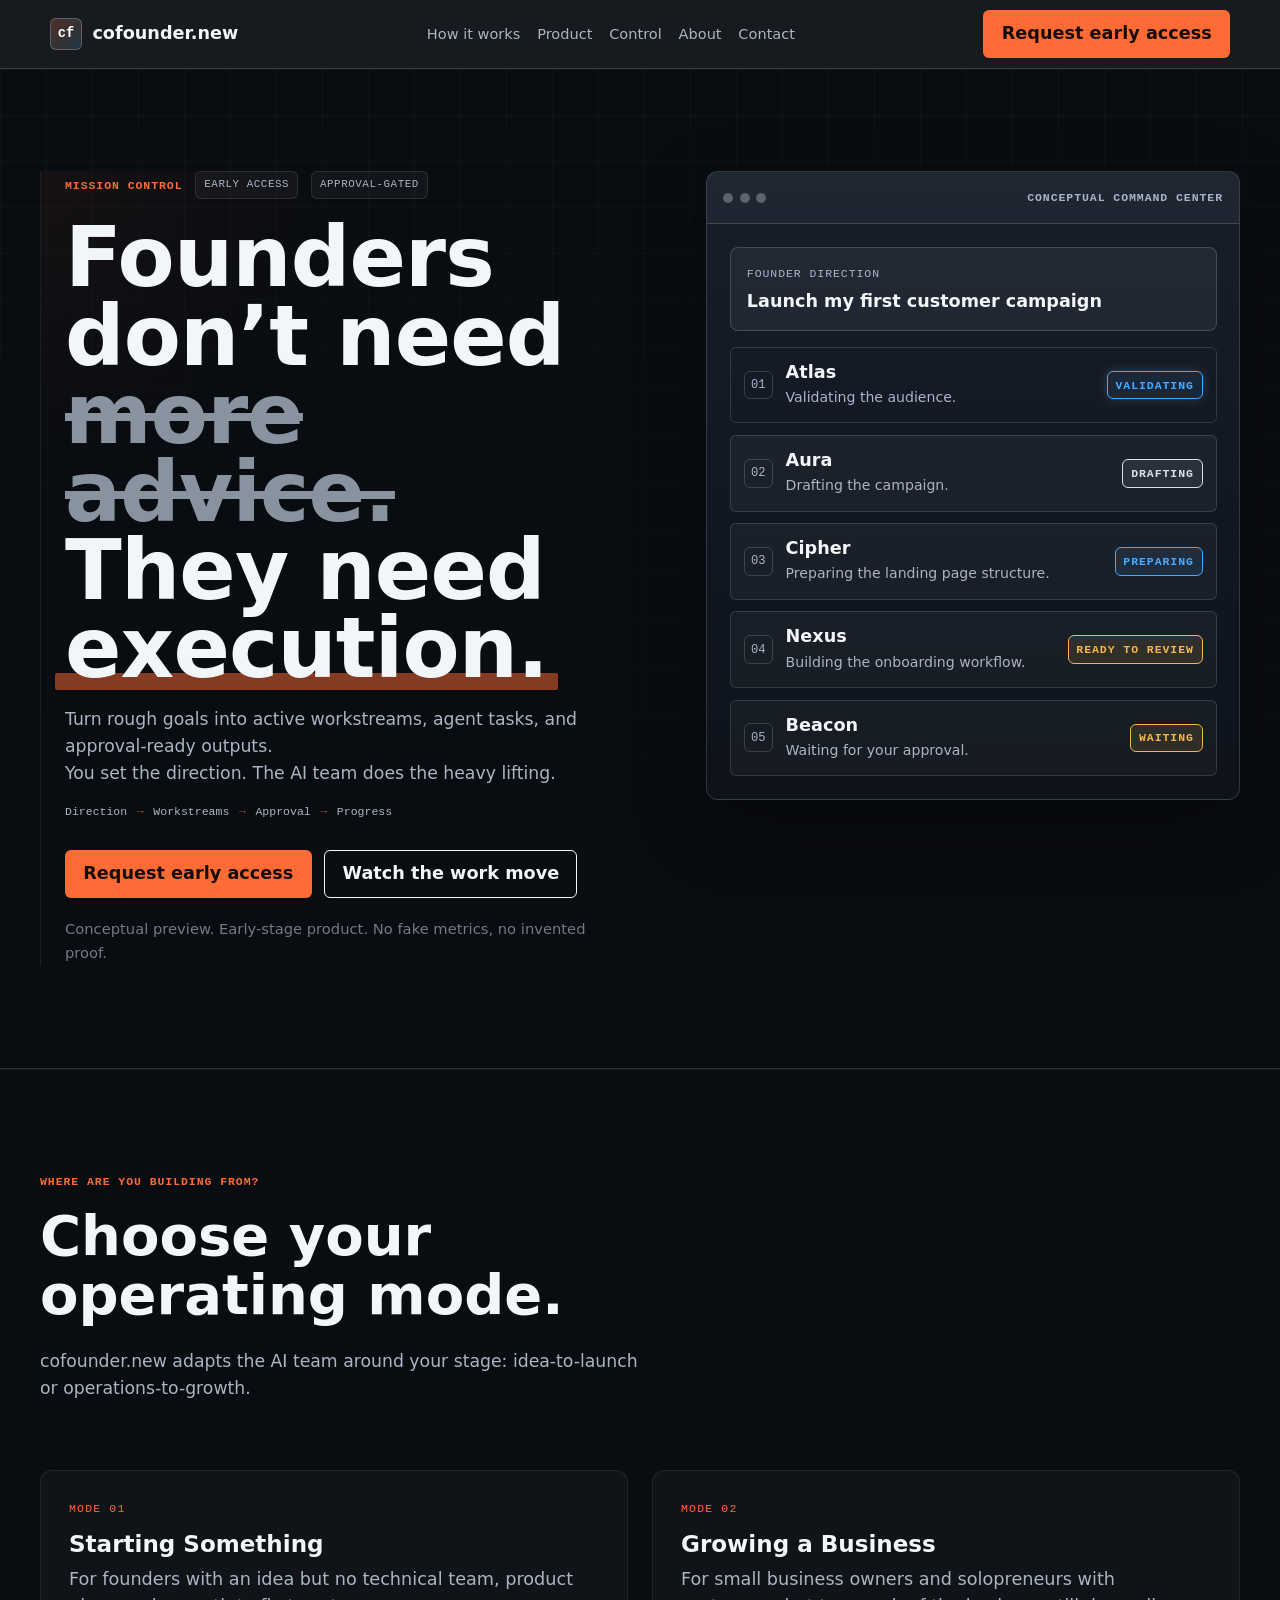
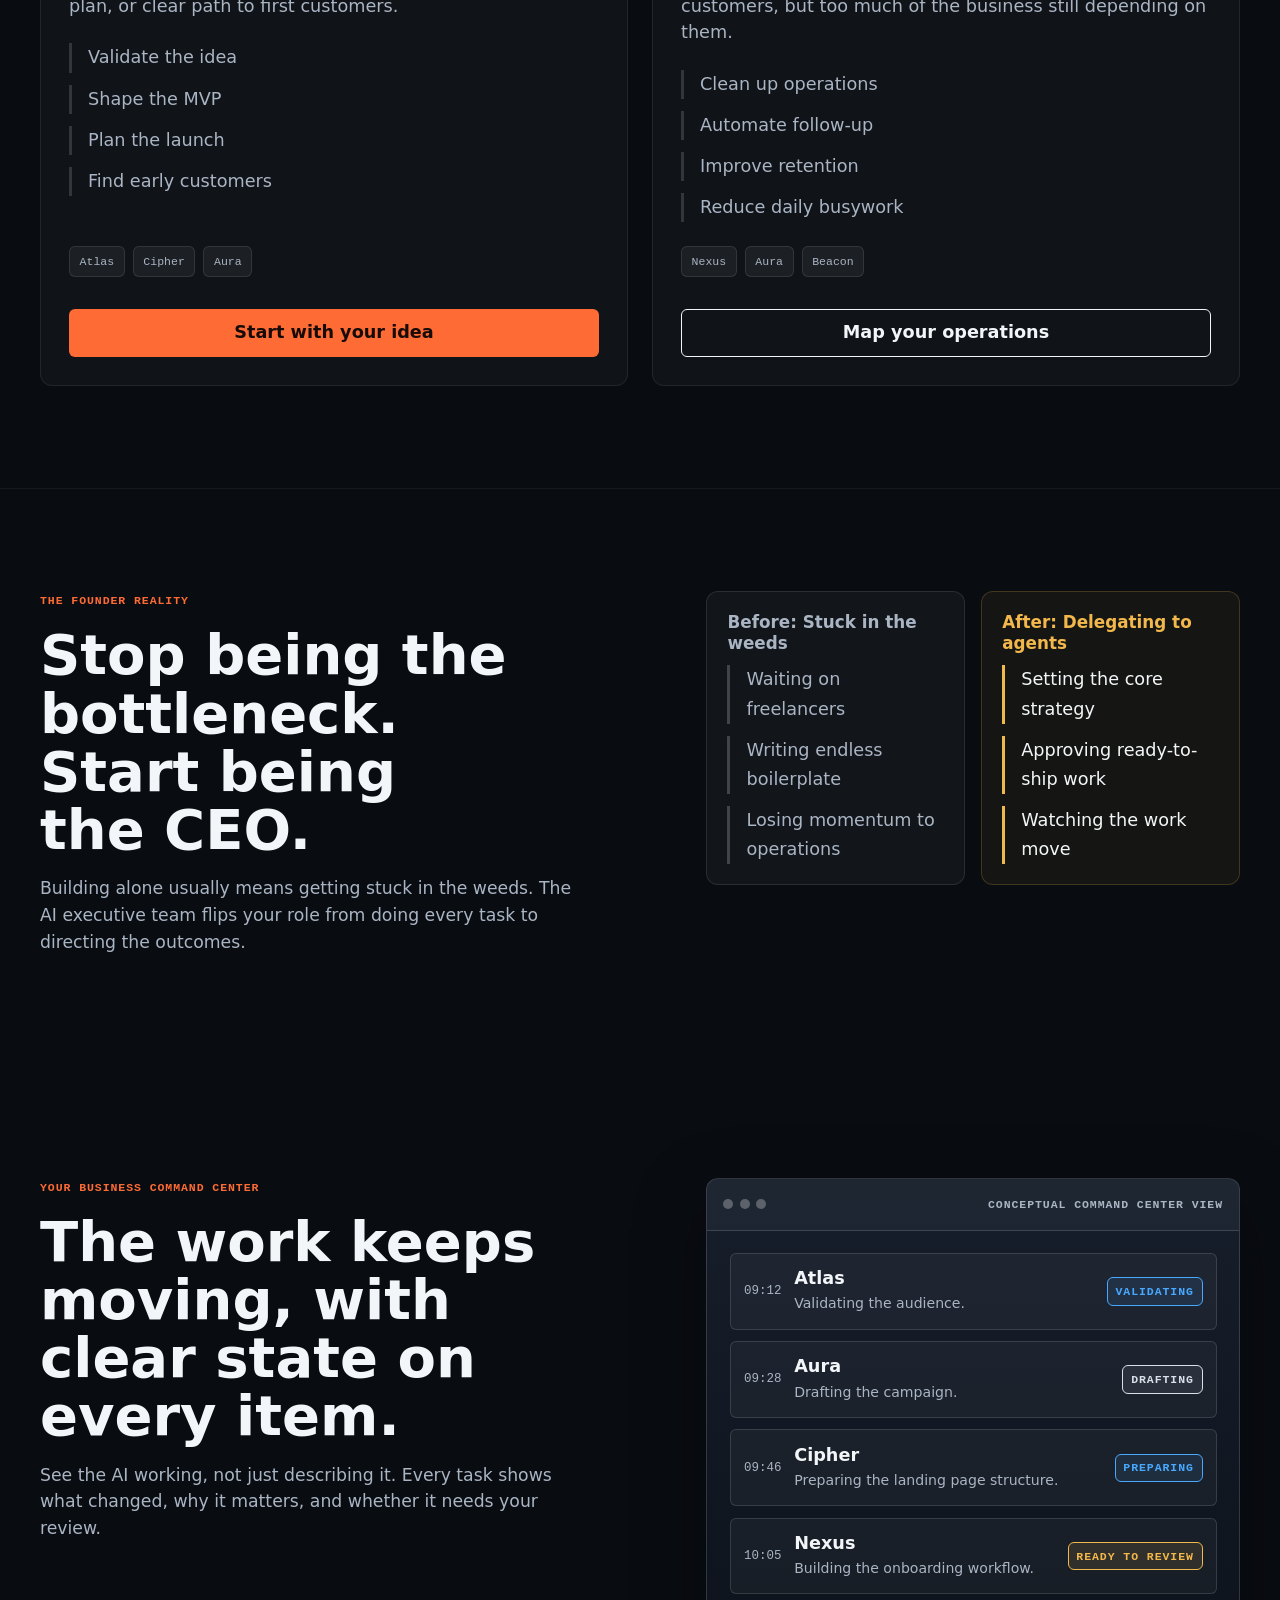
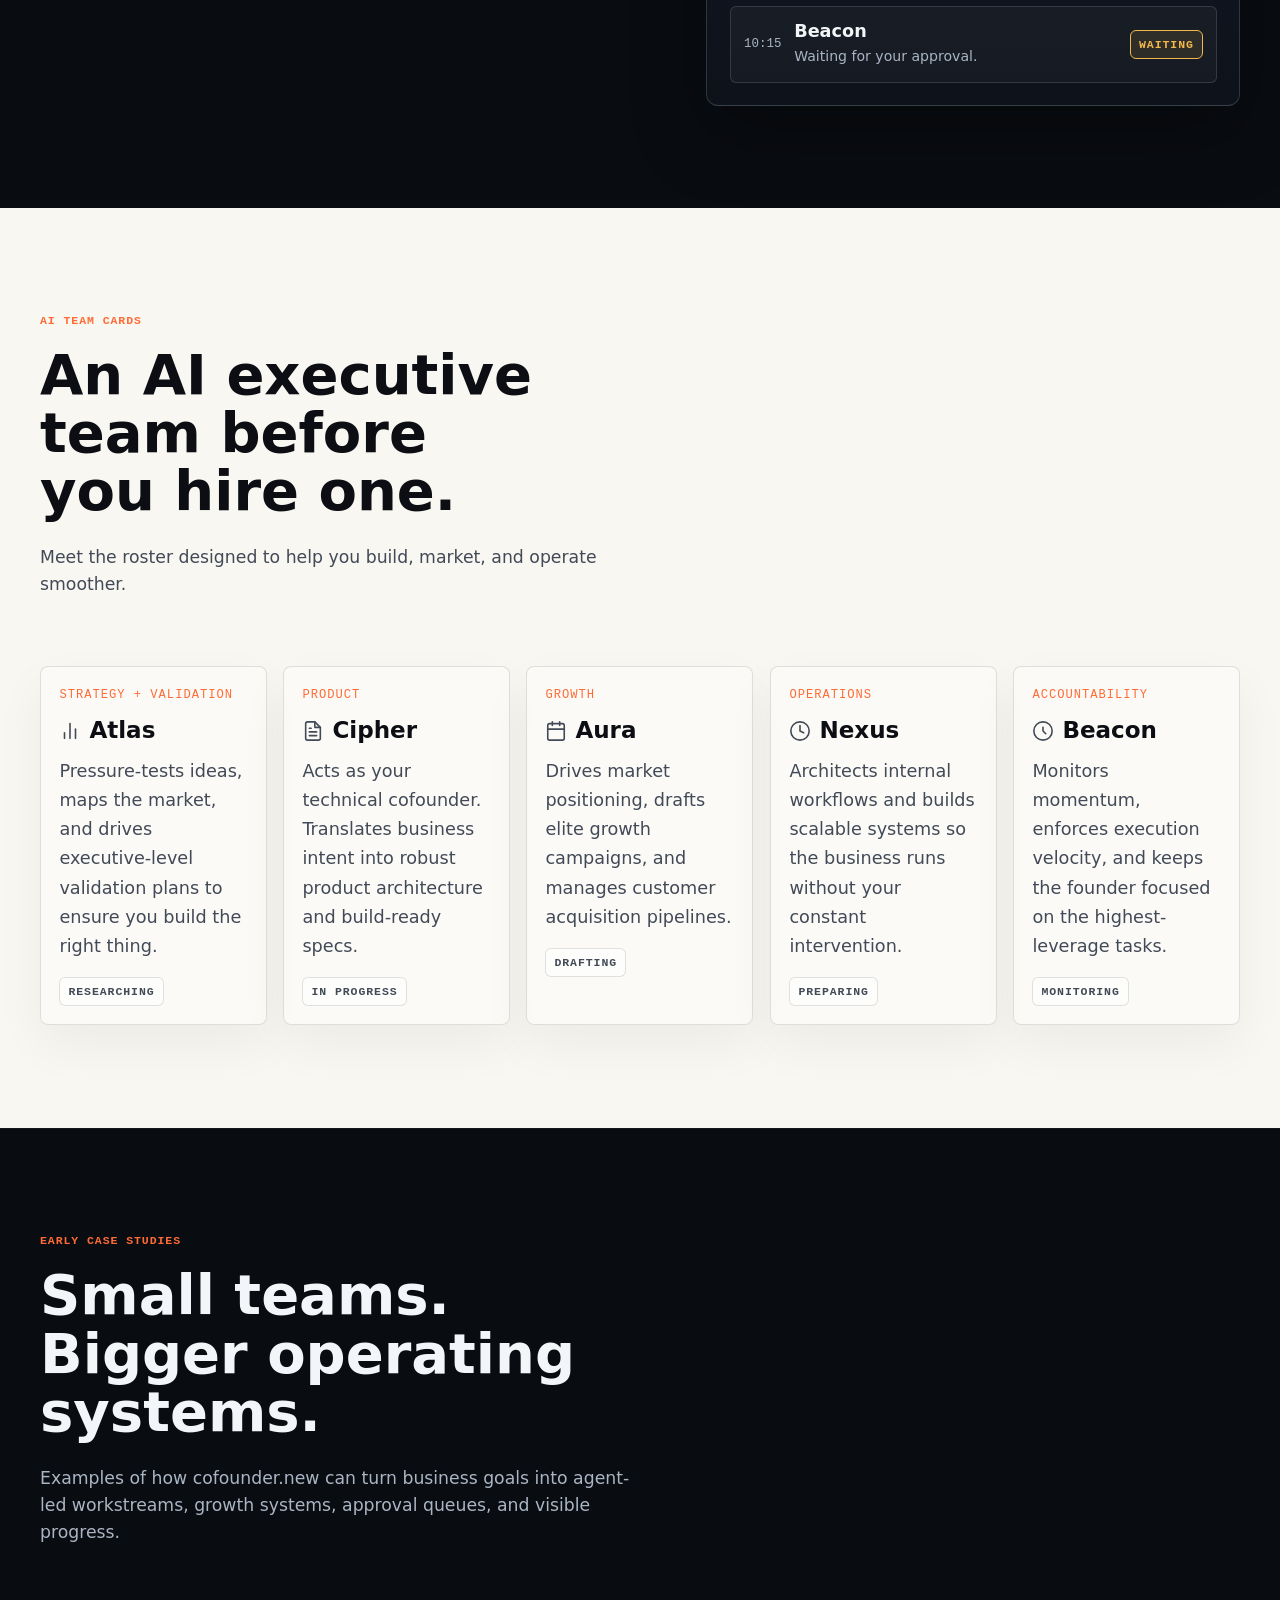
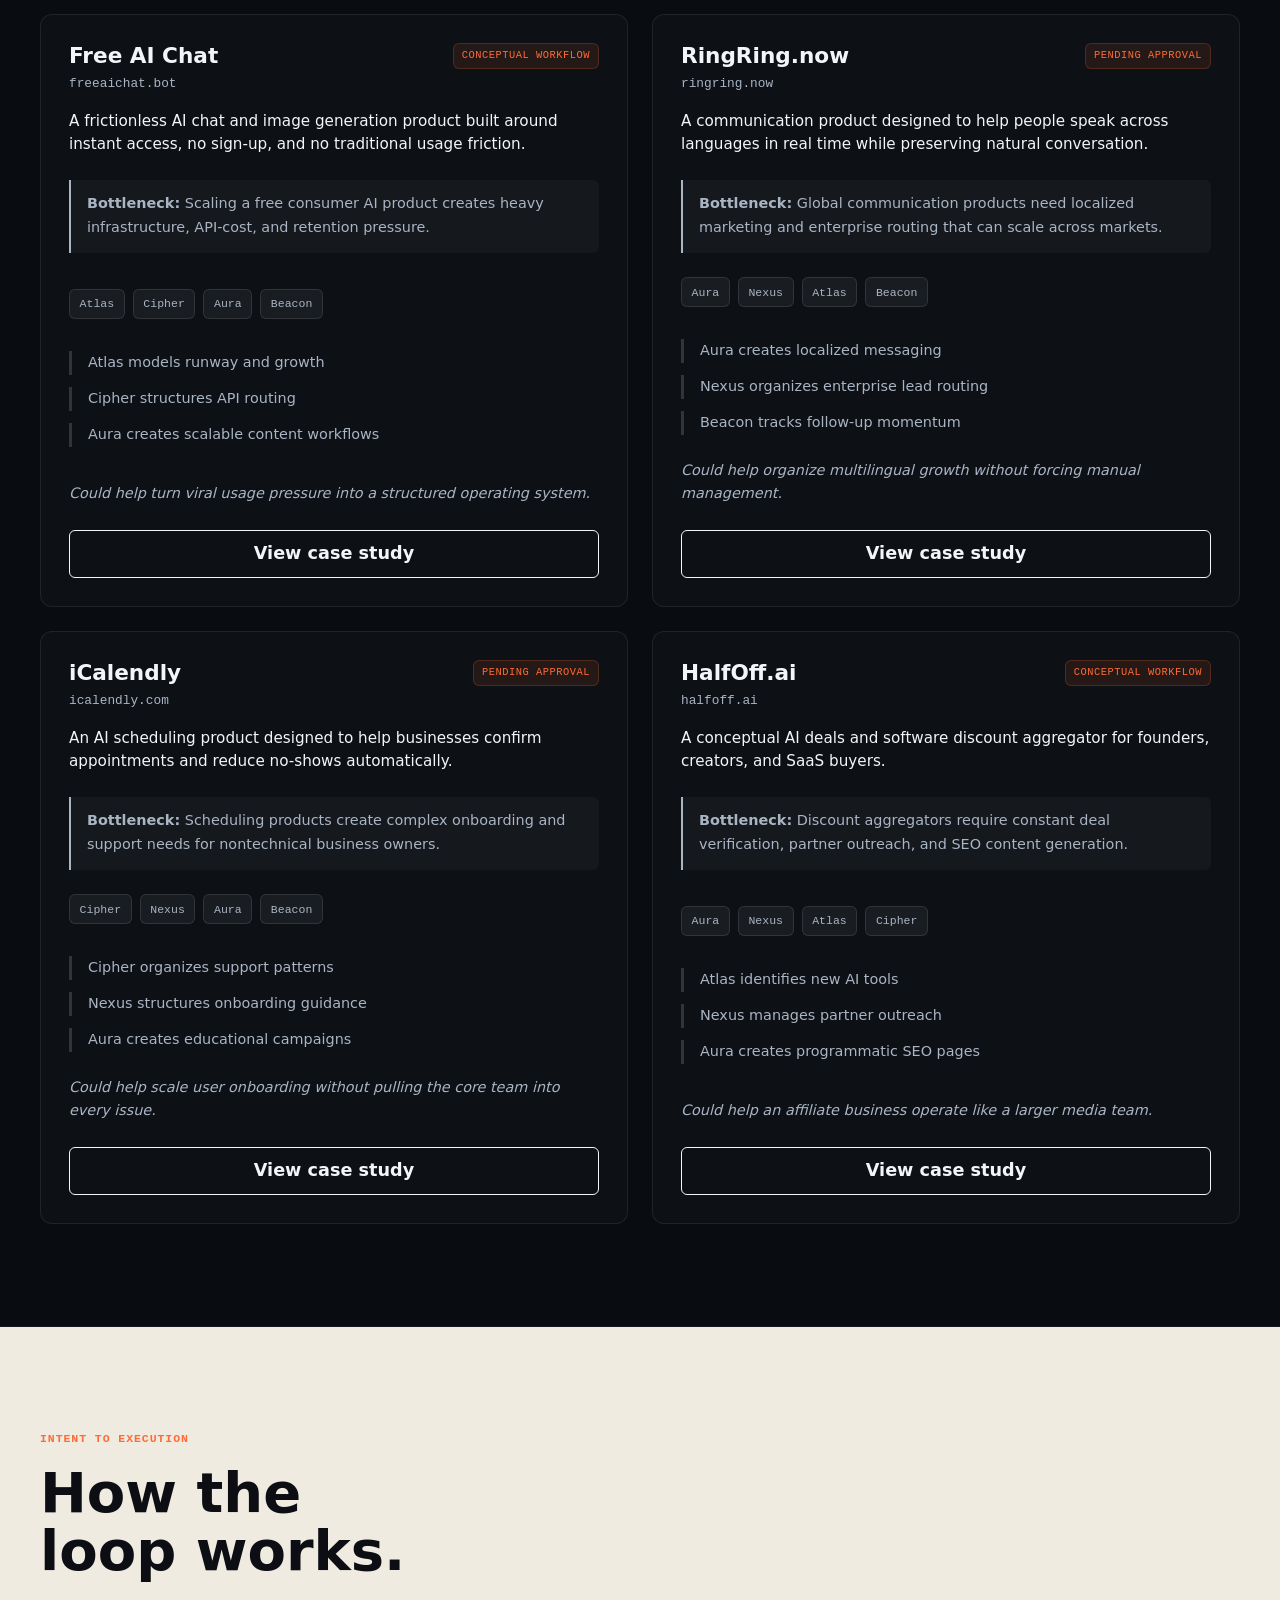
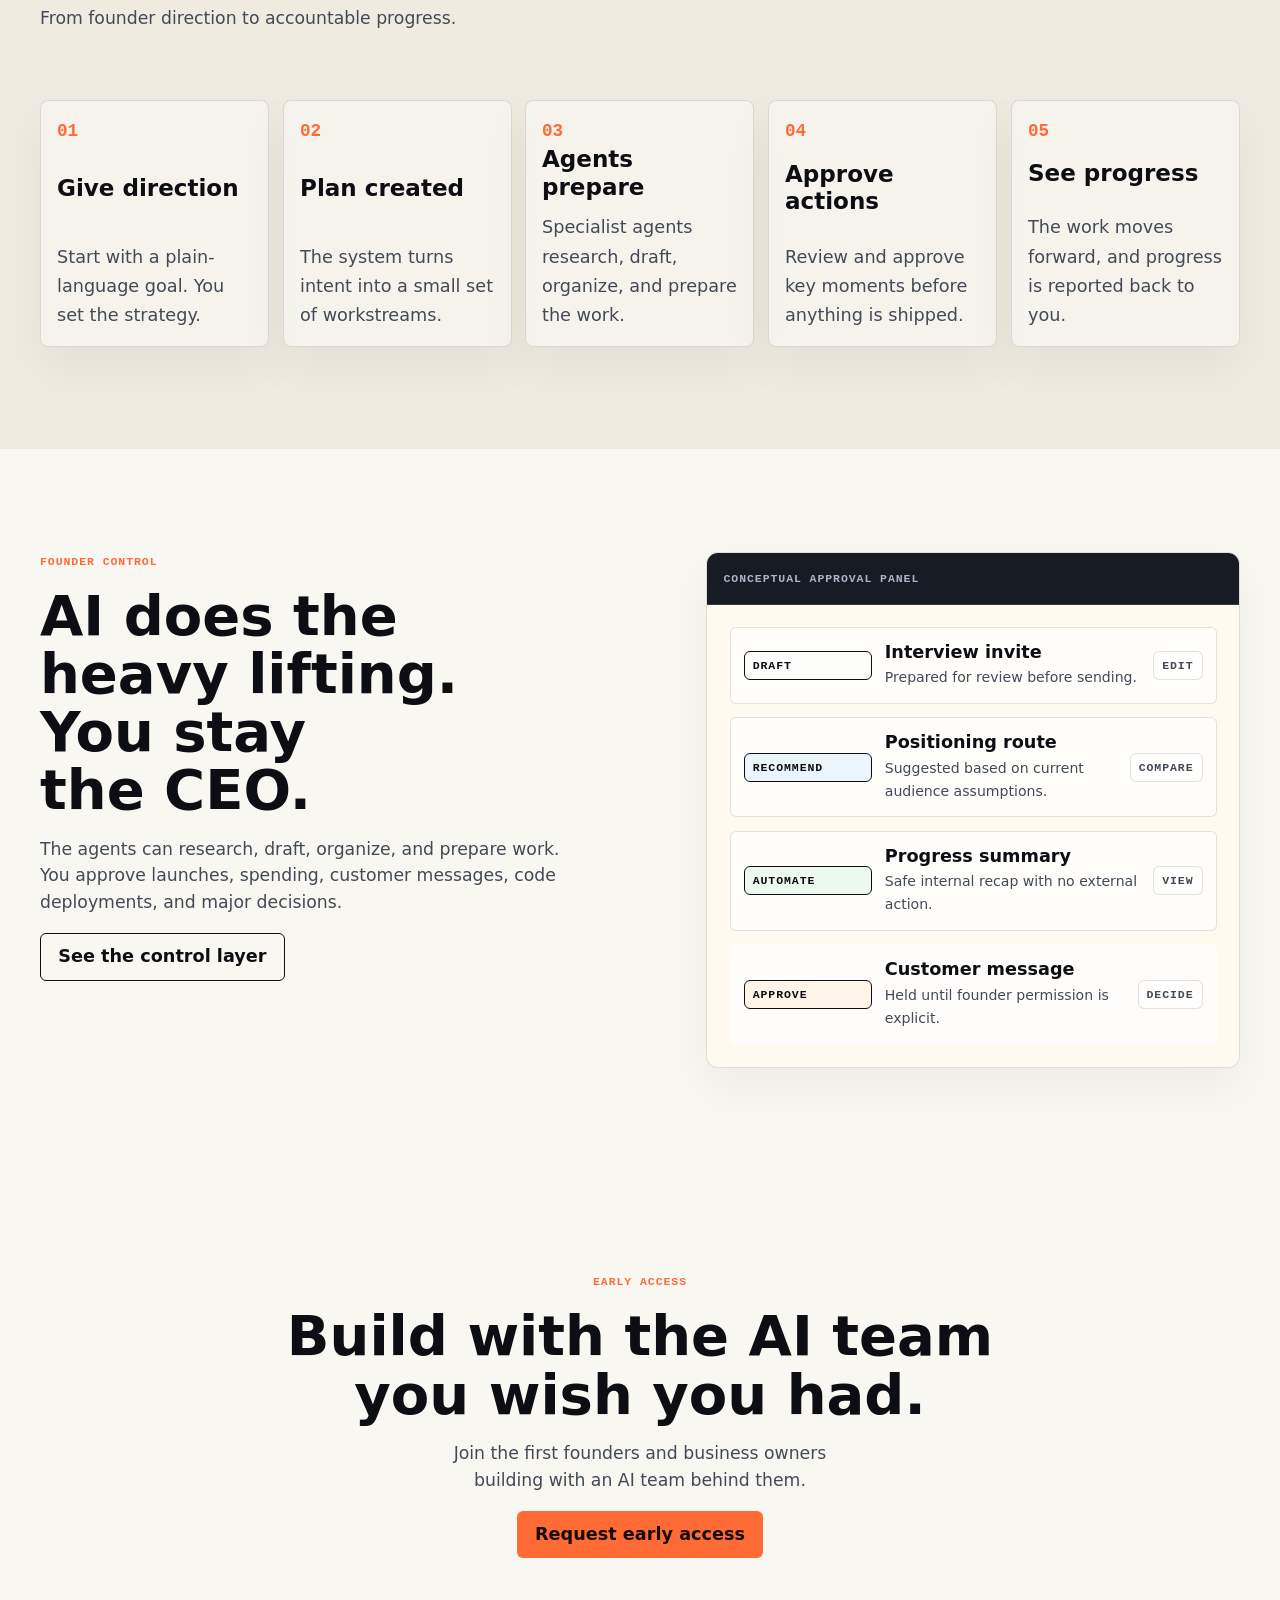
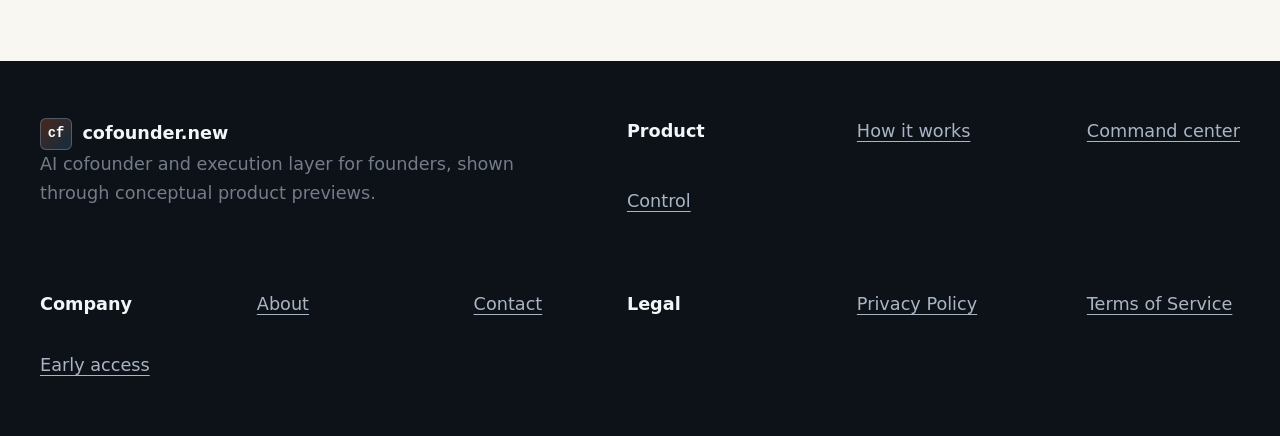
==== index.html @ 8bc7403b "Fix footer link alignment and structure" ====
<!doctype html>
<html lang="en">
<head>
  <meta charset="utf-8">
  <meta name="viewport" content="width=device-width, initial-scale=1">
  <title>cofounder.new, the AI cofounder that turns founder direction into visible work</title>
  <meta name="description" content="cofounder.new is an early-stage AI cofounder and execution layer for founders. Give direction, see visible approval-gated work, and request early access.">
  <meta property="og:title" content="cofounder.new - The AI cofounder for early-stage founders">
  <meta property="og:description" content="cofounder.new turns founder direction into visible workstreams and approval-ready outputs.">
  <meta property="og:url" content="https://cofounder.new/">
  <meta property="og:image" content="https://cofounder.new/assets/og-image.jpg">
  <meta property="og:type" content="website">
  <link rel="stylesheet" href="assets/styles.css?v=2">
  <script type="application/ld+json">
    {"@context":"https://schema.org","@type":"WebSite","name":"cofounder.new","url":"https://cofounder.new/"}
  </script>
</head>
<body>
  <header class="site-header">
    <div class="nav-wrap">
      <a class="brand" href="index.html" aria-label="cofounder.new home"><span class="brand-mark">cf</span><span>cofounder.new</span></a>
      <nav class="nav-links" data-nav-links aria-label="Main navigation">
        <a href="how-it-works.html">How it works</a>
        <a href="product.html">Product</a>
        <a href="control.html">Control</a>
        <a href="about.html">About</a>
        <a href="contact.html">Contact</a>
      </nav>
      <div class="nav-actions">
        <a class="button button-primary" href="early-access.html">Request early access</a>
        <button class="menu-toggle" type="button" data-menu-toggle aria-label="Open navigation" aria-expanded="false">
          <svg width="20" height="20" viewBox="0 0 20 20" aria-hidden="true"><path fill="currentColor" d="M3 5h14v2H3V5Zm0 4h14v2H3V9Zm0 4h14v2H3v-2Z"/></svg>
        </button>
      </div>
    </div>
  </header>

  <main>
    <section class="hero dark-section">
      <div class="container hero-grid">
        <div class="hero-copy editorial-frame reveal">
          <div class="hero-status-row">
            <span class="eyebrow" style="margin: 0;">Mission control</span>
            <span class="status-chip">Early access</span>
            <span class="status-chip">Approval-gated</span>
          </div>
          <h1 class="hero-title">
            Founders don’t need<br>
            <span class="text-strike">more advice.</span><br>
            They need <span class="highlight-orange">execution.</span>
          </h1>
          <p class="lead">
            Turn rough goals into active workstreams, agent tasks, and approval-ready outputs.<br>
            You set the direction. The AI team does the heavy lifting.
          </p>
          <div class="workflow-rail">
            <span>Direction</span> <span class="arr">→</span>
            <span>Workstreams</span> <span class="arr">→</span>
            <span>Approval</span> <span class="arr">→</span>
            <span>Progress</span>
          </div>
          <div class="cta-row">
            <a class="button button-primary" href="early-access.html">Request early access</a>
            <a class="button button-secondary" href="how-it-works.html">Watch the work move</a>
          </div>
          <p class="proof-note" style="opacity: 0.65;">Conceptual preview. Early-stage product. No fake metrics, no invented proof.</p>
        </div>
        <div class="command-panel reveal" aria-label="Example command-center view showing a founder goal broken into tasks">
          <div class="panel-topbar">
            <div class="window-dots" aria-hidden="true"><span></span><span></span><span></span></div>
            <span class="panel-label">Conceptual command center</span>
          </div>
          <div class="panel-body">
            <div class="goal-card" id="hero-direction-card">
              <span>Founder direction</span>
              <strong>Launch my first customer campaign</strong>
            </div>
            <ul class="task-list" id="hero-task-list">
              <li class="task-item"><span class="task-index">01</span><span class="task-text"><strong>Atlas</strong><span>Validating the audience.</span></span><span class="status status-progress">Validating</span></li>
              <li class="task-item"><span class="task-index">02</span><span class="task-text"><strong>Aura</strong><span>Drafting the campaign.</span></span><span class="status status-draft">Drafting</span></li>
              <li class="task-item"><span class="task-index">03</span><span class="task-text"><strong>Cipher</strong><span>Preparing the landing page structure.</span></span><span class="status status-progress">Preparing</span></li>
              <li class="task-item"><span class="task-index">04</span><span class="task-text"><strong>Nexus</strong><span>Building the onboarding workflow.</span></span><span class="status status-approval">Ready to review</span></li>
              <li class="task-item"><span class="task-index">05</span><span class="task-text"><strong>Beacon</strong><span>Waiting for your approval.</span></span><span class="status status-approval">Waiting</span></li>
            </ul>
          </div>
        </div>
      </div>
    </section>

    <section class="section dark-section" style="border-top: 1px solid rgba(255,255,255,0.05); border-bottom: 1px solid rgba(255,255,255,0.05);">
      <div class="container">
        <div class="section-heading reveal">
          <div>
            <p class="eyebrow">Where are you building from?</p>
            <h2>Choose your operating mode.</h2>
          </div>
          <p class="lead muted">cofounder.new adapts the AI team around your stage: idea-to-launch or operations-to-growth.</p>
        </div>
        <div class="mode-grid">
          <article class="mode-card reveal">
            <div class="mode-label">MODE 01</div>
            <h3>Starting Something</h3>
            <p class="mode-desc">For founders with an idea but no technical team, product plan, or clear path to first customers.</p>
            
            <ul class="compare-list">
              <li>Validate the idea</li>
              <li>Shape the MVP</li>
              <li>Plan the launch</li>
              <li>Find early customers</li>
            </ul>

            <div class="agent-chip-row">
              <span class="agent-chip">Atlas</span>
              <span class="agent-chip">Cipher</span>
              <span class="agent-chip">Aura</span>
            </div>

            <a class="button button-primary" href="early-access.html">Start with your idea</a>
          </article>
          
          <article class="mode-card after reveal">
            <div class="mode-label">MODE 02</div>
            <h3>Growing a Business</h3>
            <p class="mode-desc">For small business owners and solopreneurs with customers, but too much of the business still depending on them.</p>
            
            <ul class="compare-list">
              <li>Clean up operations</li>
              <li>Automate follow-up</li>
              <li>Improve retention</li>
              <li>Reduce daily busywork</li>
            </ul>

            <div class="agent-chip-row">
              <span class="agent-chip">Nexus</span>
              <span class="agent-chip">Aura</span>
              <span class="agent-chip">Beacon</span>
            </div>

            <a class="button button-secondary" href="early-access.html">Map your operations</a>
          </article>
        </div>
      </div>
    </section>

    <section class="section dark-section">
      <div class="container two-col">
        <div class="reveal">
          <p class="eyebrow">The founder reality</p>
          <h2>Stop being the bottleneck. Start being the CEO.</h2>
          <p class="lead muted">Building alone usually means getting stuck in the weeds. The AI executive team flips your role from doing every task to directing the outcomes.</p>
        </div>
        <div class="split-list reveal">
          <div class="dark-brief">
            <h3 style="color: var(--dark-muted); font-size: 1.05rem; margin-bottom: 0;">Before: Stuck in the weeds</h3>
            <ul class="compare-list" style="margin-top: 0;">
              <li style="border-color: rgba(255, 255, 255, 0.2); color: var(--dark-muted);">Waiting on freelancers</li>
              <li style="border-color: rgba(255, 255, 255, 0.2); color: var(--dark-muted);">Writing endless boilerplate</li>
              <li style="border-color: rgba(255, 255, 255, 0.2); color: var(--dark-muted);">Losing momentum to operations</li>
            </ul>
          </div>
          <div class="dark-brief after">
            <h3 style="color: var(--approval); font-size: 1.05rem; margin-bottom: 0;">After: Delegating to agents</h3>
            <ul class="compare-list" style="margin-top: 0;">
              <li style="border-color: var(--approval); color: var(--dark-text);">Setting the core strategy</li>
              <li style="border-color: var(--approval); color: var(--dark-text);">Approving ready-to-ship work</li>
              <li style="border-color: var(--approval); color: var(--dark-text);">Watching the work move</li>
            </ul>
          </div>
        </div>
      </div>
    </section>

    <section class="section dark-section">
      <div class="container feed-shell">
        <div class="reveal">
          <p class="eyebrow">Your business command center</p>
          <h2>The work keeps moving, with clear state on every item.</h2>
          <p class="lead">See the AI working, not just describing it. Every task shows what changed, why it matters, and whether it needs your review.</p>
        </div>
        <div class="command-panel reveal" aria-label="Example live work feed with labeled task states">
          <div class="panel-topbar">
            <div class="window-dots" aria-hidden="true"><span></span><span></span><span></span></div>
            <span class="panel-label">Conceptual command center view</span>
          </div>
          <div class="panel-body">
            <ul class="feed-list">
              <li class="feed-item"><span class="feed-time">09:12</span><span class="feed-copy"><strong>Atlas</strong><span>Validating the audience.</span></span><span class="status status-progress">Validating</span></li>
              <li class="feed-item"><span class="feed-time">09:28</span><span class="feed-copy"><strong>Aura</strong><span>Drafting the campaign.</span></span><span class="status status-draft">Drafting</span></li>
              <li class="feed-item"><span class="feed-time">09:46</span><span class="feed-copy"><strong>Cipher</strong><span>Preparing the landing page structure.</span></span><span class="status status-progress">Preparing</span></li>
              <li class="feed-item"><span class="feed-time">10:05</span><span class="feed-copy"><strong>Nexus</strong><span>Building the onboarding workflow.</span></span><span class="status status-approval">Ready to review</span></li>
              <li class="feed-item"><span class="feed-time">10:15</span><span class="feed-copy"><strong>Beacon</strong><span>Waiting for your approval.</span></span><span class="status status-approval">Waiting</span></li>
            </ul>
          </div>
        </div>
      </div>
    </section>

    <section class="section light-section">
      <div class="container">
        <div class="section-heading reveal">
          <div>
            <p class="eyebrow">AI team cards</p>
            <h2>An AI executive team before you hire one.</h2>
          </div>
          <p class="lead muted">Meet the roster designed to help you build, market, and operate smoother.</p>
        </div>
        <div class="role-grid">
          <article class="role-card reveal"><span class="meta">Strategy + Validation</span><h3 class="with-icon"><svg class="card-icon" viewBox="0 0 24 24" fill="none" stroke="currentColor" stroke-width="1.75" stroke-linecap="round" stroke-linejoin="round" aria-hidden="true"><line x1="18" y1="20" x2="18" y2="10"/><line x1="12" y1="20" x2="12" y2="4"/><line x1="6" y1="20" x2="6" y2="14"/></svg>Atlas</h3><p>Pressure-tests ideas, maps the market, and drives executive-level validation plans to ensure you build the right thing.</p><span class="chip" style="margin-top: 1rem;">Researching</span></article>
          <article class="role-card reveal"><span class="meta">Product</span><h3 class="with-icon"><svg class="card-icon" viewBox="0 0 24 24" fill="none" stroke="currentColor" stroke-width="1.75" stroke-linecap="round" stroke-linejoin="round" aria-hidden="true"><path d="M14 2H6a2 2 0 0 0-2 2v16a2 2 0 0 0 2 2h12a2 2 0 0 0 2-2V8z"/><polyline points="14 2 14 8 20 8"/><line x1="16" y1="13" x2="8" y2="13"/><line x1="16" y1="17" x2="8" y2="17"/><polyline points="10 9 9 9 8 9"/></svg>Cipher</h3><p>Acts as your technical cofounder. Translates business intent into robust product architecture and build-ready specs.</p><span class="chip" style="margin-top: 1rem;">In progress</span></article>
          <article class="role-card reveal"><span class="meta">Growth</span><h3 class="with-icon"><svg class="card-icon" viewBox="0 0 24 24" fill="none" stroke="currentColor" stroke-width="1.75" stroke-linecap="round" stroke-linejoin="round" aria-hidden="true"><rect x="3" y="4" width="18" height="18" rx="2" ry="2"/><line x1="16" y1="2" x2="16" y2="6"/><line x1="8" y1="2" x2="8" y2="6"/><line x1="3" y1="10" x2="21" y2="10"/></svg>Aura</h3><p>Drives market positioning, drafts elite growth campaigns, and manages customer acquisition pipelines.</p><span class="chip" style="margin-top: 1rem;">Drafting</span></article>
          <article class="role-card reveal"><span class="meta">Operations</span><h3 class="with-icon"><svg class="card-icon" viewBox="0 0 24 24" fill="none" stroke="currentColor" stroke-width="1.75" stroke-linecap="round" stroke-linejoin="round" aria-hidden="true"><circle cx="12" cy="12" r="10"/><polyline points="12 6 12 12 16 14"/></svg>Nexus</h3><p>Architects internal workflows and builds scalable systems so the business runs without your constant intervention.</p><span class="chip" style="margin-top: 1rem;">Preparing</span></article>
          <article class="role-card reveal"><span class="meta">Accountability</span><h3 class="with-icon"><svg class="card-icon" viewBox="0 0 24 24" fill="none" stroke="currentColor" stroke-width="1.75" stroke-linecap="round" stroke-linejoin="round" aria-hidden="true"><circle cx="12" cy="12" r="10"/><path d="M12 8v4l3 3"/></svg>Beacon</h3><p>Monitors momentum, enforces execution velocity, and keeps the founder focused on the highest-leverage tasks.</p><span class="chip" style="margin-top: 1rem;">Monitoring</span></article>
        </div>
      </div>
    </section>

    <section class="section dark-section" style="border-top: 1px solid rgba(255,255,255,0.05); border-bottom: 1px solid rgba(255,255,255,0.05);">
      <div class="container">
        <div class="section-heading reveal">
          <div>
            <p class="eyebrow">EARLY CASE STUDIES</p>
            <h2>Small teams. Bigger operating systems.</h2>
          </div>
          <p class="lead muted">Examples of how cofounder.new can turn business goals into agent-led workstreams, growth systems, approval queues, and visible progress.</p>
        </div>
        
        <div class="case-grid">
          <article class="case-card reveal" style="--delay: 0ms;">
            <div class="case-header">
              <h3>Free AI Chat</h3>
              <span class="status-badge">CONCEPTUAL WORKFLOW</span>
            </div>
            <a href="https://freeaichat.bot" class="case-url" target="_blank" rel="noopener">freeaichat.bot</a>
            <p class="case-desc">A frictionless AI chat and image generation product built around instant access, no sign-up, and no traditional usage friction.</p>
            <div class="challenge-box">
              <strong>Bottleneck:</strong> Scaling a free consumer AI product creates heavy infrastructure, API-cost, and retention pressure.
            </div>
            <div class="agent-chip-row">
              <span class="agent-chip">Atlas</span>
              <span class="agent-chip">Cipher</span>
              <span class="agent-chip">Aura</span>
              <span class="agent-chip">Beacon</span>
            </div>
            <ul class="compare-list">
              <li>Atlas models runway and growth</li>
              <li>Cipher structures API routing</li>
              <li>Aura creates scalable content workflows</li>
            </ul>
            <p class="safe-outcome">Could help turn viral usage pressure into a structured operating system.</p>
            <a class="button button-secondary" href="case-studies/freeaichat-bot.html">View case study</a>
          </article>
          
          <article class="case-card reveal" style="--delay: 100ms;">
            <div class="case-header">
              <h3>RingRing.now</h3>
              <span class="status-badge">PENDING APPROVAL</span>
            </div>
            <a href="https://ringring.now" class="case-url" target="_blank" rel="noopener">ringring.now</a>
            <p class="case-desc">A communication product designed to help people speak across languages in real time while preserving natural conversation.</p>
            <div class="challenge-box">
              <strong>Bottleneck:</strong> Global communication products need localized marketing and enterprise routing that can scale across markets.
            </div>
            <div class="agent-chip-row">
              <span class="agent-chip">Aura</span>
              <span class="agent-chip">Nexus</span>
              <span class="agent-chip">Atlas</span>
              <span class="agent-chip">Beacon</span>
            </div>
            <ul class="compare-list">
              <li>Aura creates localized messaging</li>
              <li>Nexus organizes enterprise lead routing</li>
              <li>Beacon tracks follow-up momentum</li>
            </ul>
            <p class="safe-outcome">Could help organize multilingual growth without forcing manual management.</p>
            <a class="button button-secondary" href="case-studies/ringring-now.html">View case study</a>
          </article>

          <article class="case-card reveal" style="--delay: 200ms;">
            <div class="case-header">
              <h3>iCalendly</h3>
              <span class="status-badge">PENDING APPROVAL</span>
            </div>
            <a href="https://icalendly.com" class="case-url" target="_blank" rel="noopener">icalendly.com</a>
            <p class="case-desc">An AI scheduling product designed to help businesses confirm appointments and reduce no-shows automatically.</p>
            <div class="challenge-box">
              <strong>Bottleneck:</strong> Scheduling products create complex onboarding and support needs for nontechnical business owners.
            </div>
            <div class="agent-chip-row">
              <span class="agent-chip">Cipher</span>
              <span class="agent-chip">Nexus</span>
              <span class="agent-chip">Aura</span>
              <span class="agent-chip">Beacon</span>
            </div>
            <ul class="compare-list">
              <li>Cipher organizes support patterns</li>
              <li>Nexus structures onboarding guidance</li>
              <li>Aura creates educational campaigns</li>
            </ul>
            <p class="safe-outcome">Could help scale user onboarding without pulling the core team into every issue.</p>
            <a class="button button-secondary" href="case-studies/icalendly.html">View case study</a>
          </article>

          <article class="case-card reveal" style="--delay: 300ms;">
            <div class="case-header">
              <h3>HalfOff.ai</h3>
              <span class="status-badge">CONCEPTUAL WORKFLOW</span>
            </div>
            <a href="https://halfoff.ai" class="case-url" target="_blank" rel="noopener">halfoff.ai</a>
            <p class="case-desc">A conceptual AI deals and software discount aggregator for founders, creators, and SaaS buyers.</p>
            <div class="challenge-box">
              <strong>Bottleneck:</strong> Discount aggregators require constant deal verification, partner outreach, and SEO content generation.
            </div>
            <div class="agent-chip-row">
              <span class="agent-chip">Aura</span>
              <span class="agent-chip">Nexus</span>
              <span class="agent-chip">Atlas</span>
              <span class="agent-chip">Cipher</span>
            </div>
            <ul class="compare-list">
              <li>Atlas identifies new AI tools</li>
              <li>Nexus manages partner outreach</li>
              <li>Aura creates programmatic SEO pages</li>
            </ul>
            <p class="safe-outcome">Could help an affiliate business operate like a larger media team.</p>
            <a class="button button-secondary" href="case-studies/halfoff-ai.html">View case study</a>
          </article>
        </div>
      </div>
    </section>

    <section class="section paper-section">
      <div class="container">
        <div class="section-heading reveal">
          <div>
            <p class="eyebrow">Intent to execution</p>
            <h2>How the loop works.</h2>
          </div>
          <p class="lead muted">From founder direction to accountable progress.</p>
        </div>
        <div class="flow-grid">
          <article class="flow-step reveal" style="--delay: 0ms;"><span class="step-number">01</span><h3>Give direction</h3><p>Start with a plain-language goal. You set the strategy.</p></article>
          <article class="flow-step reveal" style="--delay: 100ms;"><span class="step-number">02</span><h3>Plan created</h3><p>The system turns intent into a small set of workstreams.</p></article>
          <article class="flow-step reveal" style="--delay: 200ms;"><span class="step-number">03</span><h3>Agents prepare</h3><p>Specialist agents research, draft, organize, and prepare the work.</p></article>
          <article class="flow-step reveal" style="--delay: 300ms;"><span class="step-number">04</span><h3>Approve actions</h3><p>Review and approve key moments before anything is shipped.</p></article>
          <article class="flow-step reveal" style="--delay: 400ms;"><span class="step-number">05</span><h3>See progress</h3><p>The work moves forward, and progress is reported back to you.</p></article>
        </div>
      </div>
    </section>

    <section class="section light-section">
      <div class="container two-col">
        <div class="reveal">
          <p class="eyebrow">Founder control</p>
          <h2>AI does the heavy lifting. You stay the CEO.</h2>
          <p class="lead muted">The agents can research, draft, organize, and prepare work. You approve launches, spending, customer messages, code deployments, and major decisions.</p>
          <div class="cta-row"><a class="button button-secondary" href="control.html">See the control layer</a></div>
        </div>
        <div class="control-panel reveal" aria-label="Example approval panel with draft, recommend, automate, and approve states">
          <div class="panel-topbar"><span class="panel-label">Conceptual approval panel</span></div>
          <div class="panel-body">
            <div class="control-row"><span class="status status-draft">Draft</span><span class="control-copy"><strong>Interview invite</strong><span>Prepared for review before sending.</span></span><span class="chip">Edit</span></div>
            <div class="control-row"><span class="status status-progress">Recommend</span><span class="control-copy"><strong>Positioning route</strong><span>Suggested based on current audience assumptions.</span></span><span class="chip">Compare</span></div>
            <div class="control-row"><span class="status status-shipped">Automate</span><span class="control-copy"><strong>Progress summary</strong><span>Safe internal recap with no external action.</span></span><span class="chip">View</span></div>
            <div class="control-row attention-row"><span class="status status-approval">Approve</span><span class="control-copy"><strong>Customer message</strong><span>Held until founder permission is explicit.</span></span><span class="chip">Decide</span></div>
          </div>
        </div>
      </div>
    </section>

    <section class="section light-section final-cta">
      <div class="container reveal">
        <p class="eyebrow">Early access</p>
        <h2>Build with the AI team you wish you had.</h2>
        <p class="lead muted">Join the first founders and business owners building with an AI team behind them.</p>
        <div class="cta-row" style="justify-content:center"><a class="button button-primary" href="early-access.html">Request early access</a></div>
      </div>
    </section>
  </main>

  <footer class="site-footer">
    <div class="container footer-grid">
      <div><a class="brand" href="index.html"><span class="brand-mark">cf</span><span>cofounder.new</span></a><p style="opacity: 0.65;">AI cofounder and execution layer for founders, shown through conceptual product previews.</p></div>
      <div class="footer-links"><strong>Product</strong><a href="how-it-works.html">How it works</a><a href="product.html">Command center</a><a href="control.html">Control</a></div>
      <div class="footer-links"><strong>Company</strong><a href="about.html">About</a><a href="contact.html">Contact</a><a href="early-access.html">Early access</a></div>
      <div class="footer-links"><strong>Legal</strong><a href="privacy-policy.html">Privacy Policy</a><a href="terms-of-service.html">Terms of Service</a></div>
    </div>
  </footer>
  <script src="assets/site.js"></script>
</body>
</html>
---- assets/styles.css ----
:root {
  --ink: #0c0e14;
  --ink-soft: #424a57;
  --paper: #f9f7f1;
  --paper-2: #efebe1;
  --line: rgba(16, 19, 26, 0.12);
  --dark: #090c11;
  --dark-2: #111722;
  --dark-3: #171f2c;
  --dark-line: rgba(226, 232, 240, 0.16);
  --dark-text: #f3f6f8;
  --dark-muted: #aab5c4;
  --primary: #ff6b35;
  --primary-hover: #e95b27;
  --accent: #35c2ff;
  --approval: #f2b84b;
  --shipped: #55d082;
  --progress: #49a9ff;
  --focus: #79d7ff;
  --radius-sm: 6px;
  --radius-md: 8px;
  --radius-lg: 12px;
  --shadow-sm: 0 20px 50px rgba(16, 19, 26, 0.05);
  --shadow-md: 0 24px 70px rgba(0, 0, 0, 0.34);
  --shadow-hover: 0 28px 60px rgba(16, 19, 26, 0.08);
  --space-xs: 0.5rem;
  --space-sm: 0.8rem;
  --space-md: 1.25rem;
  --space-lg: clamp(5.5rem, 8vw, 9rem);
  --space-xl: clamp(6.5rem, 10vw, 11rem);
  --font-sans: "Inter", "Segoe UI", system-ui, -apple-system, BlinkMacSystemFont, sans-serif;
  --font-mono: "SFMono-Regular", Consolas, "Liberation Mono", monospace;
}

* {
  box-sizing: border-box;
}

html {
  scroll-behavior: smooth;
}

body {
  margin: 0;
  background: var(--paper);
  color: var(--ink);
  font-family: var(--font-sans);
  font-size: clamp(1rem, 0.96rem + 0.18vw, 1.125rem);
  line-height: 1.65;
  letter-spacing: 0;
}

body.nav-open {
  overflow: hidden;
}

img,
svg {
  max-width: 100%;
  display: block;
}

a {
  color: inherit;
  text-underline-offset: 0.2em;
}

a:focus-visible,
button:focus-visible,
input:focus-visible,
textarea:focus-visible,
select:focus-visible {
  outline: 3px solid var(--focus);
  outline-offset: 3px;
}

button,
input,
textarea,
select {
  font: inherit;
}

.site-header {
  position: sticky;
  top: 0;
  z-index: 50;
  background: rgba(9, 12, 17, 0.94);
  border-bottom: 1px solid var(--dark-line);
  color: var(--dark-text);
  backdrop-filter: blur(16px);
}

.nav-wrap {
  width: min(1180px, calc(100% - 2rem));
  min-height: 4.25rem;
  margin: 0 auto;
  display: flex;
  align-items: center;
  justify-content: space-between;
  gap: 1rem;
}

.brand {
  display: inline-flex;
  align-items: center;
  gap: 0.65rem;
  text-decoration: none;
  font-weight: 760;
  letter-spacing: 0;
  white-space: nowrap;
}

.brand-mark {
  width: 2rem;
  height: 2rem;
  display: grid;
  place-items: center;
  border: 1px solid rgba(255, 255, 255, 0.22);
  border-radius: var(--radius-sm);
  background: linear-gradient(135deg, rgba(255, 107, 53, 0.25), rgba(53, 194, 255, 0.16));
  color: #fff;
  font-family: var(--font-mono);
  font-size: 0.86rem;
}

.nav-links {
  display: flex;
  align-items: center;
  gap: 1.05rem;
  font-size: 0.91rem;
  color: var(--dark-muted);
}

.nav-links a {
  text-decoration: none;
}

.nav-links a:hover,
.nav-links a[aria-current="page"] {
  color: var(--dark-text);
}

.nav-actions {
  display: flex;
  align-items: center;
  gap: 0.75rem;
}

.menu-toggle {
  display: none;
  width: 2.5rem;
  height: 2.5rem;
  border: 1px solid var(--dark-line);
  border-radius: var(--radius-sm);
  background: transparent;
  color: var(--dark-text);
  cursor: pointer;
}

.menu-toggle svg {
  margin: auto;
}

.button {
  display: inline-flex;
  align-items: center;
  justify-content: center;
  min-height: 2.85rem;
  padding: 0.82rem 1.08rem;
  border: 1px solid transparent;
  border-radius: var(--radius-sm);
  font-weight: 760;
  line-height: 1.1;
  text-decoration: none;
  cursor: pointer;
  transition: transform 160ms ease, background 160ms ease, border-color 160ms ease;
}

.button:hover {
  transform: translateY(-1px);
}

.button-primary {
  background: var(--primary);
  color: #160b07;
}

.button-primary:hover {
  background: var(--primary-hover);
}

.button-secondary {
  border-color: currentColor;
  color: inherit;
  background: transparent;
}

.button-ghost {
  color: inherit;
  background: rgba(255, 255, 255, 0.06);
  border-color: rgba(255, 255, 255, 0.14);
}

.section {
  padding: var(--space-lg) 0;
}

.section-tight {
  padding: clamp(3rem, 5vw, 5rem) 0;
}

.dark-section {
  background: var(--dark);
  color: var(--dark-text);
}

.light-section {
  background: var(--paper);
  color: var(--ink);
}

.paper-section {
  background: var(--paper-2);
}

.container {
  width: min(1200px, calc(100% - 2rem));
  margin: 0 auto;
}

.narrow {
  width: min(780px, calc(100% - 2rem));
  margin: 0 auto;
}

.hero {
  position: relative;
  min-height: calc(100vh - 4.25rem);
  display: grid;
  align-items: center;
  overflow: hidden;
  border-bottom: 1px solid var(--dark-line);
}

.hero::before {
  content: "";
  position: absolute;
  inset: 0;
  background:
    linear-gradient(rgba(255, 255, 255, 0.045) 1px, transparent 1px),
    linear-gradient(90deg, rgba(255, 255, 255, 0.04) 1px, transparent 1px);
  background-size: 46px 46px;
  mask-image: linear-gradient(to bottom, rgba(0, 0, 0, 0.7), transparent 82%);
  pointer-events: none;
}

.hero-grid {
  position: relative;
  display: grid;
  grid-template-columns: minmax(0, 1.05fr) minmax(0, 0.95fr);
  column-gap: clamp(48px, 6vw, 96px);
  row-gap: clamp(2rem, 5vw, 5rem);
  align-items: start;
  padding: clamp(4rem, 8vw, 7rem) 0;
}

.editorial-frame {
  position: relative;
  padding-left: 1.5rem;
  border-left: 1px solid rgba(255, 255, 255, 0.08);
}

.editorial-frame::before {
  content: "";
  position: absolute;
  top: 0; left: 0;
  width: 300px;
  height: 300px;
  background: radial-gradient(circle at top left, rgba(255, 107, 53, 0.05), transparent 70%);
  pointer-events: none;
  z-index: -1;
}

.hero-status-row {
  display: flex;
  align-items: center;
  flex-wrap: wrap;
  gap: 0.8rem;
  margin-bottom: 1.25rem;
}

.status-chip {
  font-family: var(--font-mono);
  font-size: 0.68rem;
  text-transform: uppercase;
  letter-spacing: 0.05em;
  padding: 0.25rem 0.5rem;
  border-radius: var(--radius-sm);
  background: rgba(255, 255, 255, 0.04);
  color: var(--dark-muted);
  border: 1px solid rgba(255, 255, 255, 0.1);
}

.eyebrow,
.panel-label,
.chip,
.status,
.timeline-label {
  font-family: var(--font-mono);
  text-transform: uppercase;
  letter-spacing: 0.08em;
  font-size: 0.72rem;
  font-weight: 760;
}

.eyebrow {
  color: var(--primary);
  margin: 0 0 1rem;
}

h1,
h2,
h3,
p {
  margin-top: 0;
}

h1,
.hero-title {
  font-size: clamp(2.5rem, 7vw, 5.2rem);
  line-height: 0.94;
  letter-spacing: -0.01em;
  max-width: 18ch;
  text-wrap: balance;
  margin-bottom: 1.1rem;
}

.text-strike {
  text-decoration: line-through;
  color: var(--dark-muted);
  opacity: 0.8;
}

.highlight-orange {
  position: relative;
  color: var(--dark-text);
  white-space: nowrap;
}

.highlight-orange::after {
  content: "";
  position: absolute;
  left: -2%;
  bottom: 8%;
  width: 104%;
  height: 0.2em;
  background: var(--primary);
  opacity: 0.5;
  z-index: -1;
  border-radius: 2px;
}

.page-hero h1 {
  max-width: 13ch;
}

.contact-hero h1 {
  max-width: none;
  font-size: clamp(2.55rem, 6vw, 4rem);
}

h2,
.section-title {
  font-size: clamp(1.9rem, 4.5vw, 3.5rem);
  line-height: 1.04;
  letter-spacing: 0;
  max-width: 13ch;
  text-wrap: balance;
  margin-bottom: 1rem;
}

h3 {
  font-size: clamp(1.2rem, 1.8vw, 1.6rem);
  line-height: 1.2;
  letter-spacing: 0;
}

.lead {
  font-size: clamp(1.08rem, 1.2vw, 1.25rem);
  line-height: 1.55;
  max-width: 48rem;
  color: inherit;
}

.dark-section .lead,
.dark-section .muted {
  color: var(--dark-muted);
}

.muted {
  color: var(--ink-soft);
}

.hero-copy .lead {
  max-width: 50ch;
  margin-bottom: 1rem;
}

.workflow-rail {
  display: flex;
  align-items: center;
  flex-wrap: wrap;
  gap: 0.6rem;
  font-family: var(--font-mono);
  font-size: 0.72rem;
  color: var(--dark-muted);
  margin-bottom: 1.8rem;
}

.workflow-rail .arr {
  color: var(--primary);
  opacity: 0.7;
}

.cta-row {
  display: flex;
  flex-wrap: wrap;
  gap: 0.8rem;
  align-items: center;
}

.proof-note {
  margin: 1.2rem 0 0;
  color: var(--dark-muted);
  font-size: 0.92rem;
}

.command-panel {
  background: linear-gradient(180deg, rgba(23, 31, 44, 0.98), rgba(13, 18, 27, 0.98));
  border: 1px solid var(--dark-line);
  border-radius: var(--radius-lg);
  box-shadow: var(--shadow-md);
  overflow: hidden;
}

.panel-topbar {
  min-height: 3.25rem;
  display: flex;
  justify-content: space-between;
  align-items: center;
  gap: 1rem;
  padding: 0.9rem 1rem;
  border-bottom: 1px solid var(--dark-line);
  background: rgba(255, 255, 255, 0.035);
}

.window-dots {
  display: flex;
  gap: 0.4rem;
}

.window-dots span {
  width: 0.62rem;
  height: 0.62rem;
  border-radius: 999px;
  background: rgba(255, 255, 255, 0.28);
}

.panel-label {
  color: var(--dark-muted);
}

.panel-body {
  padding: clamp(1rem, 2.4vw, 1.4rem);
}

.goal-card {
  padding: 1rem;
  border: 1px solid rgba(255, 255, 255, 0.16);
  border-radius: var(--radius-md);
  background: rgba(255, 255, 255, 0.055);
  margin-bottom: 1rem;
}

.goal-card span {
  display: block;
  color: var(--dark-muted);
  font-family: var(--font-mono);
  font-size: 0.72rem;
  text-transform: uppercase;
  letter-spacing: 0.08em;
  margin-bottom: 0.45rem;
}

.goal-card strong {
  display: block;
  font-size: 1.1rem;
  line-height: 1.35;
}

.task-list,
.feed-list,
.control-list {
  display: grid;
  gap: 0.72rem;
  margin: 0;
  padding: 0;
  list-style: none;
}

.task-item,
.feed-item,
.control-row {
  display: grid;
  grid-template-columns: auto 1fr auto;
  gap: 0.8rem;
  align-items: center;
  padding: 0.82rem;
  border: 1px solid rgba(255, 255, 255, 0.13);
  border-radius: var(--radius-sm);
  background: rgba(255, 255, 255, 0.04);
}

.task-index {
  width: 1.8rem;
  height: 1.8rem;
  display: grid;
  place-items: center;
  border: 1px solid rgba(255, 255, 255, 0.16);
  border-radius: var(--radius-sm);
  color: var(--dark-muted);
  font-family: var(--font-mono);
  font-size: 0.76rem;
}

.task-text strong,
.feed-copy strong,
.control-copy strong {
  display: block;
  line-height: 1.25;
}

.task-text span,
.feed-copy span,
.control-copy span {
  display: block;
  margin-top: 0.2rem;
  color: var(--dark-muted);
  font-size: 0.88rem;
}

.status {
  display: inline-flex;
  align-items: center;
  min-height: 1.7rem;
  padding: 0.24rem 0.48rem;
  border-radius: var(--radius-sm);
  border: 1px solid currentColor;
  white-space: nowrap;
}

.status-progress {
  color: var(--progress);
  background: rgba(73, 169, 255, 0.1);
}

.status-approval {
  color: var(--approval);
  background: rgba(242, 184, 75, 0.11);
}

.status-shipped {
  color: var(--shipped);
  background: rgba(85, 208, 130, 0.1);
}

.status-draft {
  color: #d8e0ea;
  background: rgba(216, 224, 234, 0.08);
}

.section-heading {
  display: flex;
  flex-direction: column;
  align-items: flex-start;
  margin-bottom: clamp(2rem, 4vw, 3.6rem);
}

.section-heading h2 {
  max-width: 16ch;
}

.section-heading .lead {
  max-width: 55ch;
  margin-top: 0.5rem;
}

.flow-grid {
  display: grid;
  grid-template-columns: repeat(5, minmax(0, 1fr));
  gap: 0.85rem;
}

.flow-step,
.role-card,
.compare-card,
.stage-card,
.info-card,
.faq-card {
  border: 1px solid var(--line);
  border-radius: var(--radius-md);
  background: rgba(255, 255, 255, 0.42);
  box-shadow: var(--shadow-sm);
}

.flow-step {
  min-height: 14rem;
  padding: 1rem;
  display: flex;
  flex-direction: column;
  justify-content: space-between;
}

.flow-step .step-number {
  color: var(--primary);
  font-family: var(--font-mono);
  font-weight: 800;
}

.flow-step h3,
.role-card h3,
.compare-card h3,
.stage-card h3,
.info-card h3,
.faq-card h3 {
  margin-bottom: 0.75rem;
}

.flow-step p,
.role-card p,
.compare-card p,
.stage-card p,
.info-card p,
.faq-card p {
  margin-bottom: 0;
  color: var(--ink-soft);
}

.feed-shell {
  display: grid;
  grid-template-columns: minmax(0, 1.05fr) minmax(0, 0.95fr);
  column-gap: clamp(48px, 6vw, 96px);
  row-gap: 2rem;
  align-items: start;
}

.feed-shell .lead {
  max-width: 50ch;
}

.feed-list .feed-item {
  grid-template-columns: auto 1fr auto;
}

.feed-time {
  color: var(--dark-muted);
  font-family: var(--font-mono);
  font-size: 0.78rem;
}

.role-grid {
  display: grid;
  grid-template-columns: repeat(5, minmax(0, 1fr));
  gap: 1rem;
}

.product-role-section .section-inner {
  width: 100%;
  max-width: 1320px;
  margin: 0 auto;
  padding-inline: clamp(24px, 5vw, 80px);
}

.product-role-section .section-heading {
  max-width: 820px;
}

.product-role-grid {
  width: 100%;
  display: grid;
  grid-template-columns: repeat(4, minmax(260px, 1fr));
  gap: clamp(18px, 1.5vw, 24px);
}

.product-role-card {
  width: 100%;
  min-width: 0;
}

@media (max-width: 1180px) {
  .product-role-grid {
    grid-template-columns: repeat(2, minmax(0, 1fr));
  }
}

@media (max-width: 640px) {
  .product-role-grid {
    grid-template-columns: 1fr;
  }
}

.role-card,
.compare-card,
.stage-card,
.info-card,
.faq-card {
  padding: 1.15rem;
}

.flow-step,
.role-card,
.compare-card,
.stage-card,
.info-card,
.faq-card {
  transition: transform 300ms cubic-bezier(0.16, 1, 0.3, 1), box-shadow 300ms cubic-bezier(0.16, 1, 0.3, 1), border-color 300ms ease;
  will-change: transform, box-shadow;
}

.flow-step:hover,
.role-card:hover,
.compare-card:hover,
.stage-card:hover,
.info-card:hover,
.faq-card:hover {
  transform: translateY(-3px);
  box-shadow: var(--shadow-hover);
  border-color: rgba(16, 19, 26, 0.22);
}

.role-card .meta {
  display: block;
  color: var(--primary);
  font-family: var(--font-mono);
  font-size: 0.76rem;
  text-transform: uppercase;
  letter-spacing: 0.08em;
  margin-bottom: 0.75rem;
}

.role-card .example {
  margin: 1rem 0;
  padding: 0.75rem;
  border-left: 3px solid var(--accent);
  background: rgba(53, 194, 255, 0.08);
  color: var(--ink);
  font-size: 0.94rem;
}

.chip {
  display: inline-flex;
  align-items: center;
  width: fit-content;
  min-height: 1.7rem;
  padding: 0.24rem 0.5rem;
  border: 1px solid var(--line);
  border-radius: var(--radius-sm);
  color: var(--ink-soft);
  background: rgba(255, 255, 255, 0.5);
}

.with-icon {
  display: flex;
  align-items: flex-start;
  gap: 0.5rem;
}

.card-icon {
  width: 22px;
  height: 22px;
  color: var(--ink-soft);
  flex-shrink: 0;
  margin-top: 0.1em;
  transition: color 160ms ease;
}

.role-card:hover .card-icon,
.stage-card:hover .card-icon,
.info-card:hover .card-icon {
  color: var(--accent);
}

.compare-grid {
  display: grid;
  grid-template-columns: repeat(2, minmax(0, 1fr));
  gap: 1rem;
}

.mode-grid {
  display: grid;
  grid-template-columns: repeat(2, minmax(0, 1fr));
  gap: 1.5rem;
}

.mode-card {
  padding: 1.75rem;
  border: 1px solid rgba(255, 255, 255, 0.08);
  border-radius: var(--radius-lg);
  background: rgba(255, 255, 255, 0.03);
  transition: transform 300ms ease, box-shadow 300ms ease, border-color 300ms ease;
  will-change: transform, box-shadow;
  display: flex;
  flex-direction: column;
}

.mode-card:hover {
  transform: translateY(-4px);
  box-shadow: 0 20px 50px rgba(0, 0, 0, 0.4);
  border-color: rgba(255, 255, 255, 0.18);
  background: rgba(255, 255, 255, 0.04);
}

.mode-label {
  font-family: var(--font-mono);
  font-size: 0.72rem;
  letter-spacing: 0.1em;
  color: var(--primary);
  margin-bottom: 0.8rem;
}

.mode-desc {
  color: var(--dark-muted);
  margin-bottom: 1.5rem;
  line-height: 1.5;
}

.mode-card h3 {
  color: var(--dark-text);
  margin-bottom: 0.5rem;
}

.mode-card .compare-list {
  margin-top: 0;
  margin-bottom: 1.5rem;
}

.mode-card .compare-list li {
  color: var(--dark-muted);
  border-left-color: rgba(255, 255, 255, 0.15);
}

.mode-card:hover .compare-list li {
  border-left-color: var(--primary);
  color: var(--dark-text);
}

.agent-chip-row {
  display: flex;
  flex-wrap: wrap;
  gap: 0.5rem;
  margin-bottom: 2rem;
  margin-top: auto;
}

.agent-chip {
  font-family: var(--font-mono);
  font-size: 0.72rem;
  padding: 0.3rem 0.6rem;
  border-radius: var(--radius-sm);
  background: rgba(255, 255, 255, 0.05);
  border: 1px solid rgba(255, 255, 255, 0.1);
  color: var(--dark-muted);
  transition: border-color 200ms ease, color 200ms ease;
}

.mode-card .button {
  transition: transform 200ms ease;
}

.mode-card:hover .button {
  transform: translateY(-2px);
}

.mode-card:hover .agent-chip {
  border-color: rgba(255, 255, 255, 0.25);
  background: rgba(255, 255, 255, 0.08);
  color: var(--dark-text);
}

.case-grid {
  display: grid;
  grid-template-columns: repeat(2, minmax(0, 1fr));
  gap: 1.5rem;
}

.case-card {
  padding: 1.75rem;
  border: 1px solid rgba(255, 255, 255, 0.08);
  border-radius: var(--radius-lg);
  background: rgba(255, 255, 255, 0.02);
  transition: transform 300ms ease, box-shadow 300ms ease, border-color 300ms ease;
  will-change: transform, box-shadow;
  display: flex;
  flex-direction: column;
}

.case-card:hover {
  transform: translateY(-4px);
  box-shadow: 0 20px 50px rgba(0, 0, 0, 0.4);
  border-color: rgba(255, 255, 255, 0.18);
  background: rgba(255, 255, 255, 0.03);
}

.case-header {
  display: flex;
  align-items: center;
  justify-content: space-between;
  gap: 1rem;
  margin-bottom: 0.25rem;
  flex-wrap: wrap;
}

.case-header h3 {
  margin: 0;
  color: var(--dark-text);
  font-size: 1.35rem;
}

.status-badge {
  font-family: var(--font-mono);
  font-size: 0.65rem;
  letter-spacing: 0.05em;
  padding: 0.2rem 0.5rem;
  background: rgba(255, 107, 53, 0.1);
  color: var(--primary);
  border: 1px solid rgba(255, 107, 53, 0.2);
  border-radius: var(--radius-sm);
  text-transform: uppercase;
}

.case-url {
  font-family: var(--font-mono);
  font-size: 0.8rem;
  color: var(--dark-muted);
  text-decoration: none;
  display: block;
  margin-bottom: 1rem;
  transition: color 200ms ease;
}

.case-url:hover {
  color: var(--primary);
}

.case-desc {
  color: var(--dark-text);
  margin-bottom: 1.5rem;
  line-height: 1.5;
  font-size: 0.95rem;
}

.challenge-box {
  background: rgba(255, 255, 255, 0.03);
  border-left: 2px solid var(--dark-muted);
  padding: 0.8rem 1rem;
  color: var(--dark-muted);
  font-size: 0.9rem;
  border-radius: 0 var(--radius-sm) var(--radius-sm) 0;
  margin-bottom: 1.5rem;
}

.case-card .compare-list {
  margin-top: 0;
  margin-bottom: 1.5rem;
}

.case-card .compare-list li {
  color: var(--dark-muted);
  border-left-color: rgba(255, 255, 255, 0.15);
  font-size: 0.9rem;
}

.case-card:hover .compare-list li {
  border-left-color: var(--primary);
  color: var(--dark-text);
}

.safe-outcome {
  color: var(--dark-muted);
  font-size: 0.9rem;
  font-style: italic;
  margin-bottom: 1.5rem;
  margin-top: auto;
}

.case-card .button {
  transition: transform 200ms ease;
}

.case-card:hover .button {
  transform: translateY(-2px);
}

.case-card:hover .agent-chip {
  border-color: rgba(255, 255, 255, 0.25);
  background: rgba(255, 255, 255, 0.08);
  color: var(--dark-text);
}

.compare-list {
  display: grid;
  gap: 0.75rem;
  padding: 0;
  margin: 1rem 0 0;
  list-style: none;
}

.compare-list li {
  padding-left: 1rem;
  border-left: 3px solid var(--line);
  color: var(--ink-soft);
}

.compare-card.after .compare-list li {
  border-color: var(--primary);
}

.control-panel {
  border: 1px solid var(--line);
  border-radius: var(--radius-lg);
  background: #fffaf0;
  box-shadow: var(--shadow-sm);
  overflow: hidden;
}

.control-panel .panel-topbar {
  background: #161b24;
  color: var(--dark-text);
}

.control-panel .panel-body {
  display: grid;
  gap: 0.85rem;
}

.control-row {
  grid-template-columns: minmax(8rem, auto) 1fr auto;
  border-color: var(--line);
  background: rgba(255, 255, 255, 0.74);
}

.control-row .control-copy span {
  color: var(--ink-soft);
}

.control-row .status {
  color: var(--ink);
}

.stage-grid {
  display: grid;
  grid-template-columns: repeat(6, minmax(0, 1fr));
  gap: 0.8rem;
}

.stage-card {
  min-height: 11rem;
}

.timeline-label {
  color: var(--primary);
  margin-bottom: 0.7rem;
}

.final-cta {
  text-align: center;
}

.final-cta h2 {
  max-width: 28ch;
  margin-left: auto;
  margin-right: auto;
}

.final-cta p {
  max-width: 44rem;
  margin-left: auto;
  margin-right: auto;
  text-wrap: balance;
}

.page-hero {
  background: var(--paper);
  padding: clamp(4.5rem, 8vw, 7rem) 0 clamp(3rem, 5vw, 5rem);
  border-bottom: 1px solid var(--line);
}

.page-hero.dark-page {
  background: var(--dark);
  color: var(--dark-text);
  border-bottom-color: var(--dark-line);
}

.page-hero .lead {
  margin-bottom: 1.6rem;
}

.text-hero .container {
  width: min(920px, calc(100% - 2rem));
}

.text-hero h1 {
  max-width: 16ch;
}

.text-hero .lead {
  max-width: 55ch;
}

.two-col {
  display: grid;
  grid-template-columns: minmax(0, 1.05fr) minmax(0, 0.95fr);
  column-gap: clamp(48px, 6vw, 96px);
  row-gap: 2rem;
  align-items: start;
}

.two-col .lead {
  max-width: 50ch;
}

.info-grid {
  display: grid;
  grid-template-columns: repeat(3, minmax(0, 1fr));
  gap: 1rem;
}

.steps {
  counter-reset: step;
  display: grid;
  gap: 1rem;
  margin: 0;
  padding: 0;
  list-style: none;
}

.steps li {
  counter-increment: step;
  display: grid;
  grid-template-columns: auto 1fr;
  gap: 1rem;
  padding: 1.1rem;
  border: 1px solid var(--line);
  border-radius: var(--radius-md);
  background: rgba(255, 255, 255, 0.5);
}

.steps li::before {
  content: counter(step, decimal-leading-zero);
  width: 2.5rem;
  height: 2.5rem;
  display: grid;
  place-items: center;
  border-radius: var(--radius-sm);
  background: var(--ink);
  color: var(--paper);
  font-family: var(--font-mono);
  font-size: 0.78rem;
}

.split-list {
  display: grid;
  grid-template-columns: repeat(2, minmax(0, 1fr));
  gap: 1rem;
}

.mini-brief {
  display: grid;
  gap: 0.8rem;
  padding: 1rem;
  border: 1px solid var(--line);
  border-radius: var(--radius-lg);
  background: #fffaf0;
}

.dark-brief {
  display: grid;
  gap: 0.8rem;
  padding: 1.25rem;
  border: 1px solid rgba(255, 255, 255, 0.1);
  border-radius: var(--radius-lg);
  background: rgba(255, 255, 255, 0.04);
}

.dark-brief.after {
  background: rgba(242, 184, 75, 0.05);
  border-color: rgba(242, 184, 75, 0.2);
}

.brief-item {
  display: grid;
  grid-template-columns: auto 1fr;
  gap: 0.8rem;
  padding: 0.8rem;
  border: 1px solid var(--line);
  border-radius: var(--radius-sm);
  background: rgba(255, 255, 255, 0.68);
}

.brief-item .task-index {
  color: var(--ink-soft);
  border-color: var(--line);
}

.form-shell {
  width: min(680px, 100%);
  padding: clamp(1.2rem, 3vw, 2rem);
  border: 1px solid var(--line);
  border-radius: var(--radius-lg);
  background: #fffaf0;
  box-shadow: var(--shadow-sm);
}

.field {
  display: grid;
  gap: 0.45rem;
  margin-bottom: 1rem;
}

.field label {
  font-weight: 760;
}

.field input,
.field textarea,
.field select {
  width: 100%;
  min-height: 3.1rem;
  padding: 0.8rem 0.9rem;
  border: 1px solid rgba(16, 19, 26, 0.2);
  border-radius: var(--radius-sm);
  background: #fff;
  color: var(--ink);
}

.field textarea {
  min-height: 9rem;
  resize: vertical;
}

form[data-form="early-access"] button[type="submit"] {
  margin-bottom: 16px;
}

form[data-form="early-access"] button[type="submit"] + .helper {
  margin-top: 14px;
  line-height: 1.5;
}

.helper,
.form-message {
  color: var(--ink-soft);
  font-size: 0.93rem;
}

.form-message {
  min-height: 1.4rem;
  margin: 1rem 0 0;
  font-weight: 700;
}

.form-message.success {
  color: #197a3d;
}

.form-message.error {
  color: #9a3412;
}

.legal-layout {
  padding: clamp(3rem, 6vw, 6rem) 0;
}

.legal-layout .narrow {
  width: min(760px, calc(100% - 2rem));
}

.legal-layout h1 {
  max-width: none;
}

.legal-layout h2 {
  font-size: clamp(1.25rem, 2.2vw, 1.65rem);
  line-height: 1.2;
  margin-top: 3rem;
  margin-bottom: 1rem;
  max-width: none;
}

.legal-layout p {
  color: var(--ink-soft);
}

.site-footer {
  padding: 3.5rem 0;
  background: #0d1118;
  color: var(--dark-text);
}

.footer-grid {
  display: grid;
  grid-template-columns: minmax(220px, 1fr) auto;
  gap: 4rem;
}

.footer-grid p,
.footer-links a {
  color: var(--dark-muted);
}

.footer-links {
  display: grid;
  grid-template-columns: repeat(3, minmax(140px, 1fr));
  column-gap: clamp(48px, 6vw, 96px);
  row-gap: 32px;
  align-items: start;
}

.footer-column {
  display: flex;
  flex-direction: column;
  align-items: flex-start;
}

.footer-column h4 {
  margin: 0 0 20px;
  color: var(--dark-text);
  font-size: 1rem;
}

.footer-column a {
  display: block;
  margin: 0 0 14px;
  text-align: left;
  padding-left: 0;
  text-decoration: none;
}

.footer-column a:hover {
  color: var(--dark-text);
}

@media (max-width: 640px) {
  .footer-links {
    grid-template-columns: 1fr;
  }
}

.reveal {
  opacity: 0;
  transform: translateY(18px);
  transition: opacity 520ms ease, transform 520ms ease;
  transition-delay: var(--delay, 0ms);
}

@media (prefers-reduced-motion: no-preference) {
  @keyframes subtle-pulse {
    0% { border-color: var(--line); }
    50% { border-color: rgba(255, 107, 53, 0.5); }
    100% { border-color: var(--line); }
  }

  @keyframes task-highlight {
    0% { background: transparent; }
    10% { background: rgba(255, 255, 255, 0.05); }
    90% { background: rgba(255, 255, 255, 0.05); }
    100% { background: transparent; }
  }

  @keyframes attention-pulse {
    0% { background: transparent; border-color: transparent; }
    50% { background: rgba(242, 184, 75, 0.08); border-color: rgba(242, 184, 75, 0.2); }
    100% { background: transparent; border-color: transparent; }
  }

  #hero-direction-card {
    animation: subtle-pulse 3s infinite ease-in-out;
  }

  .active-task {
    animation: task-highlight 2s ease-in-out forwards;
  }
  
  .active-task .status {
    box-shadow: 0 0 12px rgba(255, 255, 255, 0.15);
  }

  .attention-row {
    border: 1px solid transparent;
    border-radius: var(--radius-sm);
    animation: attention-pulse 3s infinite ease-in-out;
  }
}

.reveal.is-visible {
  opacity: 1;
  transform: translateY(0);
}

@media (max-width: 1279px) {
  .hero-grid,
  .feed-shell,
  .two-col {
    grid-template-columns: 1fr;
  }

  .hero-title,
  h1,
  .page-hero h1 {
    max-width: 18ch;
  }

  .flow-grid,
  .stage-grid {
    grid-template-columns: repeat(3, minmax(0, 1fr));
  }

  .role-grid {
    grid-template-columns: repeat(2, minmax(0, 1fr));
  }
}

@media (max-width: 900px) {
  .nav-links {
    position: fixed;
    left: 0;
    right: 0;
    top: 4.25rem;
    display: none;
    min-height: calc(100vh - 4.25rem);
    padding: 1.5rem;
    background: #090c11;
    flex-direction: column;
    align-items: flex-start;
    font-size: 1.1rem;
  }

  .nav-links.is-open {
    display: flex;
  }

  .menu-toggle {
    display: grid;
    place-items: center;
  }

  .flow-grid,
  .stage-grid,
  .role-grid,
  .compare-grid,
  .mode-grid,
  .case-grid,
  .info-grid,
  .split-list,
  .footer-grid {
    grid-template-columns: 1fr;
  }

  .control-row,
  .task-item,
  .feed-list .feed-item {
    grid-template-columns: 1fr;
    align-items: start;
  }

  .status {
    width: fit-content;
  }
}

@media (max-width: 560px) {
  .nav-wrap {
    width: min(100% - 1rem, 1180px);
    gap: 0.5rem;
  }

  .brand span:last-child {
    max-width: 7.2rem;
    overflow: hidden;
    text-overflow: ellipsis;
  }

  .nav-actions .button {
    min-height: 2.5rem;
    padding: 0.68rem 0.7rem;
    font-size: 0.8rem;
    max-width: 6.2rem;
    text-align: center;
  }

  .brand {
    gap: 0.45rem;
  }

  .brand-mark {
    width: 1.85rem;
    height: 1.85rem;
  }

  .hero {
    min-height: auto;
  }

  .cta-row {
    align-items: stretch;
  }

  .cta-row .button {
    width: 100%;
  }
}

@media (prefers-reduced-motion: reduce) {
  *,
  *::before,
  *::after {
    animation-duration: 0.001ms !important;
    animation-iteration-count: 1 !important;
    scroll-behavior: auto !important;
    transition-duration: 0.001ms !important;
  }

  .reveal {
    opacity: 1;
    transform: none;
  }
}

/* --- CASE STUDY DETAIL PAGES --- */

.case-study-brand-name {
  font-weight: 700;
  color: var(--ink);
  text-decoration: underline;
  text-decoration-color: var(--primary);
  text-decoration-thickness: 2px;
  text-underline-offset: 3px;
}

.case-detail-hero .case-study-brand-name,
.dark-section .case-study-brand-name {
  color: var(--dark-text);
  text-decoration-color: var(--primary);
}

.case-detail-hero {
  padding: 8rem 0 4rem;
  text-align: center;
}

.case-detail-hero h1 {
  font-size: clamp(2.5rem, 5vw, 4rem);
  line-height: 1.05;
  margin: 1rem auto;
  max-width: 25ch;
  color: var(--dark-text);
}

.case-detail-hero .business-name {
  font-family: var(--font-mono);
  font-size: 0.9rem;
  letter-spacing: 0.05em;
  color: var(--dark-muted);
  text-transform: uppercase;
  margin-top: 1rem;
}

.case-detail-hero .lead {
  max-width: 65ch;
  margin: 1.5rem auto 2.5rem;
  color: var(--dark-muted);
}

.hero-ctas {
  display: flex;
  gap: 1rem;
  justify-content: center;
  flex-wrap: wrap;
}

.case-detail-content {
  max-width: 1100px;
  margin: 0 auto;
  padding: 4rem 1rem 6rem;
}

.case-snapshot-panel {
  background: var(--bg);
  border: 1px solid var(--line);
  border-radius: var(--radius-lg);
  padding: 2rem;
  margin-bottom: 4rem;
  box-shadow: var(--shadow-sm);
}

.snapshot-grid {
  display: grid;
  grid-template-columns: repeat(auto-fit, minmax(180px, 1fr));
  gap: 2rem;
}

.snapshot-item .snapshot-label {
  font-family: var(--font-mono);
  font-size: 0.75rem;
  color: var(--primary);
  text-transform: uppercase;
  margin-bottom: 0.5rem;
  display: block;
}

.snapshot-item .snapshot-value {
  color: var(--text);
  font-size: 0.95rem;
  line-height: 1.4;
}

.snapshot-item a {
  color: var(--muted);
  text-decoration: none;
  transition: color 200ms ease;
}

.snapshot-item a:hover {
  color: var(--primary);
}

.case-detail-content h2 {
  font-size: 1.85rem;
  margin-top: 1rem;
  margin-bottom: 2.25rem;
  color: var(--text);
  border-bottom: 1px solid var(--line);
  padding-bottom: 0.75rem;
  max-width: 760px;
  line-height: 1.1;
  letter-spacing: normal;
  text-wrap: unset;
}

.case-card-panel {
  background: var(--bg);
  border: 1px solid var(--line);
  border-radius: var(--radius-md);
  padding: 2rem;
  box-shadow: var(--shadow-sm);
}

.case-card-panel h3 {
  font-size: 1.25rem;
  margin-bottom: 1rem;
  color: var(--text);
}

.case-card-panel p {
  color: var(--muted);
  line-height: 1.6;
}

.case-split-grid {
  display: grid;
  grid-template-columns: 1fr 1fr;
  gap: 2rem;
  margin-bottom: 4rem;
}

.case-agent-grid {
  display: grid;
  grid-template-columns: repeat(auto-fit, minmax(240px, 1fr));
  gap: 1.5rem;
  margin-bottom: 4rem;
}

.agent-detail-card {
  background: var(--bg);
  border: 1px solid var(--line);
  border-radius: var(--radius-md);
  padding: 1.5rem;
  display: flex;
  flex-direction: column;
}

.agent-detail-card .agent-header {
  display: flex;
  flex-direction: column;
  align-items: flex-start;
  gap: 0.4rem;
  margin-bottom: 1.2rem;
  padding-bottom: 1.2rem;
  border-bottom: 1px solid var(--line);
}

.agent-detail-card .agent-role {
  font-size: 0.72rem;
  color: var(--primary);
  text-transform: uppercase;
  letter-spacing: 0.08em;
  font-weight: 760;
  line-height: 1.3;
}

.agent-detail-card .agent-name {
  font-family: var(--font-sans);
  font-size: 1.5rem;
  font-weight: 700;
  color: var(--ink);
  line-height: 1.1;
}

.agent-detail-card p {
  font-size: 1.05rem;
  color: var(--ink-soft);
  line-height: 1.6;
  margin: 0;
}

.case-workflow-grid {
  display: grid;
  grid-template-columns: repeat(auto-fit, minmax(300px, 1fr));
  gap: 1.5rem;
  margin-bottom: 4rem;
}

.workflow-detail-card {
  background: var(--bg);
  border: 1px solid var(--line);
  border-radius: var(--radius-md);
  padding: 1.5rem;
}

.workflow-detail-card h3 {
  font-size: 1.15rem;
  margin-bottom: 1rem;
  color: var(--text);
}

.workflow-step {
  margin-bottom: 1rem;
}

.workflow-step:last-child {
  margin-bottom: 0;
}

.workflow-step strong {
  font-family: var(--font-mono);
  font-size: 0.75rem;
  text-transform: uppercase;
  color: var(--muted);
  display: block;
  margin-bottom: 0.25rem;
}

.workflow-step p {
  font-size: 0.95rem;
  color: var(--text);
  margin: 0;
  line-height: 1.4;
}

.state-card-before {
  background: rgba(255, 107, 53, 0.05);
  border-color: rgba(255, 107, 53, 0.2);
}

.state-card-after {
  background: var(--bg);
  border-color: var(--line);
}

.state-card-before span.state-label,
.state-card-after span.state-label {
  font-family: var(--font-mono);
  font-size: 0.75rem;
  text-transform: uppercase;
  color: var(--primary);
  margin-bottom: 0.75rem;
  display: block;
  letter-spacing: 0.05em;
}

.state-card-before p,
.state-card-after p {
  color: var(--text);
  margin: 0;
  font-size: 1rem;
  line-height: 1.5;
}

.list-panel {
  margin-bottom: 4rem;
}

.list-panel ul {
  display: grid;
  grid-template-columns: repeat(auto-fit, minmax(250px, 1fr));
  gap: 1rem;
  list-style: none;
  padding: 0;
  margin: 0;
}

.list-panel li {
  padding-left: 1.5rem;
  position: relative;
  color: var(--text);
}

.list-panel li::before {
  content: "→";
  position: absolute;
  left: 0;
  color: var(--primary);
}

.proof-required-panel {
  background: repeating-linear-gradient(
    -45deg,
    rgba(242, 184, 75, 0.03),
    rgba(242, 184, 75, 0.03) 10px,
    rgba(242, 184, 75, 0.0) 10px,
    rgba(242, 184, 75, 0.0) 20px
  );
  border: 1px dashed rgba(242, 184, 75, 0.4);
  border-radius: var(--radius-md);
  padding: 2rem;
  margin-bottom: 4rem;
}

.proof-required-panel .proof-label {
  font-family: var(--font-mono);
  font-size: 0.75rem;
  text-transform: uppercase;
  color: #d97706; /* alert color */
  margin-bottom: 1.5rem;
  display: inline-block;
  background: rgba(242, 184, 75, 0.1);
  padding: 0.3rem 0.6rem;
  border-radius: var(--radius-sm);
}

.proof-required-panel ul {
  list-style: none;
  padding: 0;
  margin: 0;
}

.proof-required-panel li {
  margin-bottom: 0.75rem;
  color: var(--text);
  padding-left: 1.5rem;
  position: relative;
}

.proof-required-panel li::before {
  content: "—";
  position: absolute;
  left: 0;
  color: #d97706;
}

.draft-quote {
  padding: 3rem;
  border: 1px solid var(--line);
  border-left: 4px solid var(--primary);
  background: var(--bg);
  border-radius: 0 var(--radius-md) var(--radius-md) 0;
  margin-bottom: 4rem;
}

.draft-quote .draft-label {
  font-family: var(--font-mono);
  font-size: 0.75rem;
  text-transform: uppercase;
  color: var(--muted);
  margin-bottom: 1.5rem;
  display: block;
  letter-spacing: 0.05em;
}

.draft-quote p {
  font-size: 1.4rem;
  font-style: italic;
  line-height: 1.5;
  color: var(--text);
  margin: 0;
}

@media (max-width: 900px) {
  .case-split-grid,
  .case-workflow-grid,
  .case-agent-grid {
    grid-template-columns: 1fr;
  }
}

/* Utilities */
.text-center {
  text-align: center;
}

/* Early access form button spacing */
.form-shell button[type="submit"] {
  margin-bottom: 16px;
}

.form-shell button[type="submit"] + .helper {
  margin-top: 14px;
  line-height: 1.5;
}
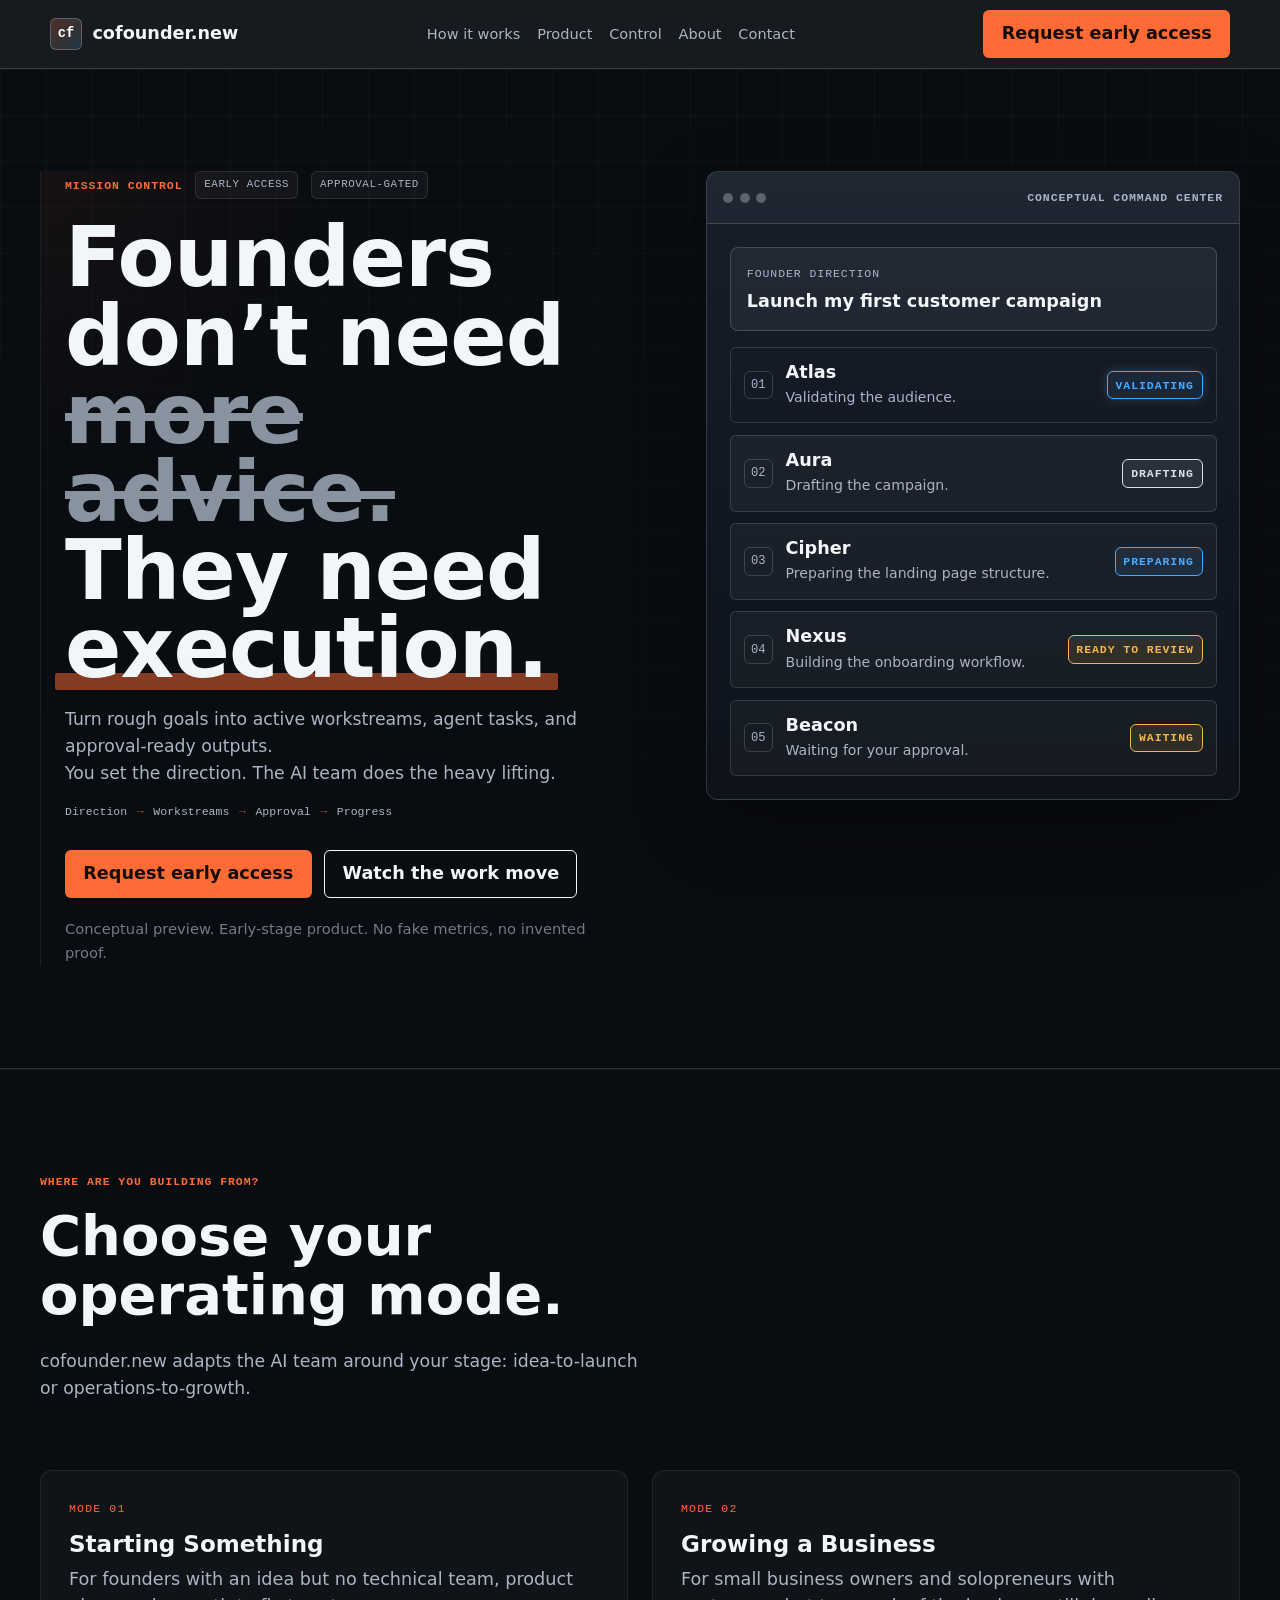
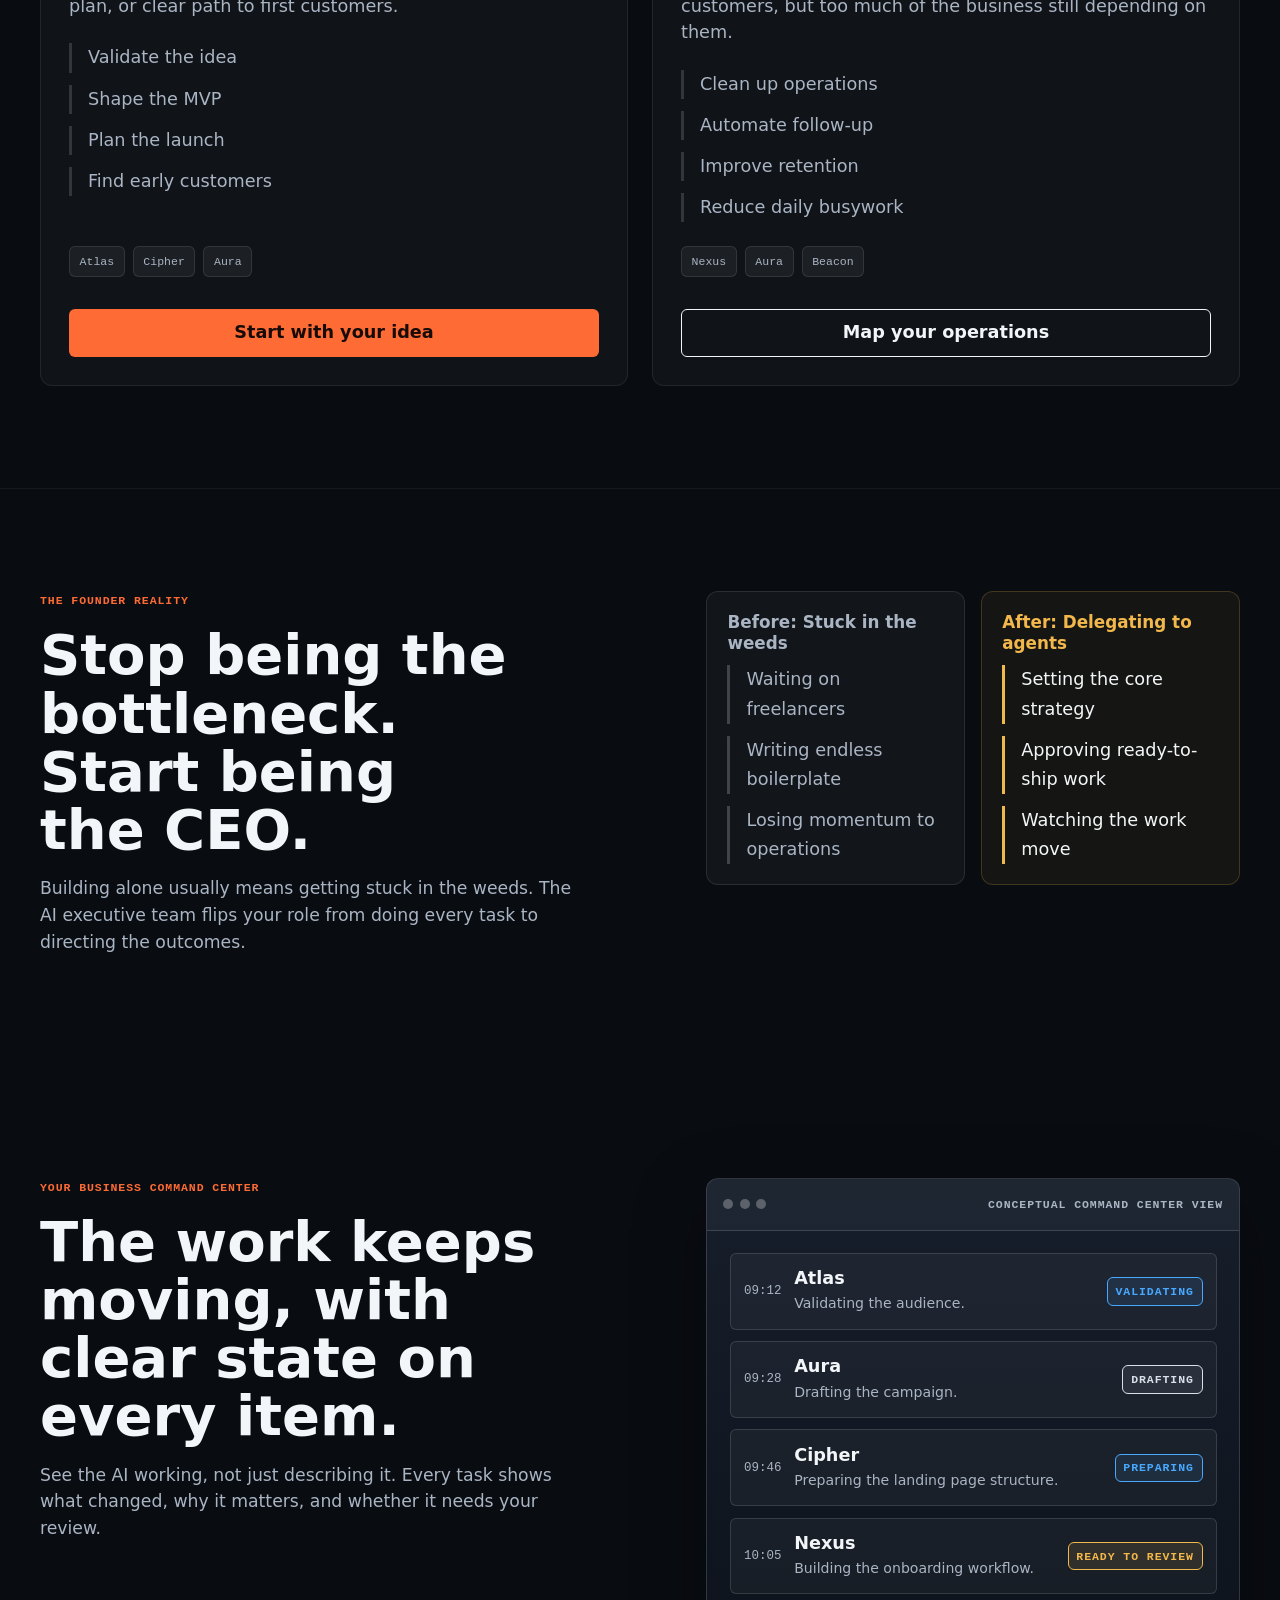
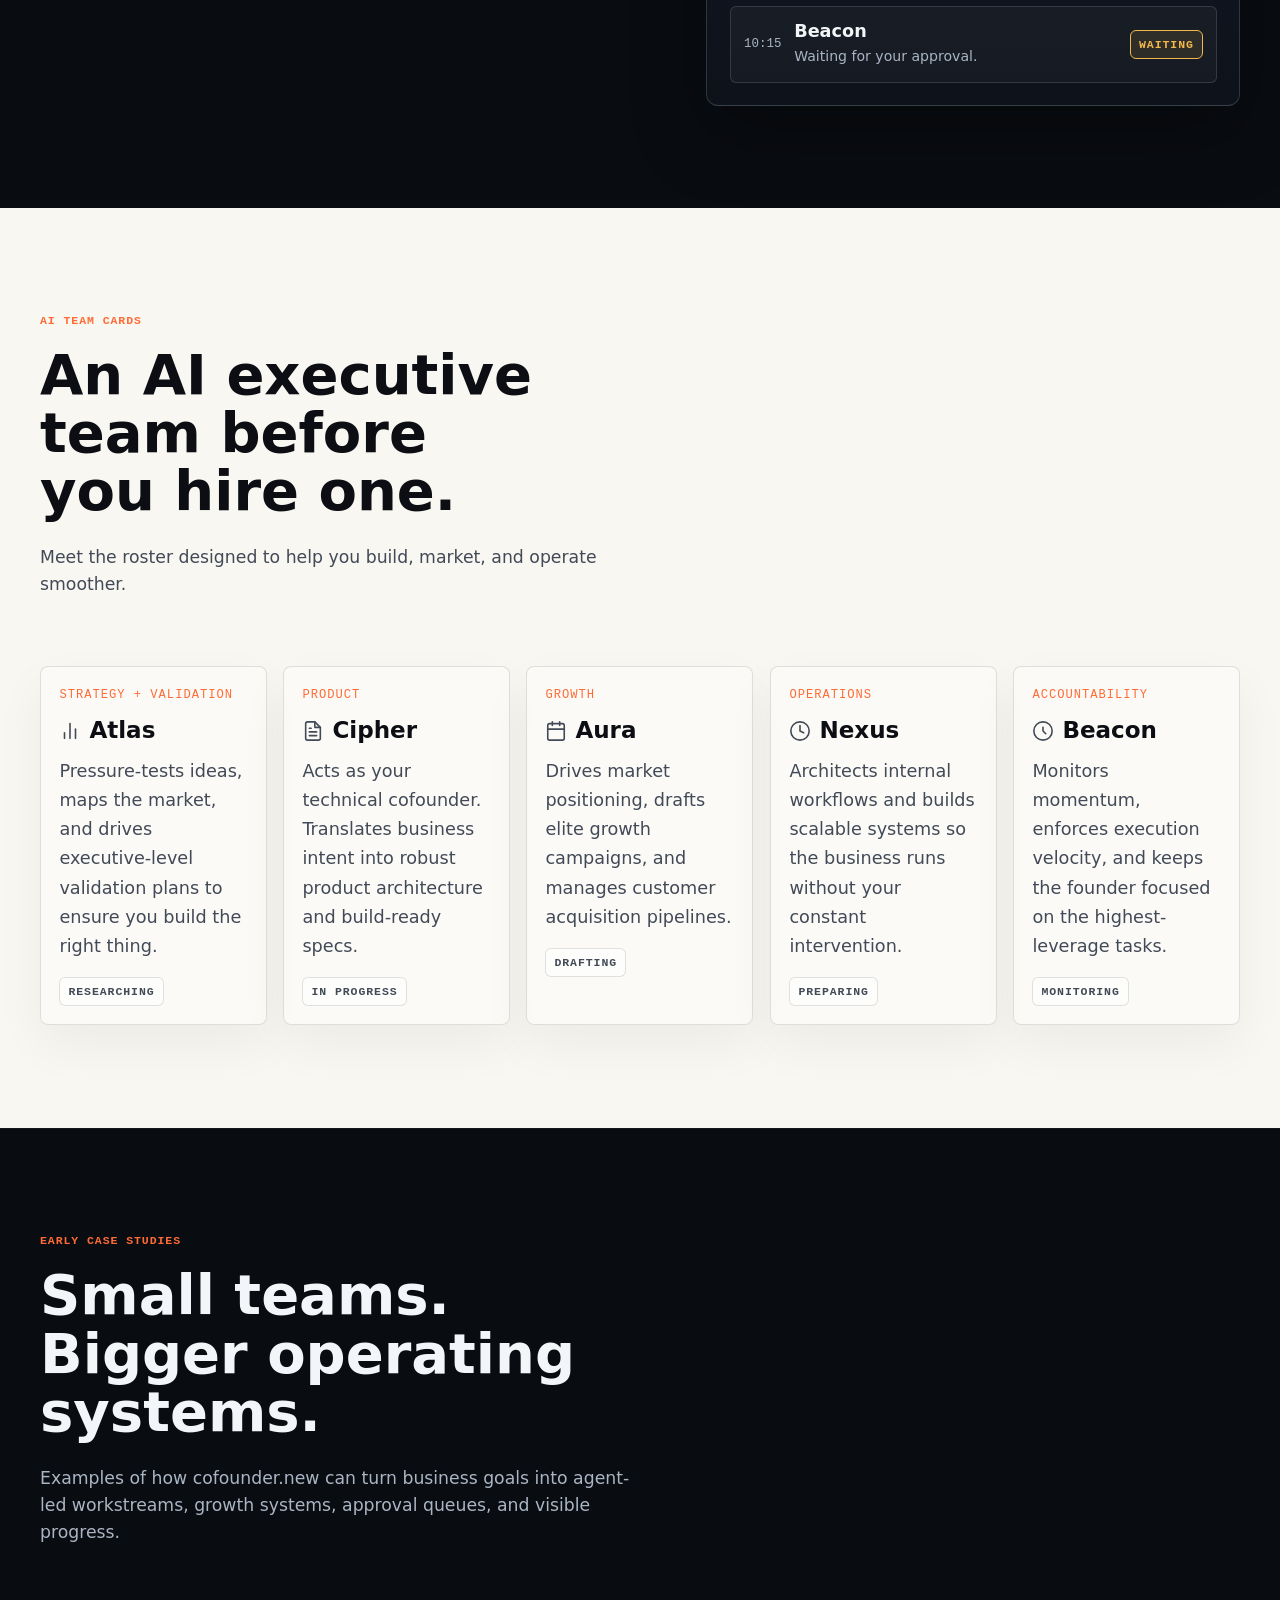
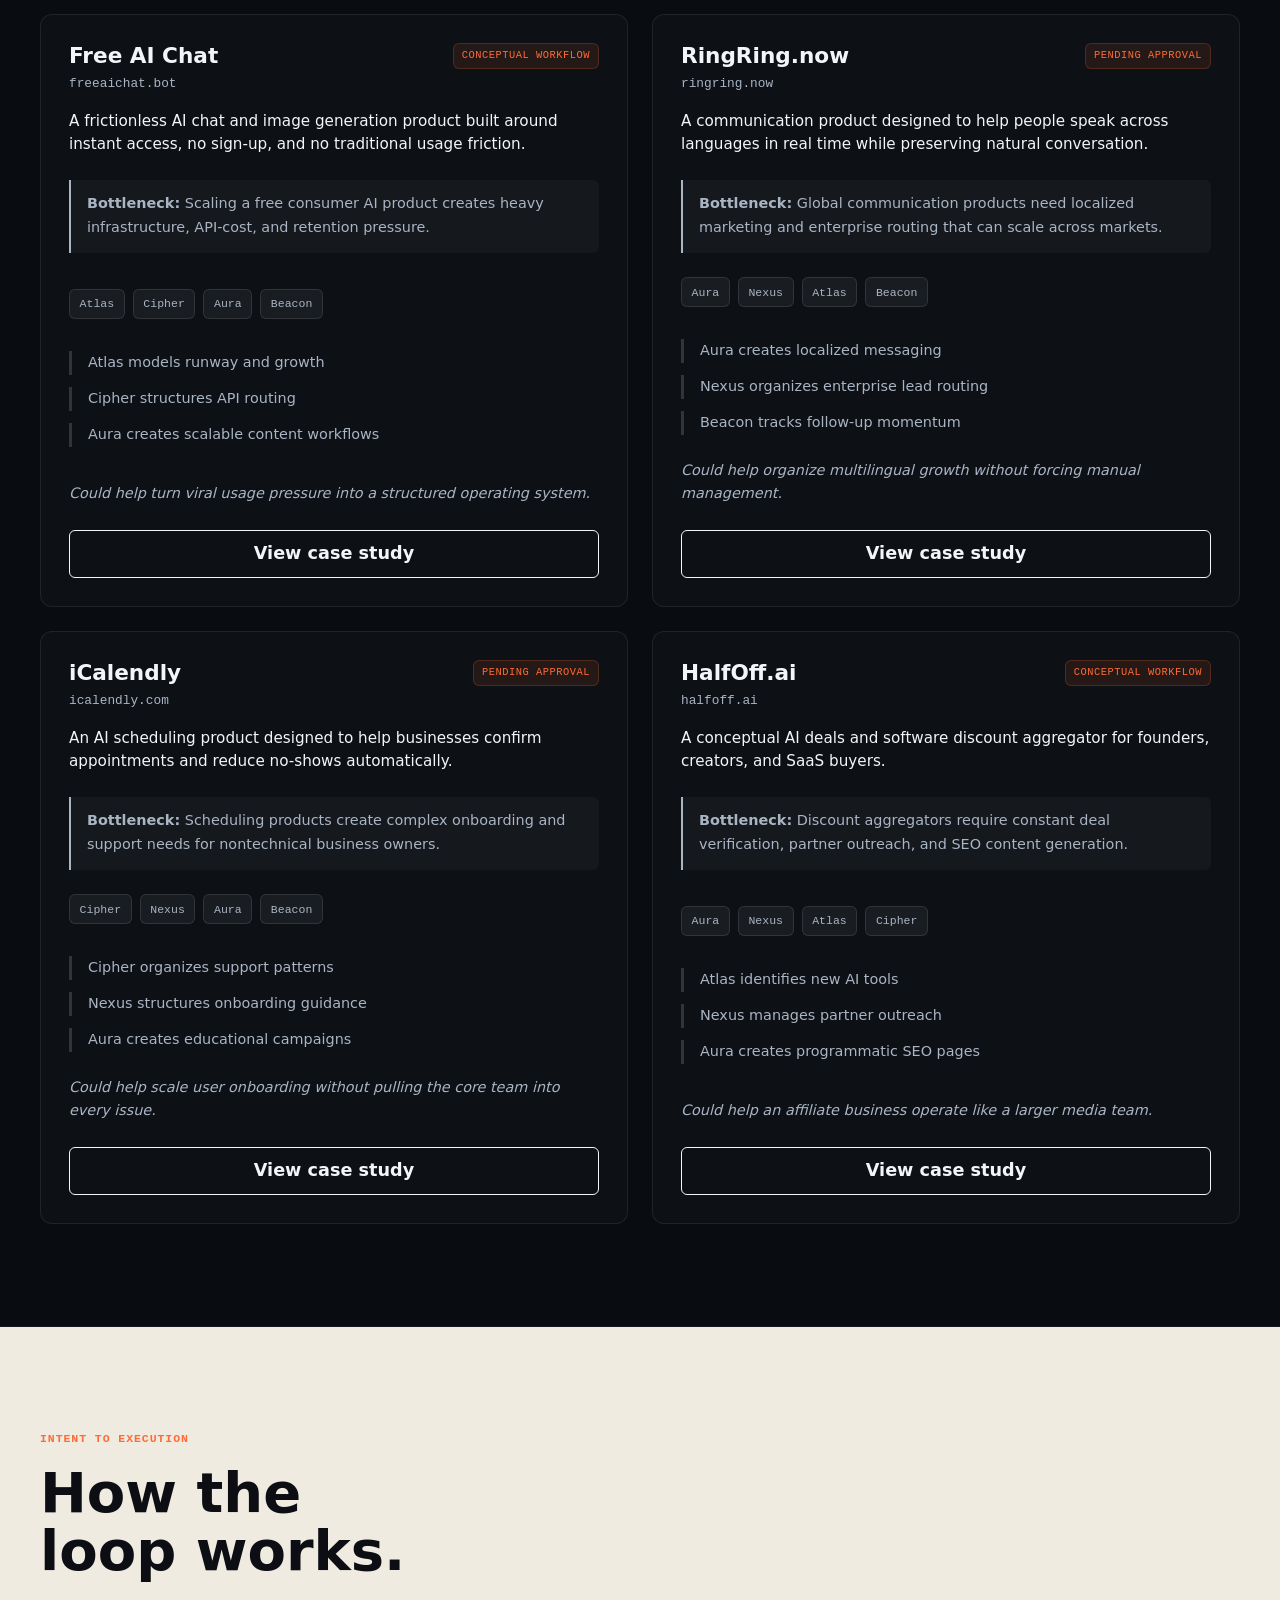
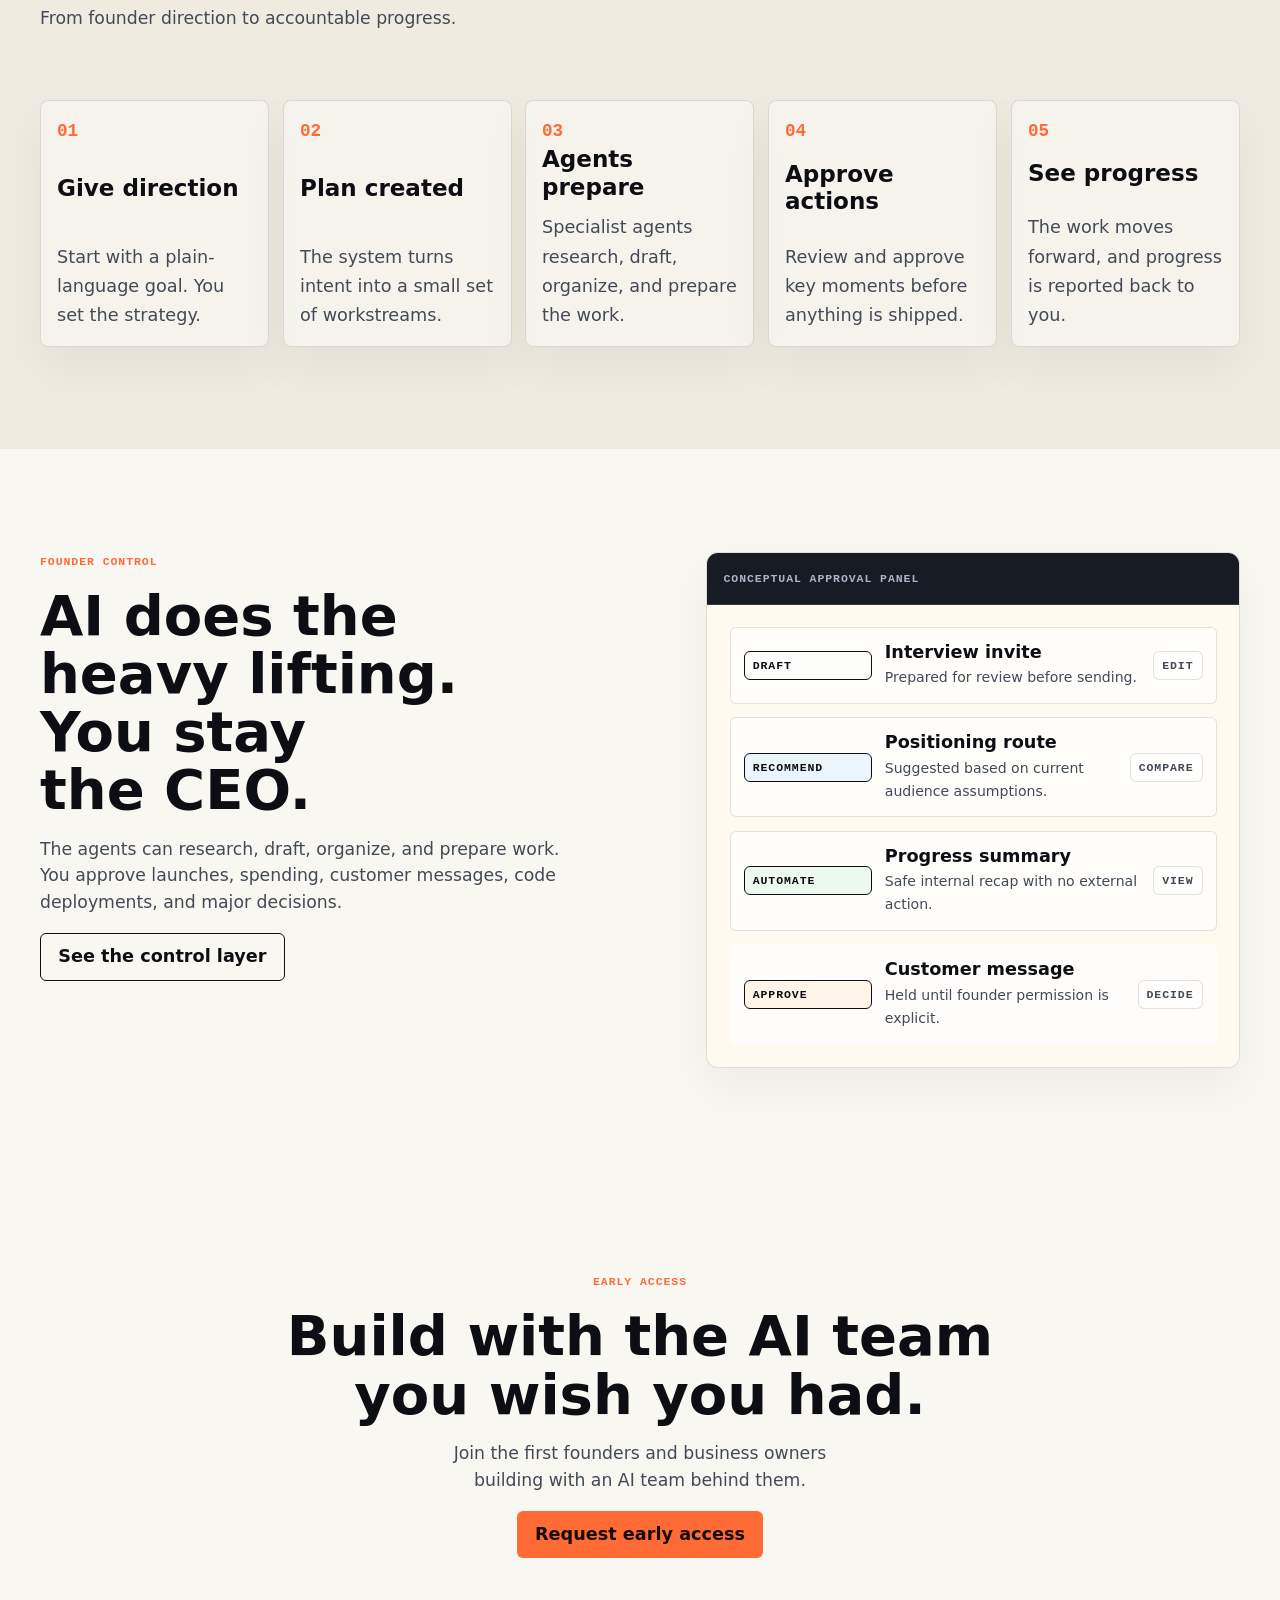
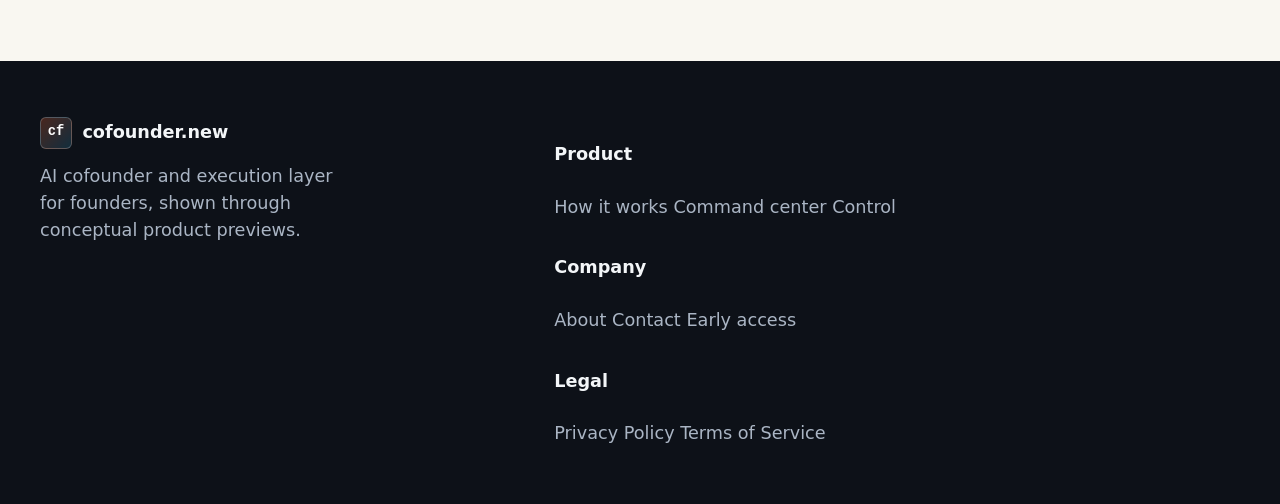
==== commit 1483710b: "Fix footer brand spacing and text balance" ====
--- a/index.html
+++ b/index.html
@@ -378,13 +378,34 @@
   </main>
 
   <footer class="site-footer">
-    <div class="container footer-grid">
-      <div><a class="brand" href="index.html"><span class="brand-mark">cf</span><span>cofounder.new</span></a><p style="opacity: 0.65;">AI cofounder and execution layer for founders, shown through conceptual product previews.</p></div>
-      <div class="footer-links"><strong>Product</strong><a href="how-it-works.html">How it works</a><a href="product.html">Command center</a><a href="control.html">Control</a></div>
-      <div class="footer-links"><strong>Company</strong><a href="about.html">About</a><a href="contact.html">Contact</a><a href="early-access.html">Early access</a></div>
-      <div class="footer-links"><strong>Legal</strong><a href="privacy-policy.html">Privacy Policy</a><a href="terms-of-service.html">Terms of Service</a></div>
+  <div class="container footer-grid">
+    <div class="footer-brand">
+      <div class="footer-logo-row">
+        <a class="brand" href="index.html"><span class="brand-mark">cf</span><span>cofounder.new</span></a>
+      </div>
+      <p class="footer-description">AI cofounder and execution layer for founders, shown through conceptual product previews.</p>
     </div>
-  </footer>
+    <div class="footer-links">
+      <div class="footer-column">
+        <h4>Product</h4>
+        <a href="how-it-works.html">How it works</a>
+        <a href="product.html">Command center</a>
+        <a href="control.html">Control</a>
+      </div>
+      <div class="footer-column">
+        <h4>Company</h4>
+        <a href="about.html">About</a>
+        <a href="contact.html">Contact</a>
+        <a href="early-access.html">Early access</a>
+      </div>
+      <div class="footer-column">
+        <h4>Legal</h4>
+        <a href="privacy-policy.html">Privacy Policy</a>
+        <a href="terms-of-service.html">Terms of Service</a>
+      </div>
+    </div>
+  </div>
+</footer>
   <script src="assets/site.js"></script>
 </body>
 </html>
--- a/assets/styles.css
+++ b/assets/styles.css
@@ -1310,8 +1310,8 @@
 
 .footer-grid {
   display: grid;
-  grid-template-columns: minmax(220px, 1fr) auto;
-  gap: 4rem;
+  grid-template-columns: minmax(220px, 1fr) repeat(3, minmax(140px, auto));
+  gap: 2rem;
 }
 
 .footer-grid p,
@@ -1321,40 +1321,19 @@
 
 .footer-links {
   display: grid;
-  grid-template-columns: repeat(3, minmax(140px, 1fr));
-  column-gap: clamp(48px, 6vw, 96px);
-  row-gap: 32px;
-  align-items: start;
-}
-
-.footer-column {
-  display: flex;
-  flex-direction: column;
-  align-items: flex-start;
-}
-
-.footer-column h4 {
-  margin: 0 0 20px;
+  gap: 0.5rem;
+}
+
+.footer-links strong {
+  margin-bottom: 0.25rem;
+}
+
+.footer-links a {
+  text-decoration: none;
+}
+
+.footer-links a:hover {
   color: var(--dark-text);
-  font-size: 1rem;
-}
-
-.footer-column a {
-  display: block;
-  margin: 0 0 14px;
-  text-align: left;
-  padding-left: 0;
-  text-decoration: none;
-}
-
-.footer-column a:hover {
-  color: var(--dark-text);
-}
-
-@media (max-width: 640px) {
-  .footer-links {
-    grid-template-columns: 1fr;
-  }
 }
 
 .reveal {
@@ -1918,3 +1897,24 @@
   margin-top: 14px;
   line-height: 1.5;
 }
+
+/* Footer Brand and Description */
+.footer-brand {
+  display: flex;
+  flex-direction: column;
+  align-items: flex-start;
+}
+
+.footer-logo-row {
+  display: flex;
+  align-items: center;
+  gap: 10px;
+  margin-bottom: 14px;
+}
+
+.footer-description {
+  max-width: 360px;
+  line-height: 1.55;
+  text-wrap: balance;
+  color: var(--dark-muted);
+}
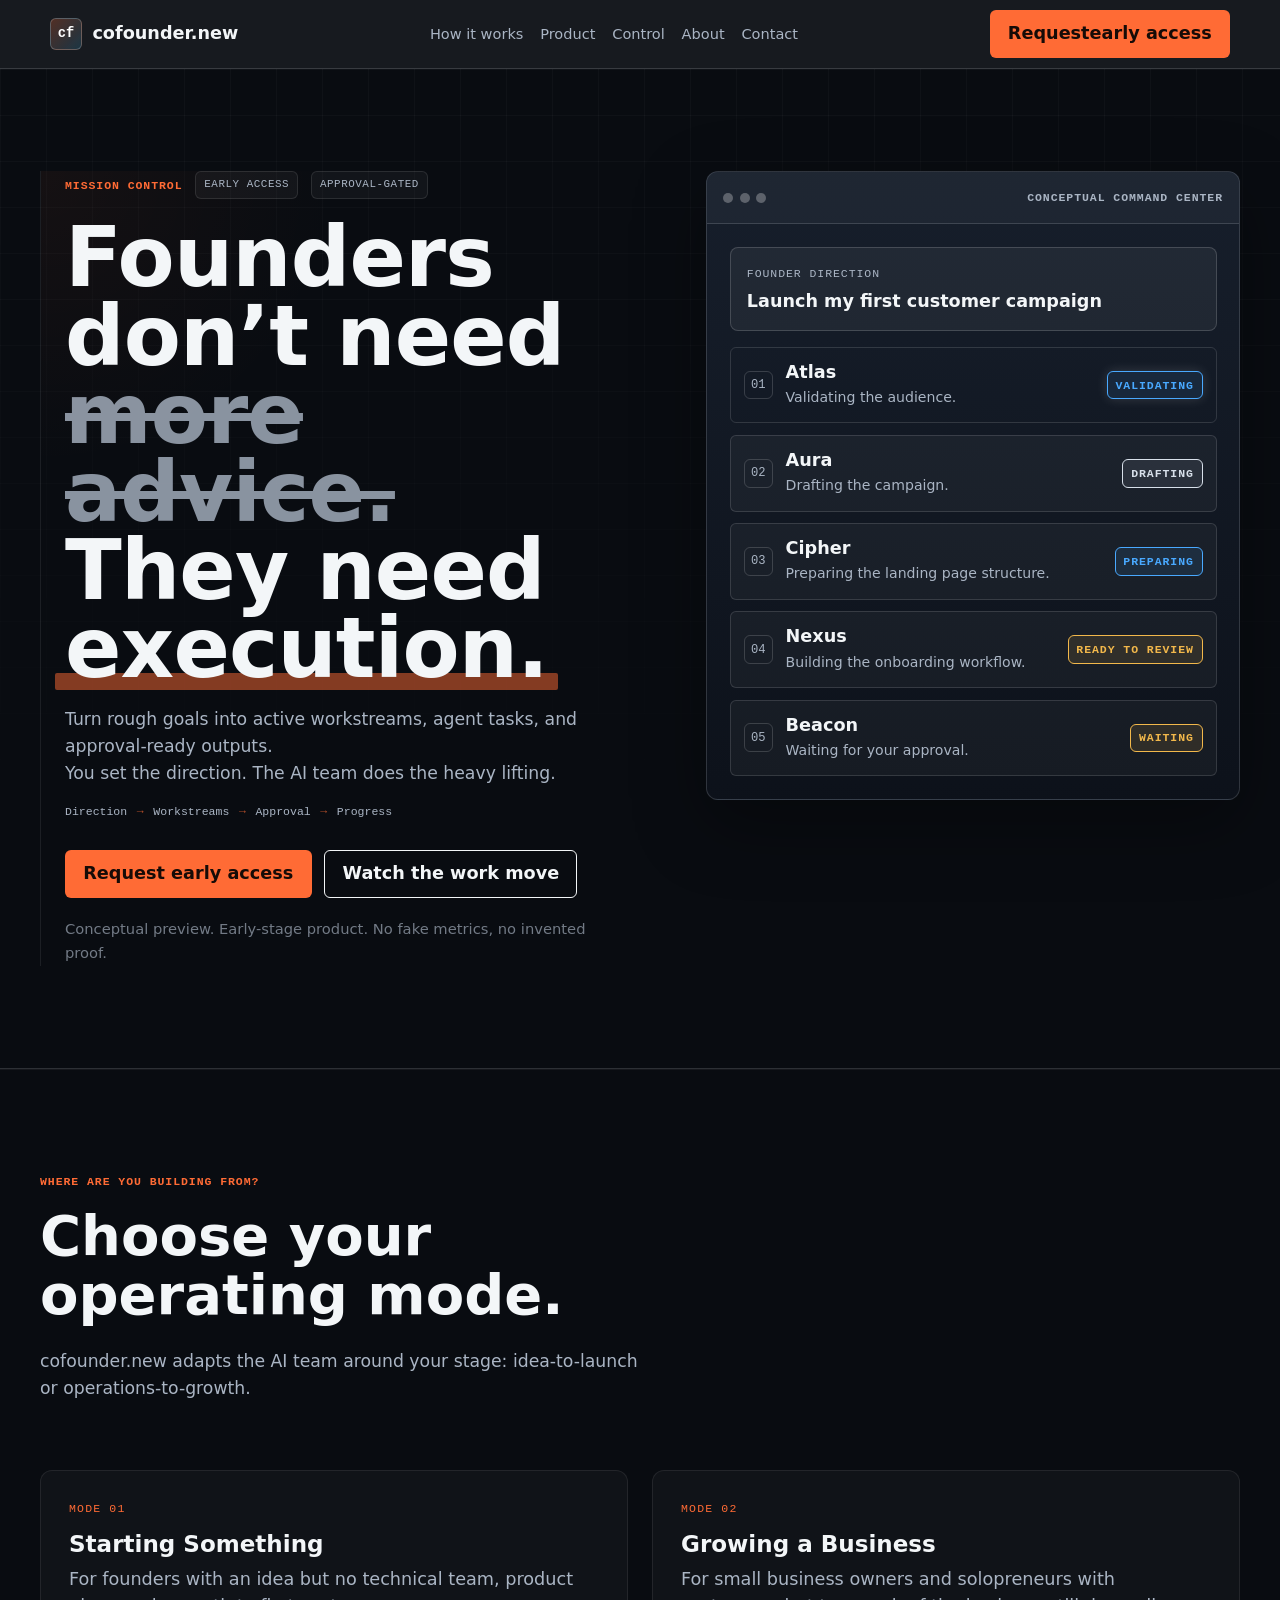
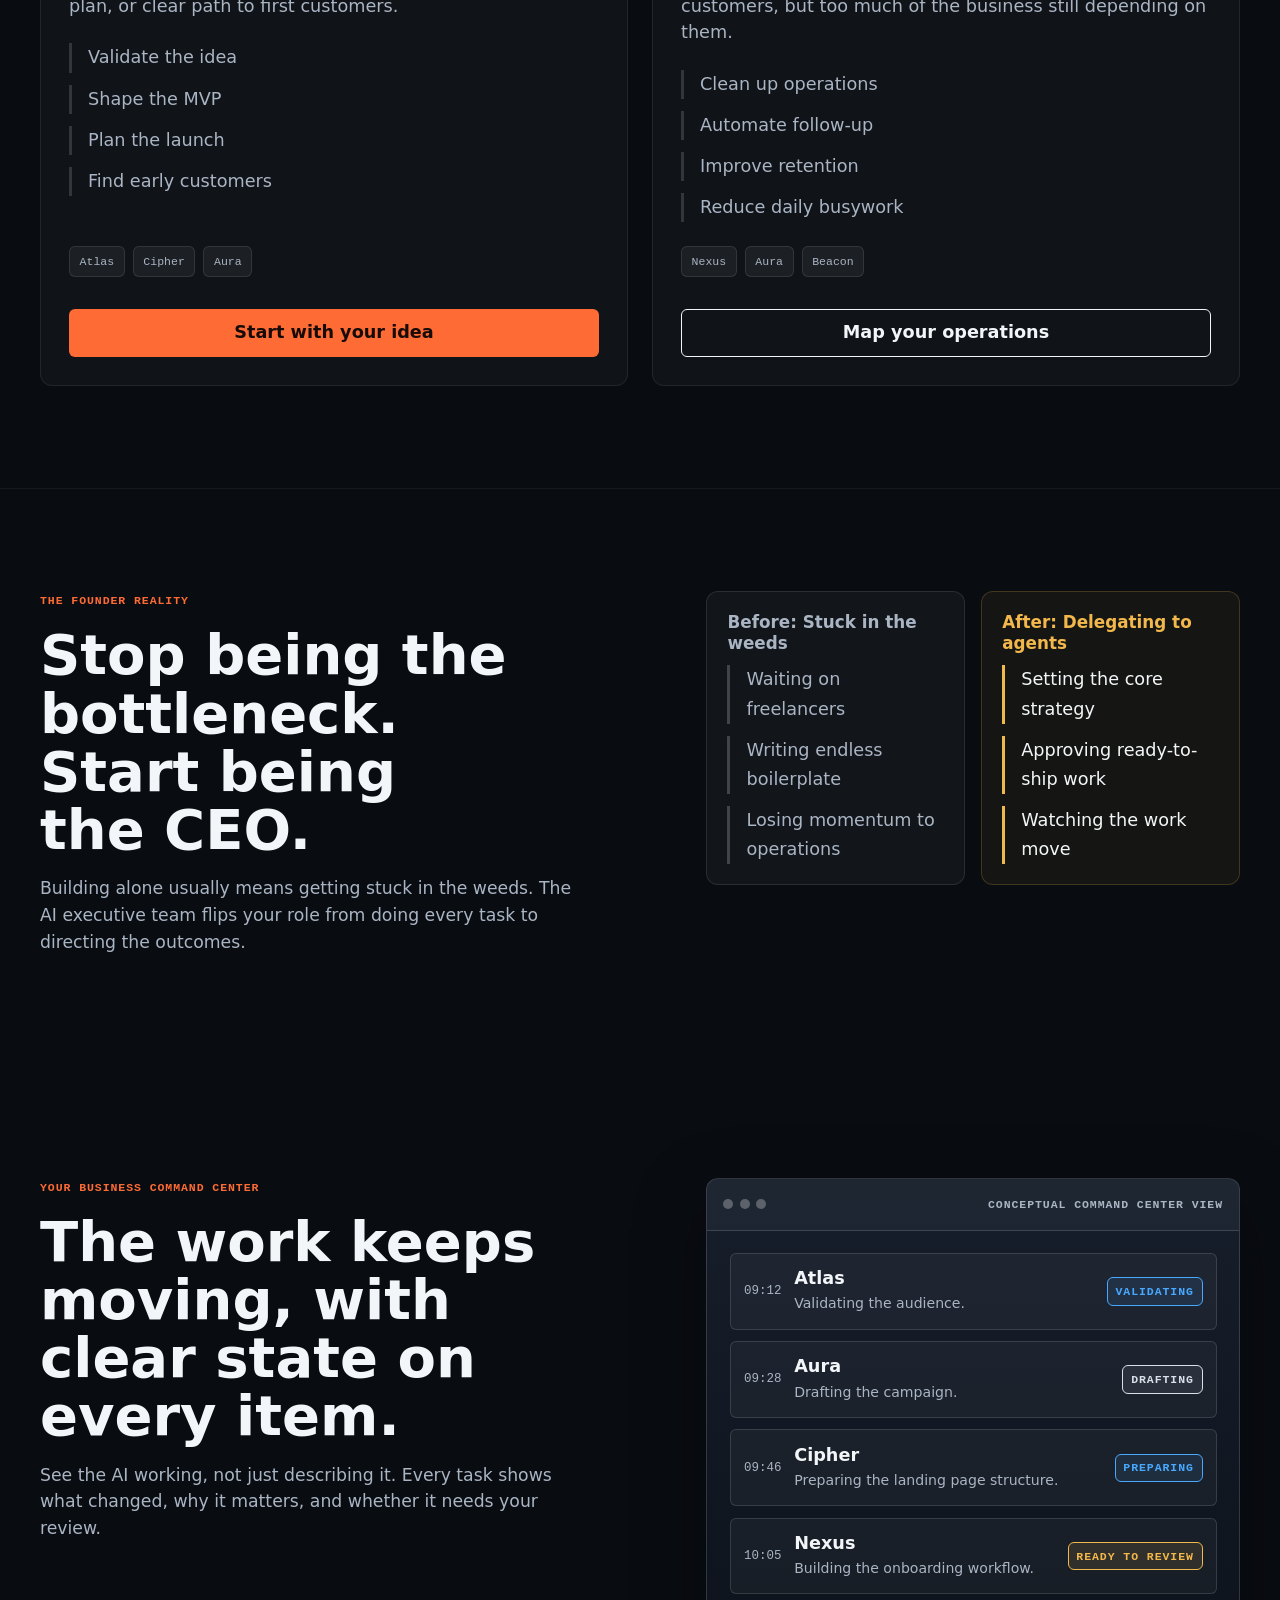
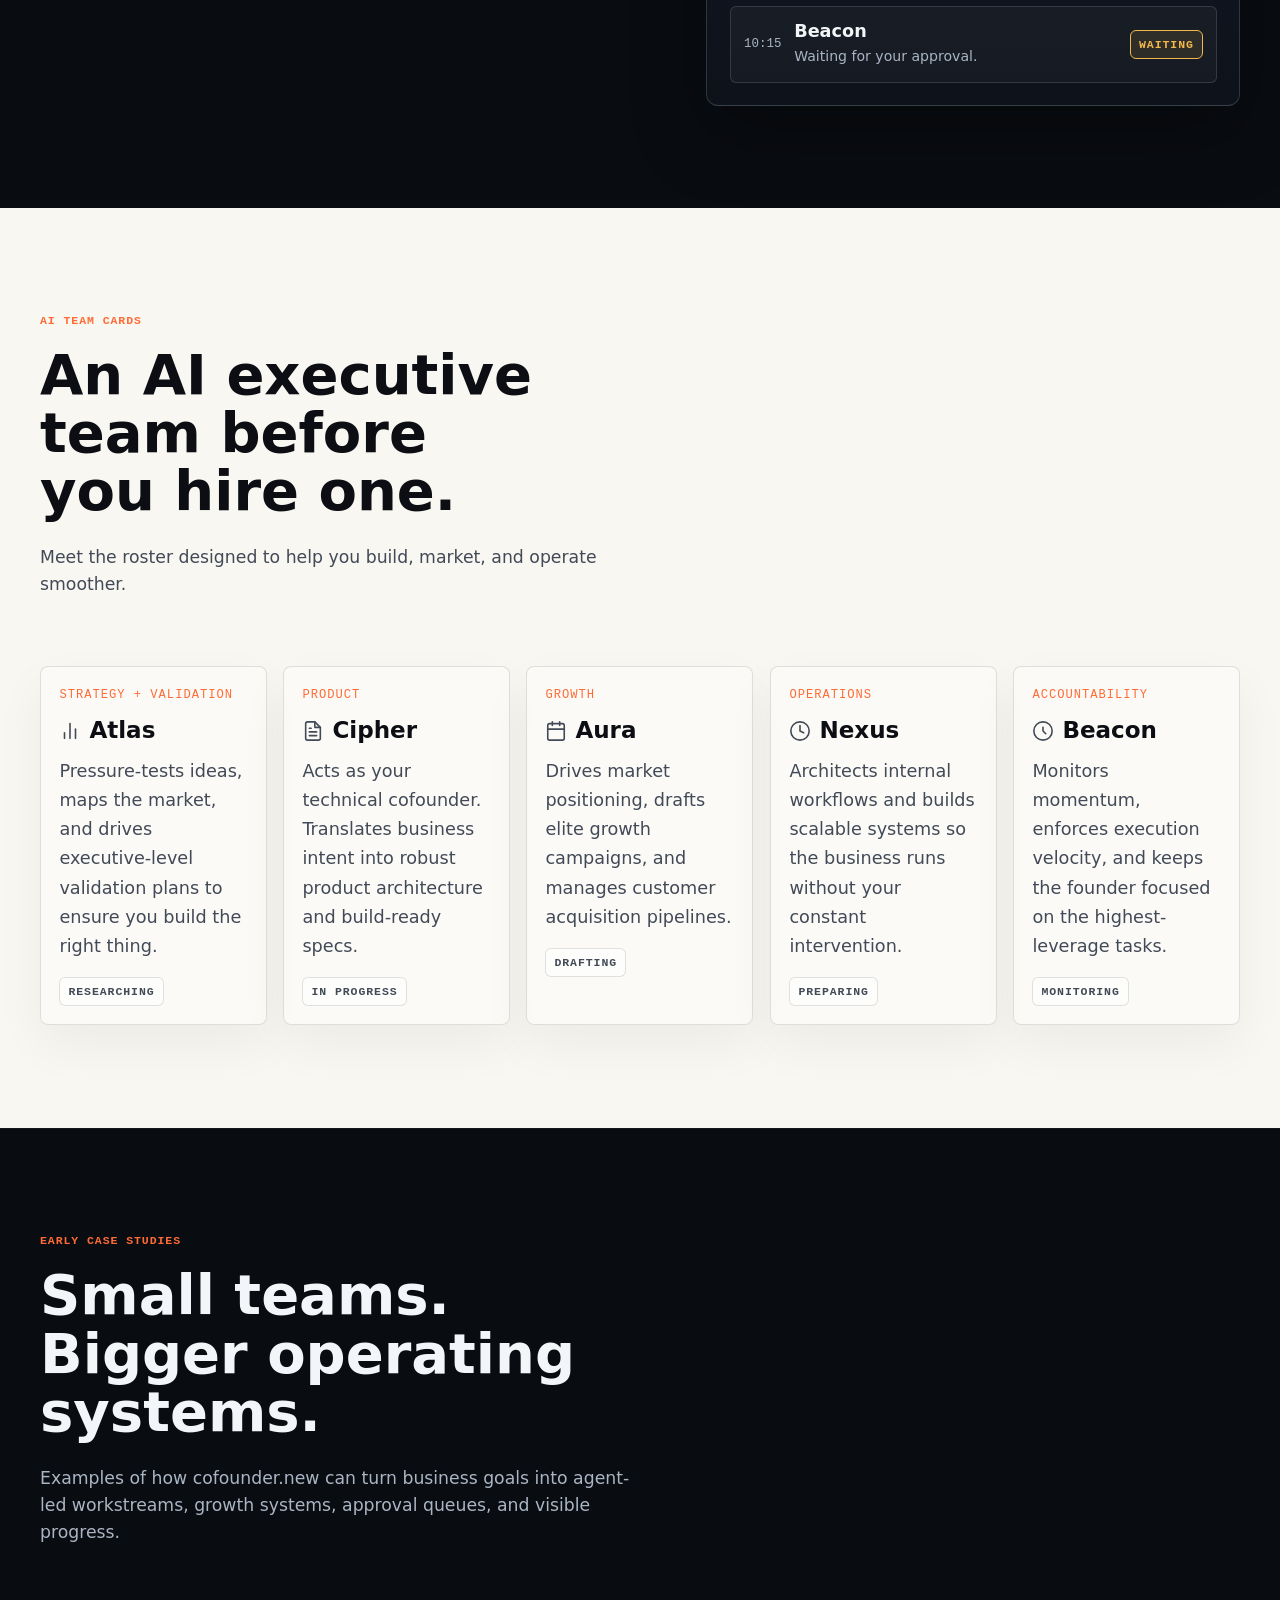
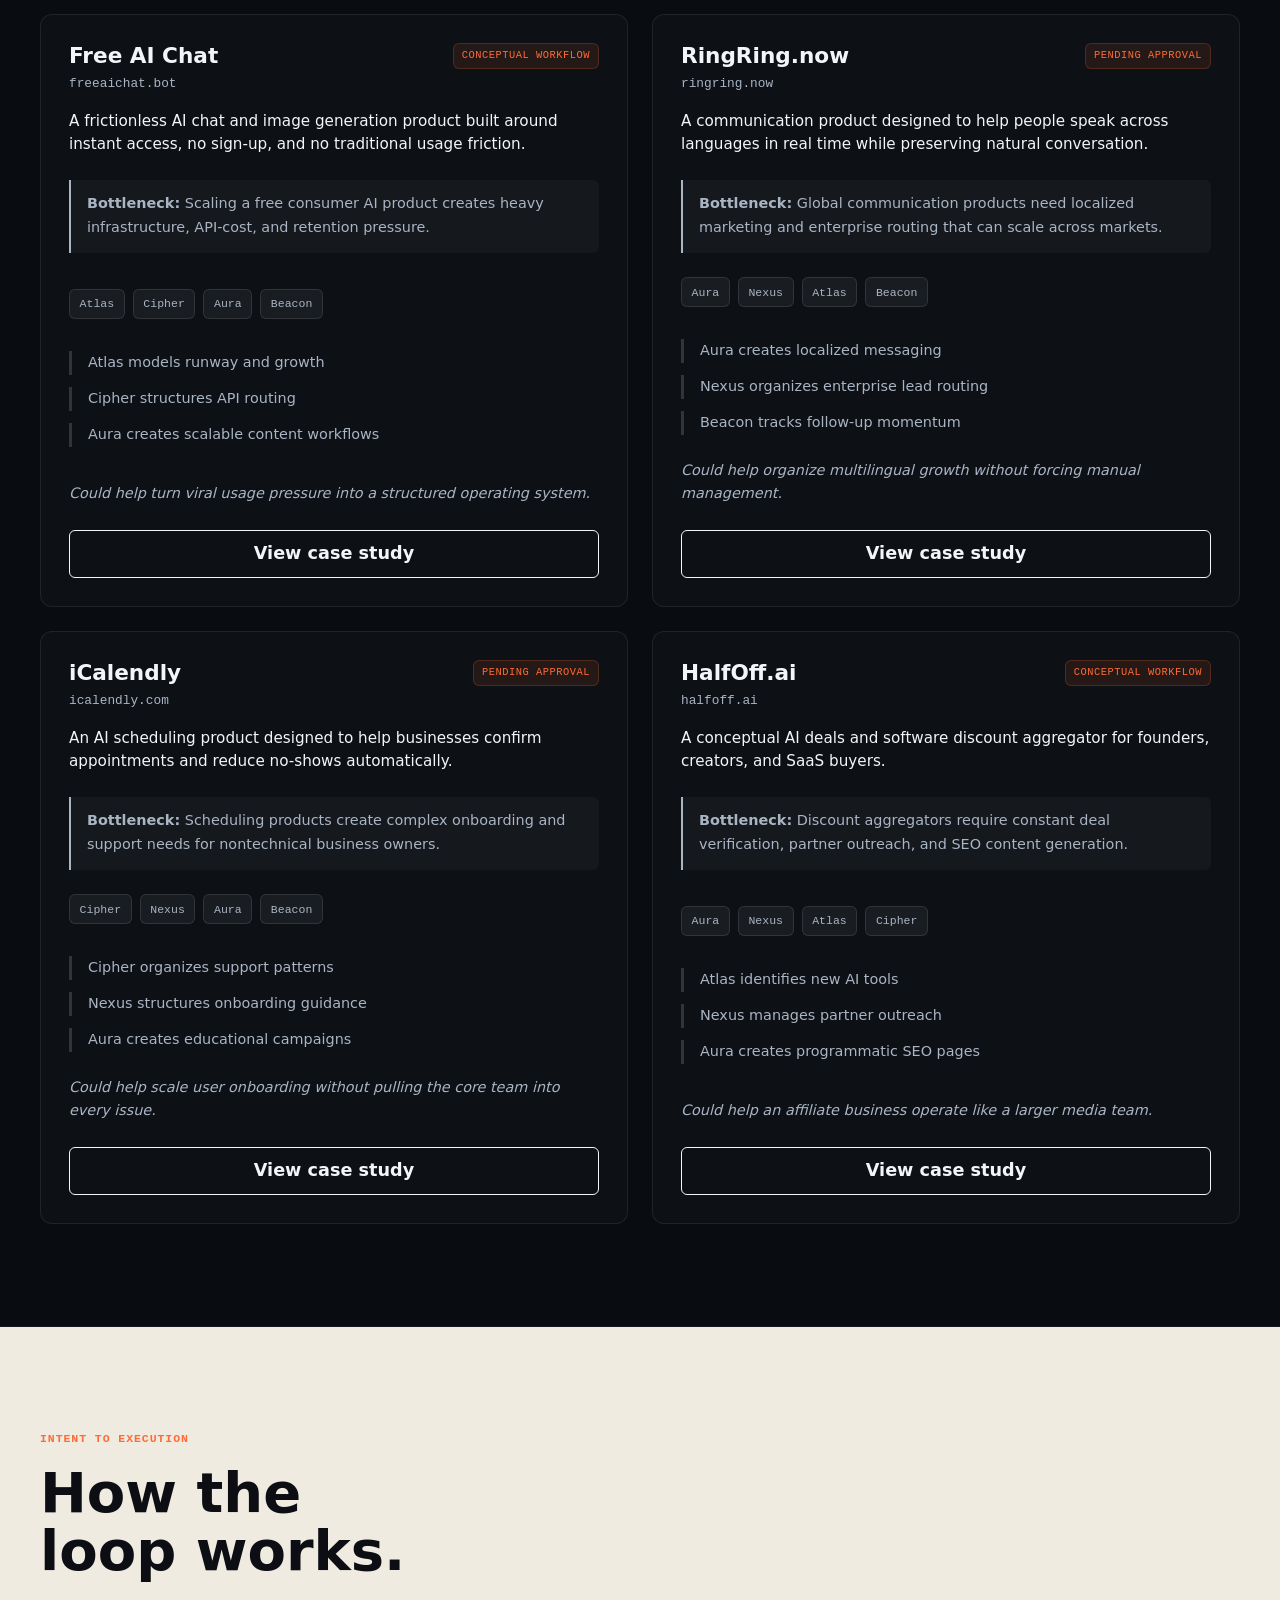
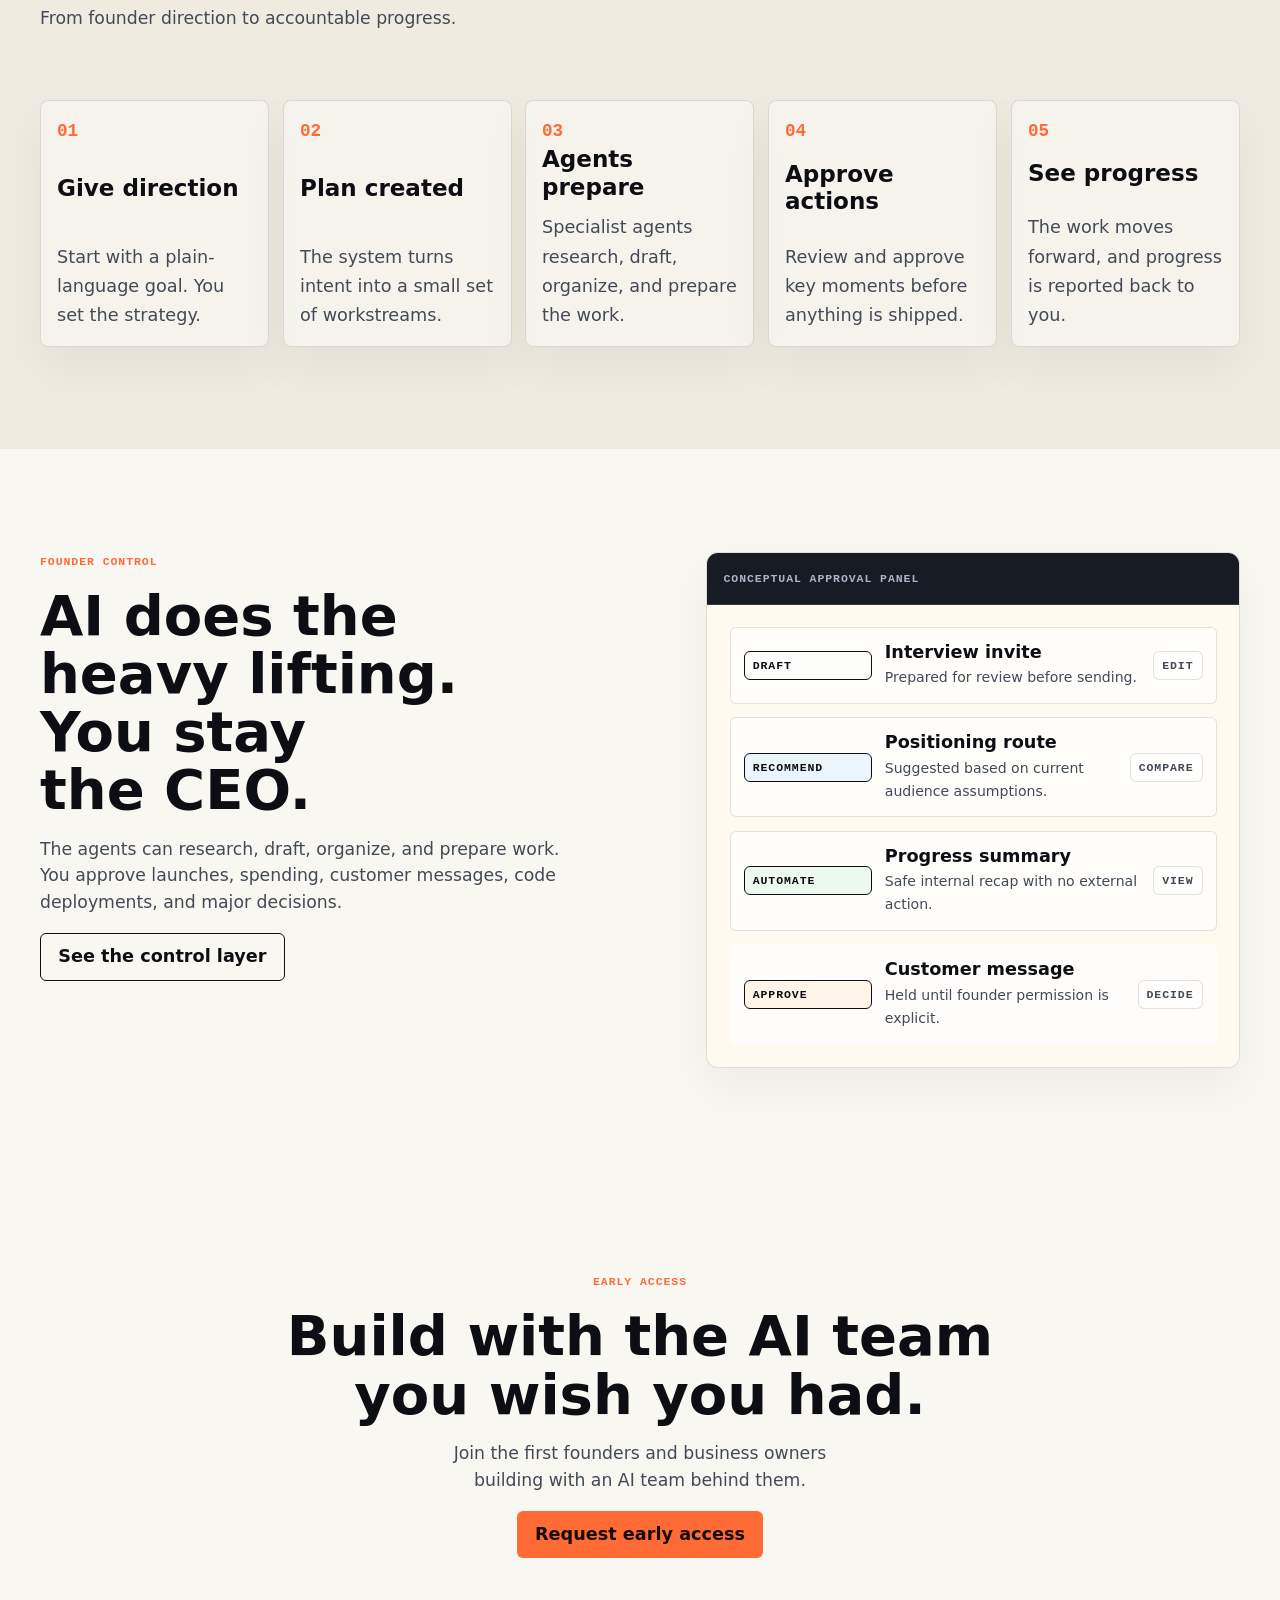
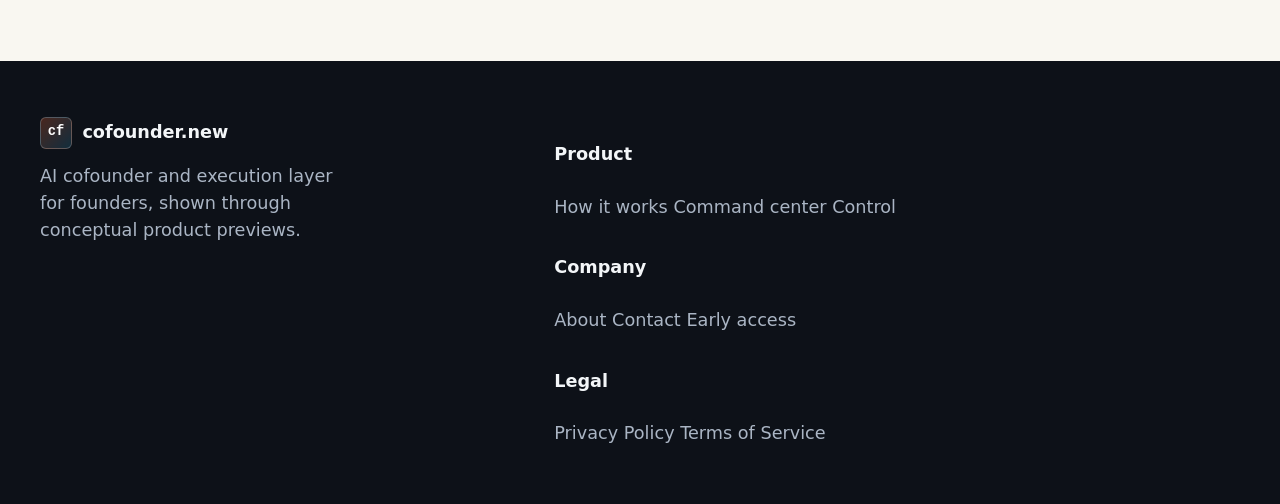
==== commit 31bfb503: "Fix case study footer relative links" ====
--- a/index.html
+++ b/index.html
@@ -27,7 +27,7 @@
         <a href="contact.html">Contact</a>
       </nav>
       <div class="nav-actions">
-        <a class="button button-primary" href="early-access.html">Request early access</a>
+        <a class="button button-primary navbar-cta" href="early-access.html"><span class="hide-mobile">Request </span>early access</a>
         <button class="menu-toggle" type="button" data-menu-toggle aria-label="Open navigation" aria-expanded="false">
           <svg width="20" height="20" viewBox="0 0 20 20" aria-hidden="true"><path fill="currentColor" d="M3 5h14v2H3V5Zm0 4h14v2H3V9Zm0 4h14v2H3v-2Z"/></svg>
         </button>
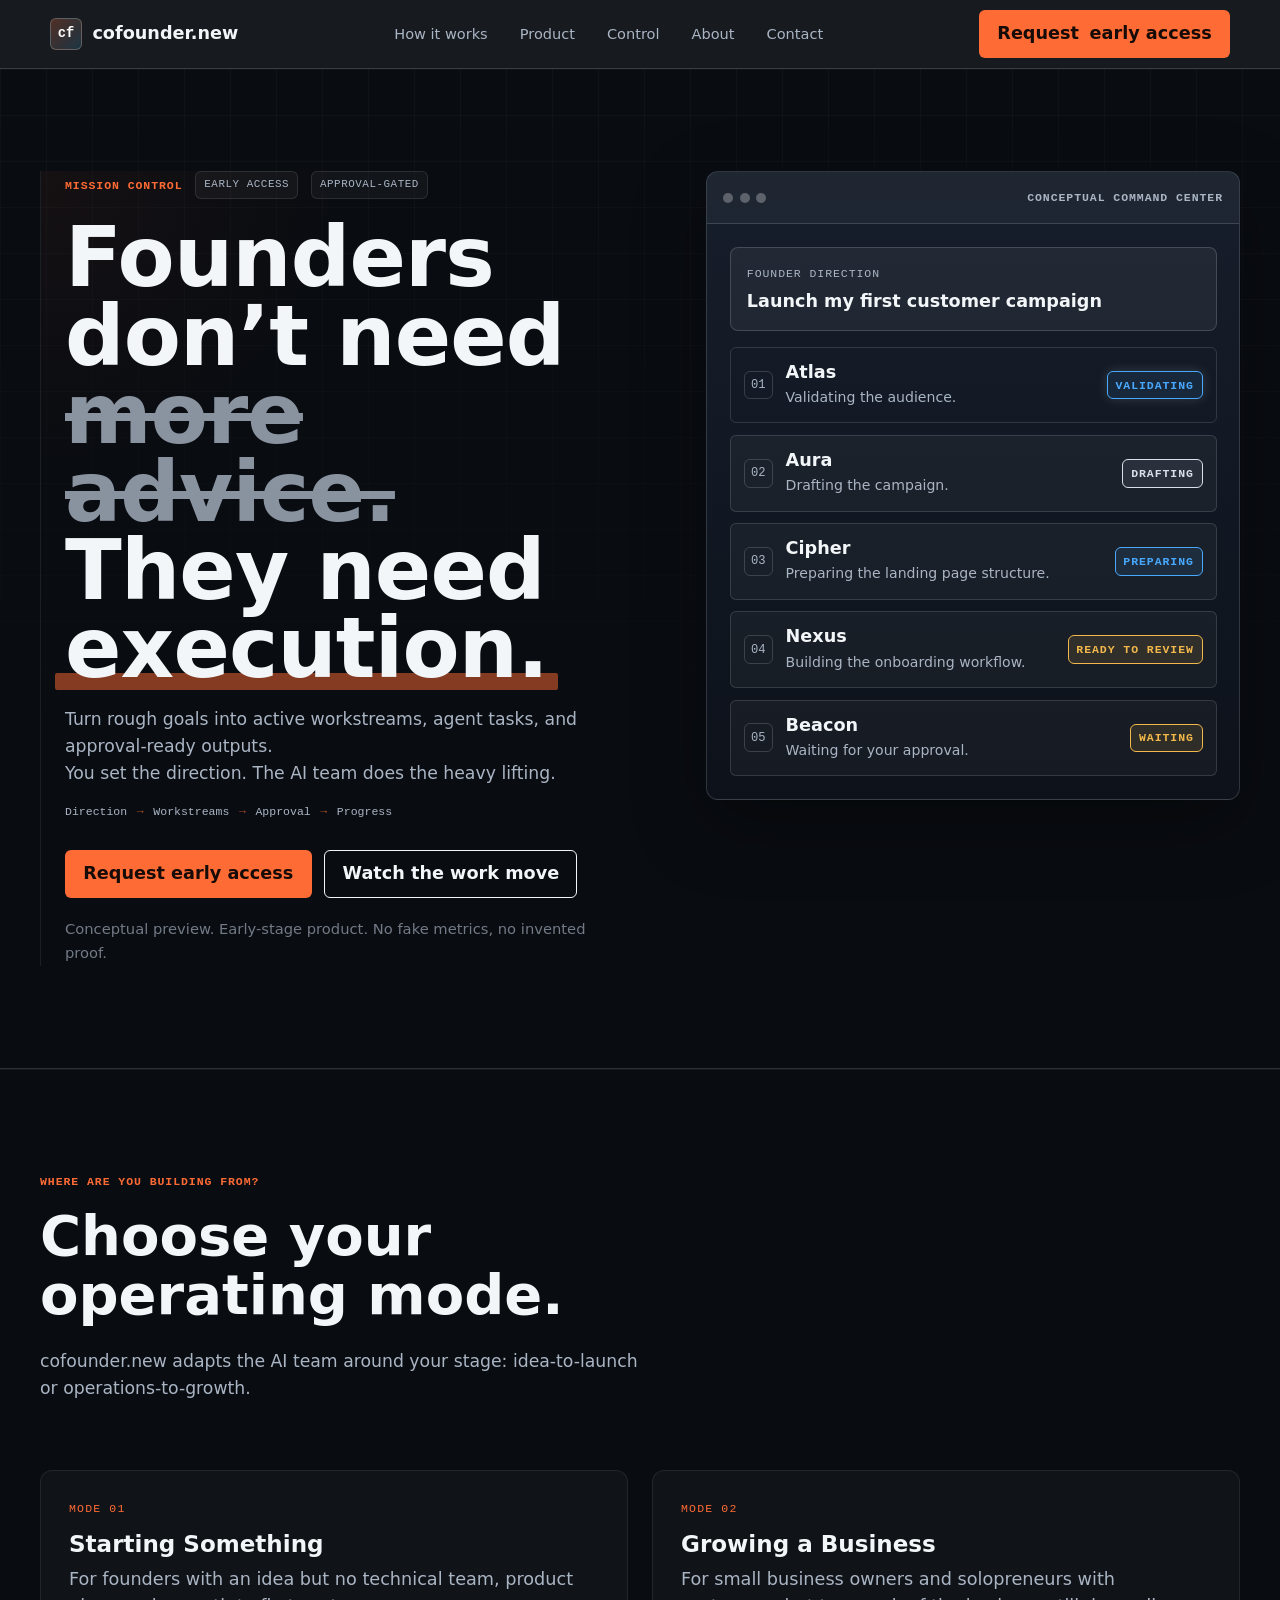
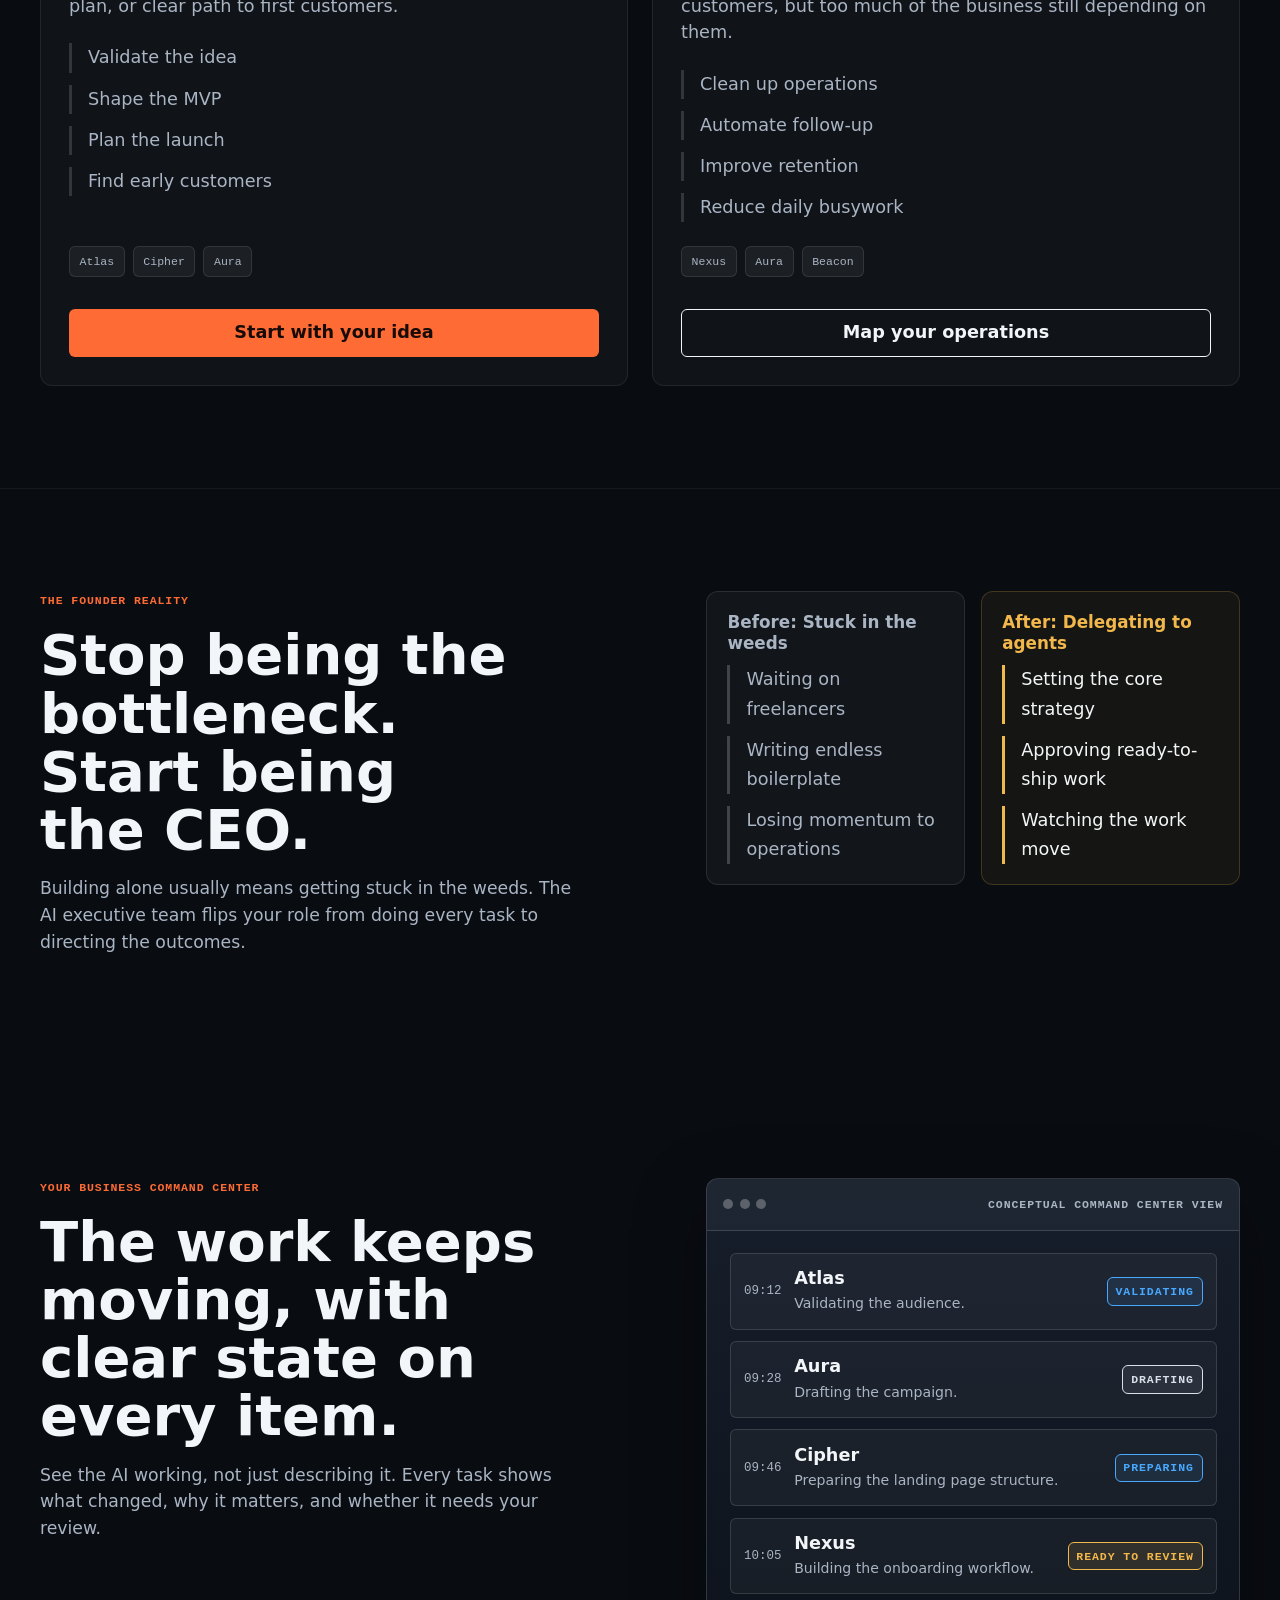
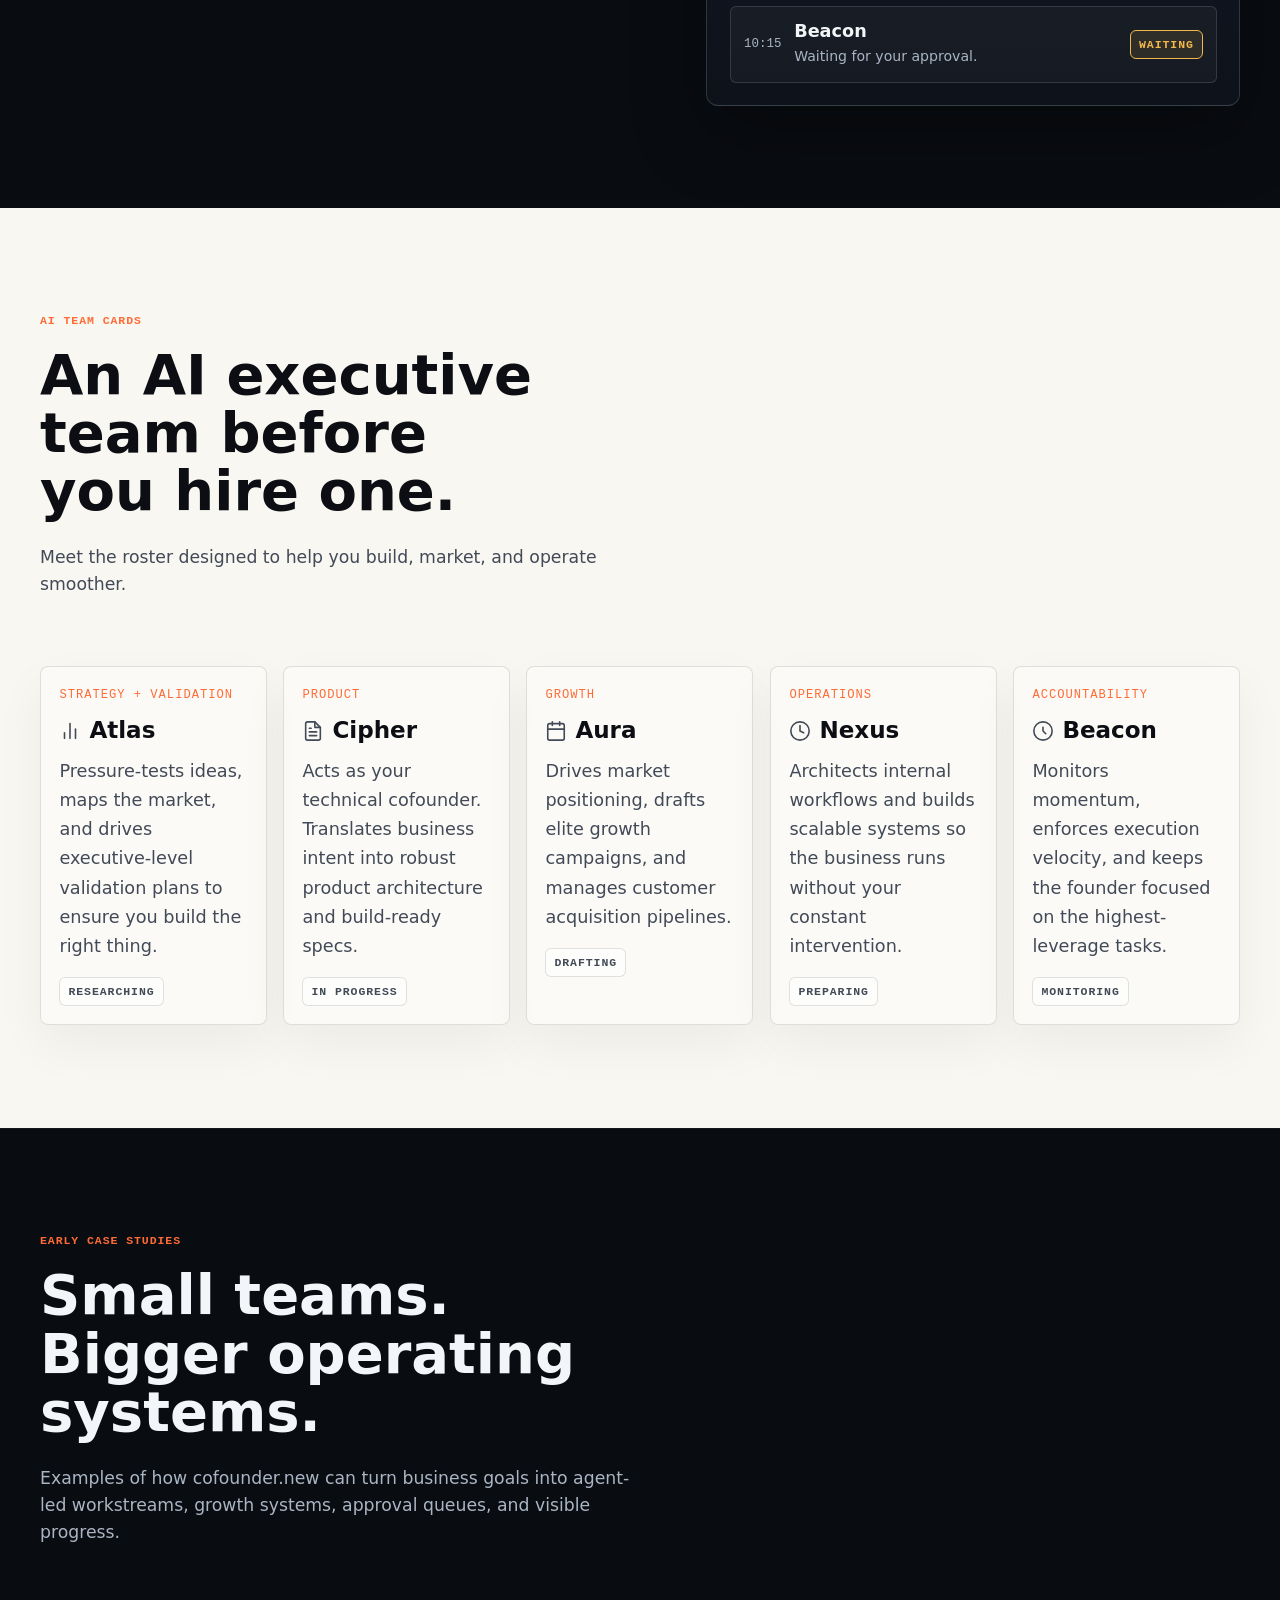
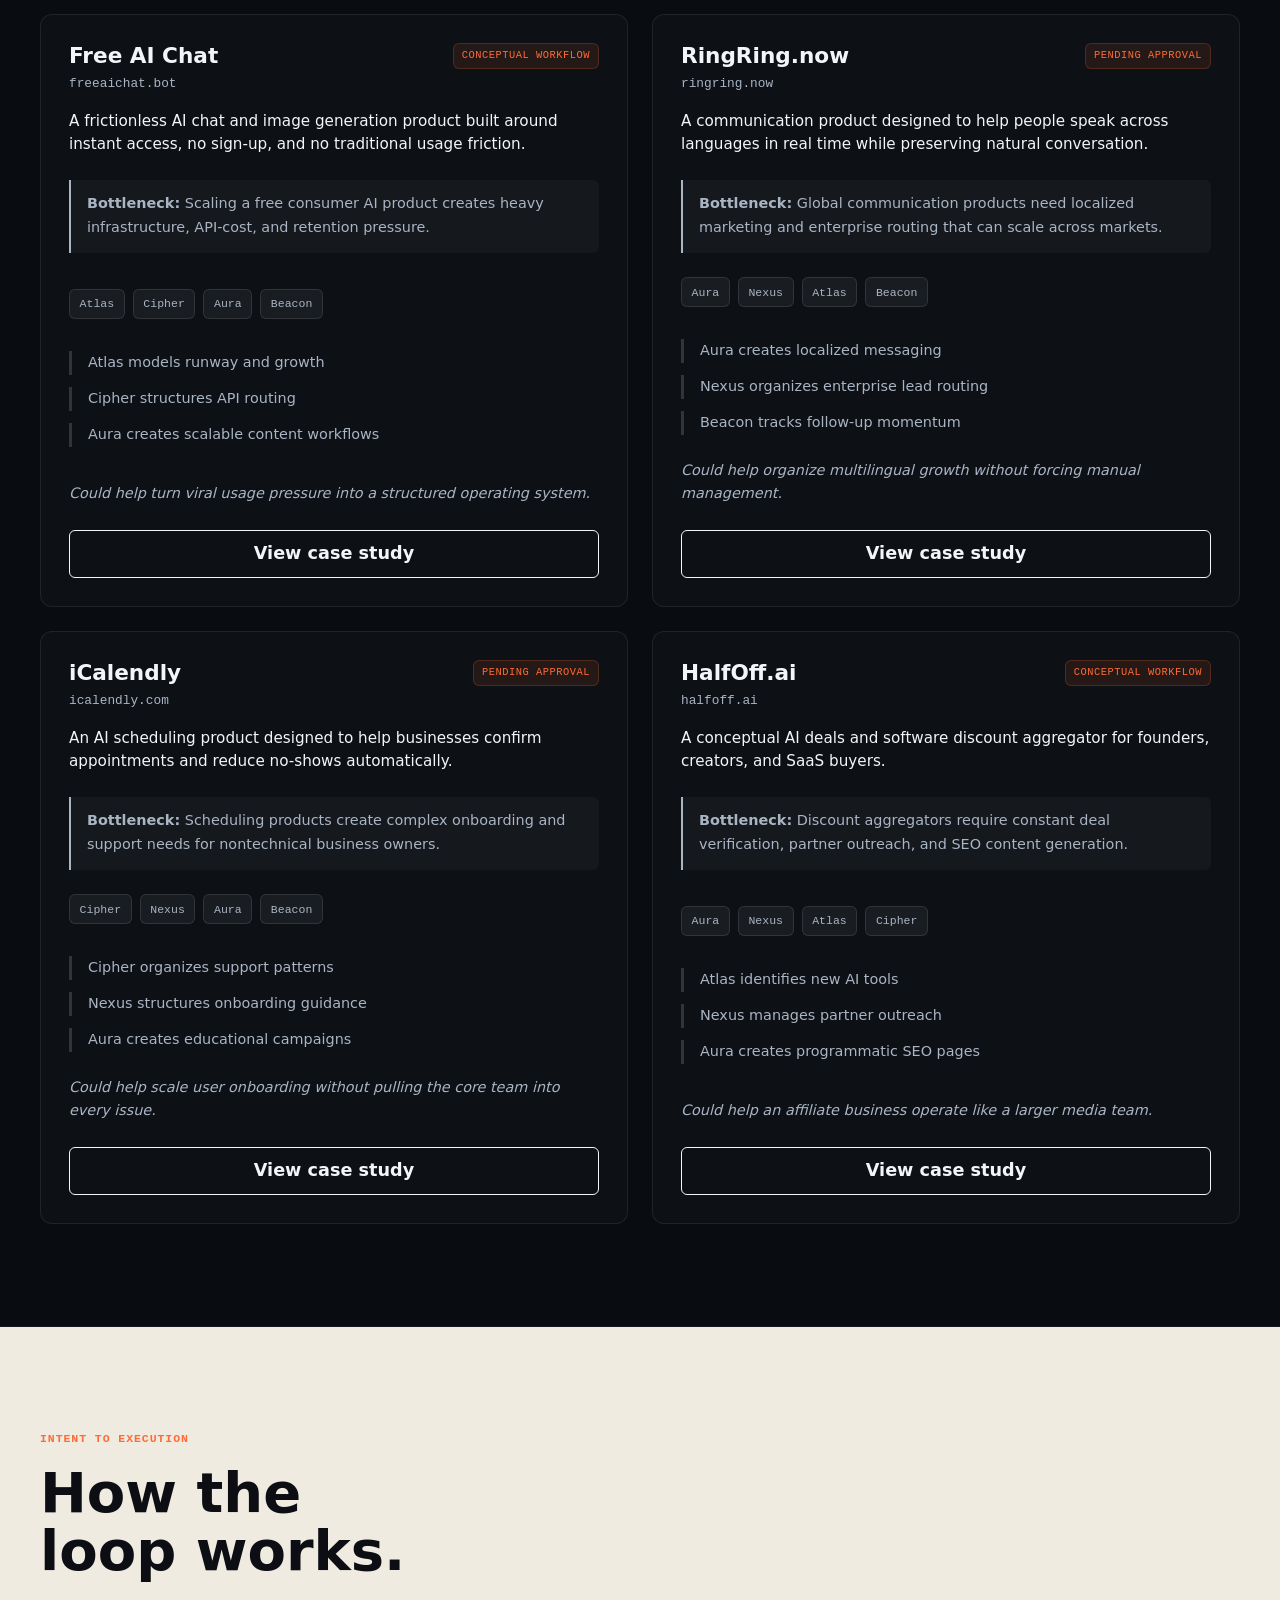
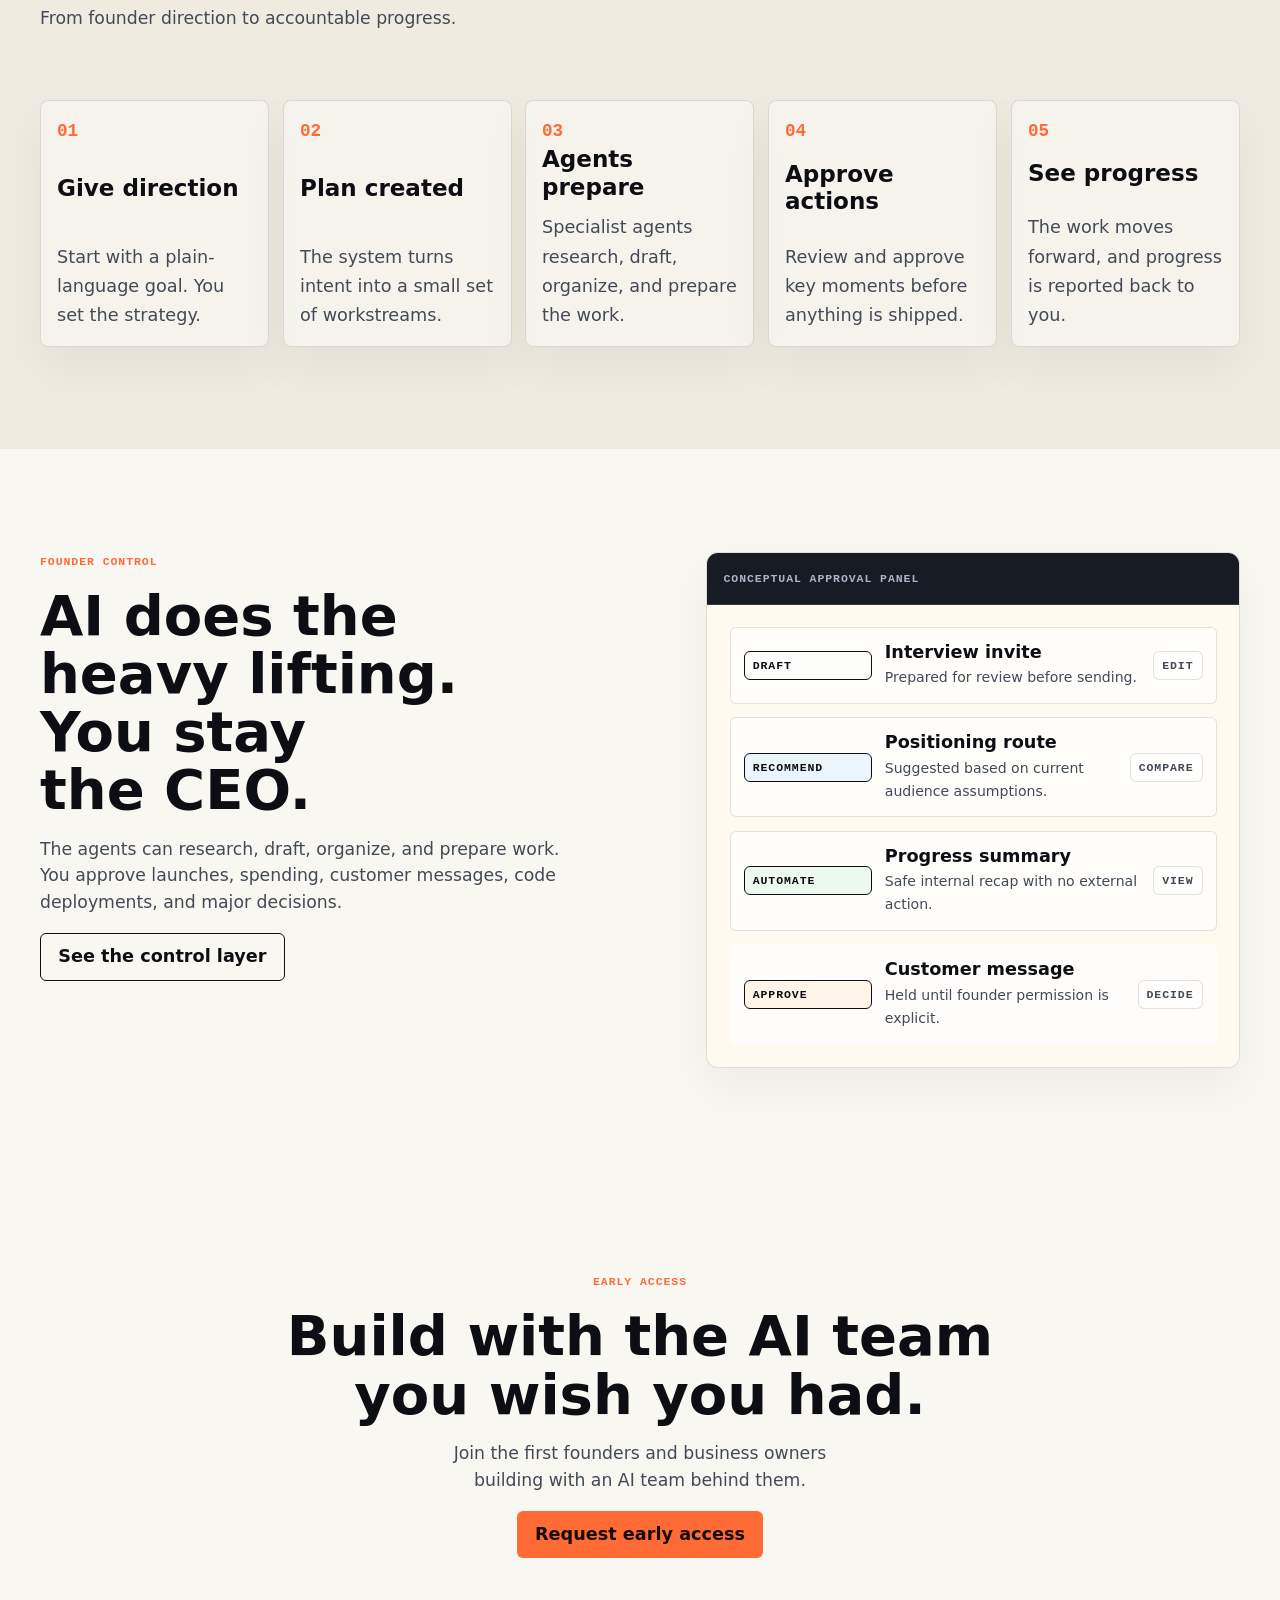
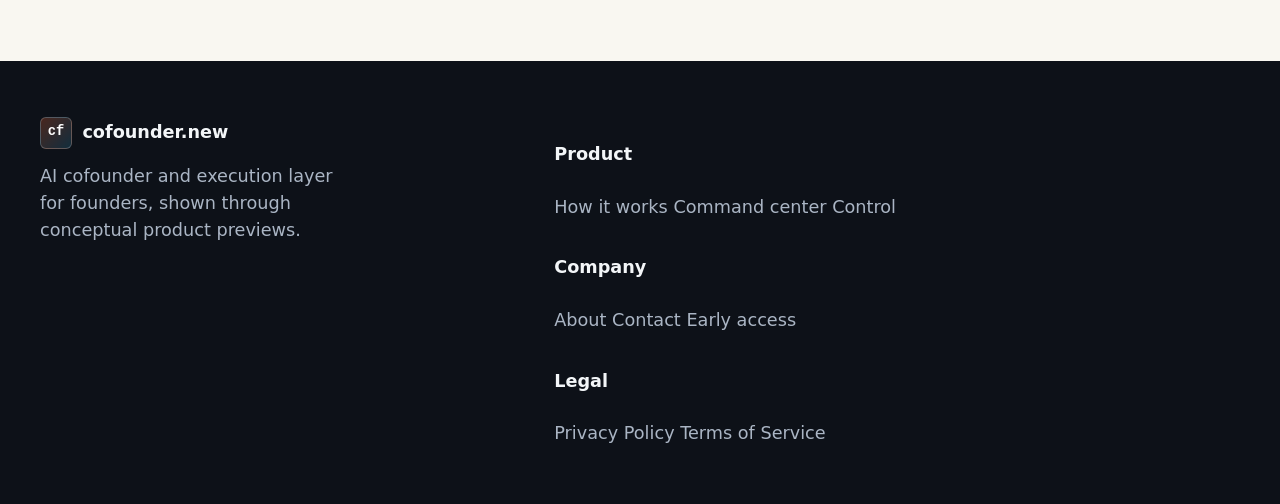
==== commit 77e09dbd: "Refine role card layout and icon placement" ====
--- a/index.html
+++ b/index.html
@@ -27,7 +27,7 @@
         <a href="contact.html">Contact</a>
       </nav>
       <div class="nav-actions">
-        <a class="button button-primary navbar-cta" href="early-access.html"><span class="hide-mobile">Request </span>early access</a>
+        <a class="button button-primary navbar-cta" href="early-access.html"><span class="hide-mobile">Request&nbsp;</span>early access</a>
         <button class="menu-toggle" type="button" data-menu-toggle aria-label="Open navigation" aria-expanded="false">
           <svg width="20" height="20" viewBox="0 0 20 20" aria-hidden="true"><path fill="currentColor" d="M3 5h14v2H3V5Zm0 4h14v2H3V9Zm0 4h14v2H3v-2Z"/></svg>
         </button>
--- a/assets/styles.css
+++ b/assets/styles.css
@@ -127,7 +127,7 @@
 .nav-links {
   display: flex;
   align-items: center;
-  gap: 1.05rem;
+  gap: 32px;
   font-size: 0.91rem;
   color: var(--dark-muted);
 }
@@ -166,6 +166,8 @@
   display: inline-flex;
   align-items: center;
   justify-content: center;
+  gap: 0.25em;
+  white-space: nowrap;
   min-height: 2.85rem;
   padding: 0.82rem 1.08rem;
   border: 1px solid transparent;
@@ -1460,31 +1462,64 @@
 
 @media (max-width: 560px) {
   .nav-wrap {
-    width: min(100% - 1rem, 1180px);
-    gap: 0.5rem;
+    height: 64px;
+    padding-inline: 16px;
+    gap: 12px;
+    width: 100%;
+  }
+
+  .brand {
+    min-width: 0;
+    flex: 1;
+    gap: 0.45rem;
   }
 
   .brand span:last-child {
-    max-width: 7.2rem;
+    max-width: none;
     overflow: hidden;
     text-overflow: ellipsis;
   }
 
+  .nav-actions {
+    gap: 10px;
+  }
+
+  .menu-toggle {
+    width: 44px;
+    height: 44px;
+  }
+
   .nav-actions .button {
-    min-height: 2.5rem;
-    padding: 0.68rem 0.7rem;
-    font-size: 0.8rem;
-    max-width: 6.2rem;
-    text-align: center;
-  }
-
-  .brand {
-    gap: 0.45rem;
+    padding: 10px 14px;
+    font-size: 14px;
+    line-height: 1;
+    min-height: 40px;
+    border-radius: 8px;
+    white-space: nowrap;
+    max-width: none;
+  }
+
+  .hide-mobile {
+    display: none;
   }
 
   .brand-mark {
     width: 1.85rem;
     height: 1.85rem;
+  }
+}
+
+@media (max-width: 480px) {
+  .nav-actions .button {
+    padding: 9px 12px;
+    font-size: 13px;
+    min-height: 38px;
+  }
+}
+
+@media (max-width: 380px) {
+  .nav-actions .button {
+    display: none;
   }
 
   .hero {
@@ -1918,3 +1953,55 @@
   text-wrap: balance;
   color: var(--dark-muted);
 }
+
+/* Product Role Cards Layout */
+.product-role-card {
+  min-height: 390px;
+  padding: 28px 28px;
+  display: flex;
+  flex-direction: column;
+}
+
+.role-card-top {
+  display: flex;
+  flex-direction: column;
+  gap: 12px;
+}
+
+.role-card-icon {
+  width: 24px;
+  height: 24px;
+  margin-top: 8px;
+  color: var(--dark-muted);
+}
+
+.role-card-title {
+  min-height: 56px;
+  line-height: 1.05;
+  margin: 0;
+}
+
+.role-card-description {
+  min-height: 82px;
+  margin-top: 14px;
+  line-height: 1.45;
+}
+
+.role-card-bottom {
+  margin-top: auto;
+  display: flex;
+  flex-direction: column;
+  gap: 14px;
+}
+
+.product-role-card .example-output {
+  min-height: 74px;
+  padding: 14px 16px;
+  display: flex;
+  align-items: center;
+}
+
+.product-role-card .status-pill {
+  align-self: flex-start;
+}
+
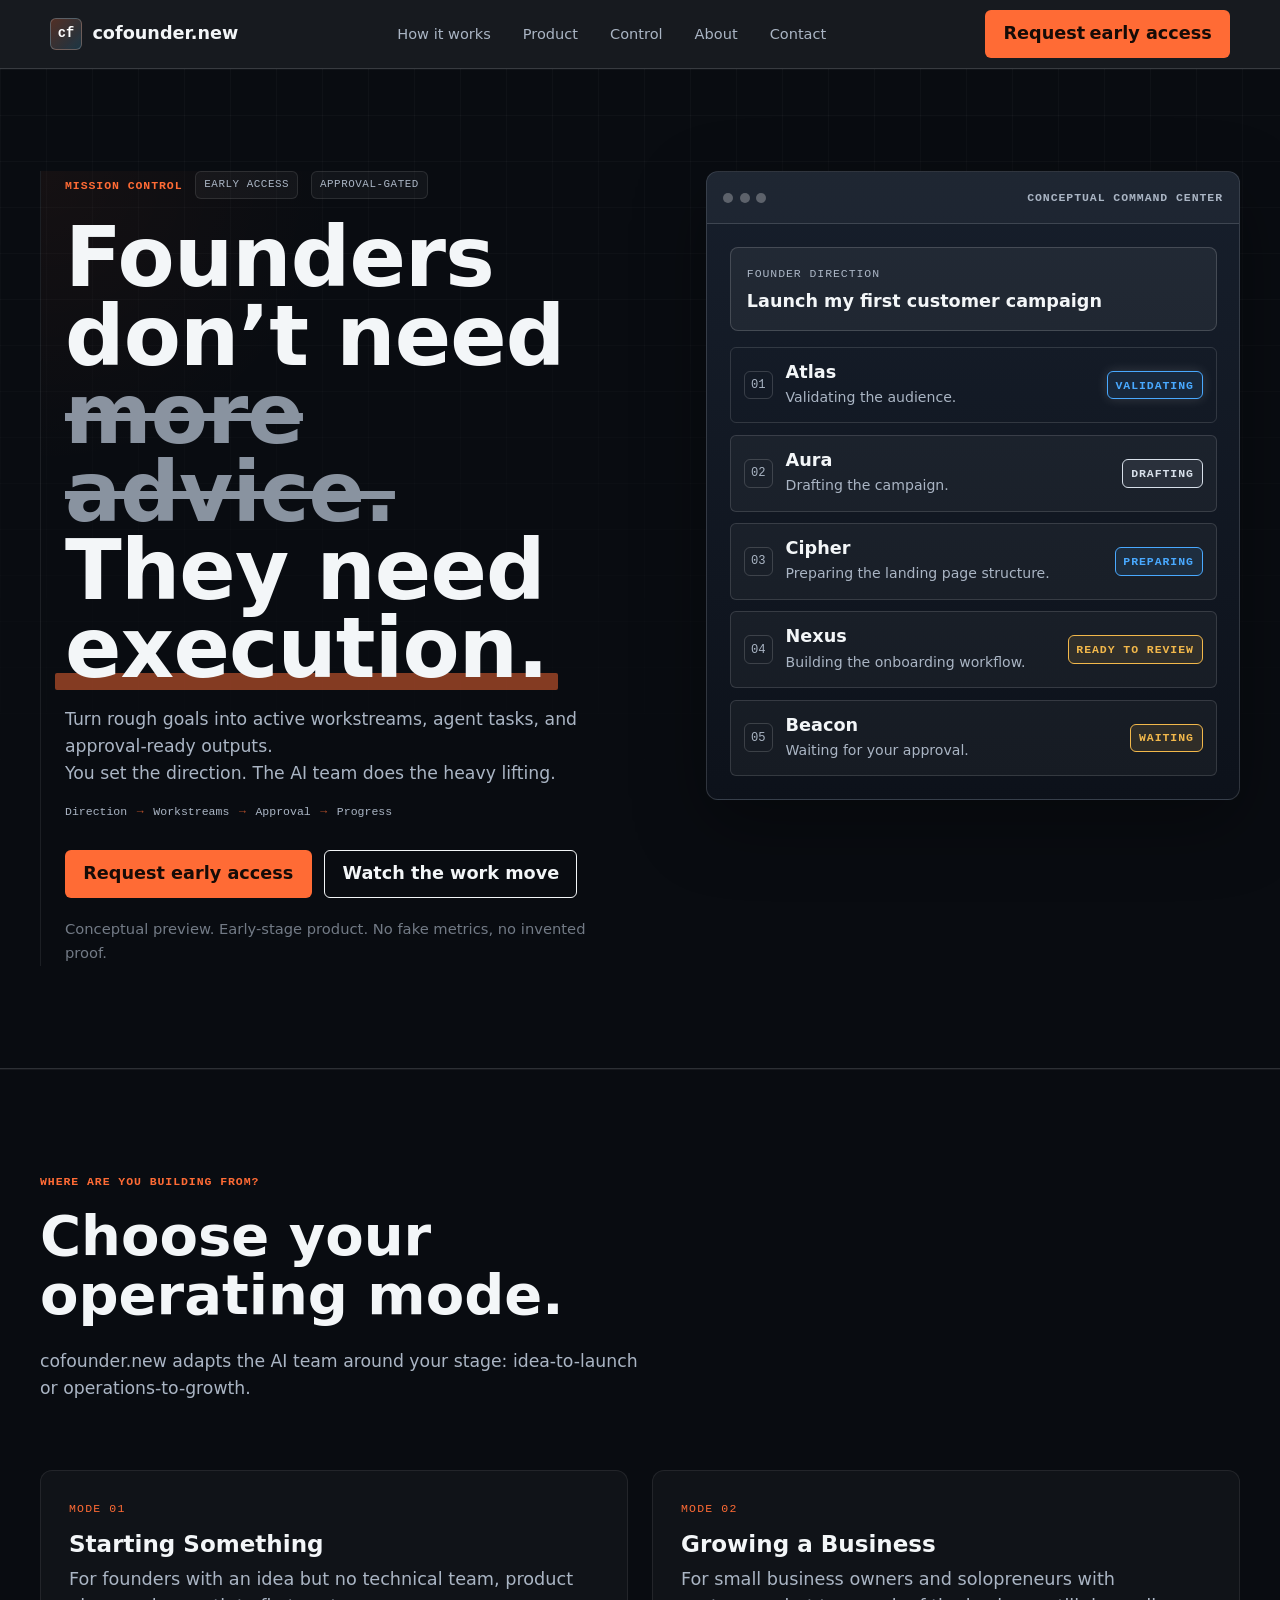
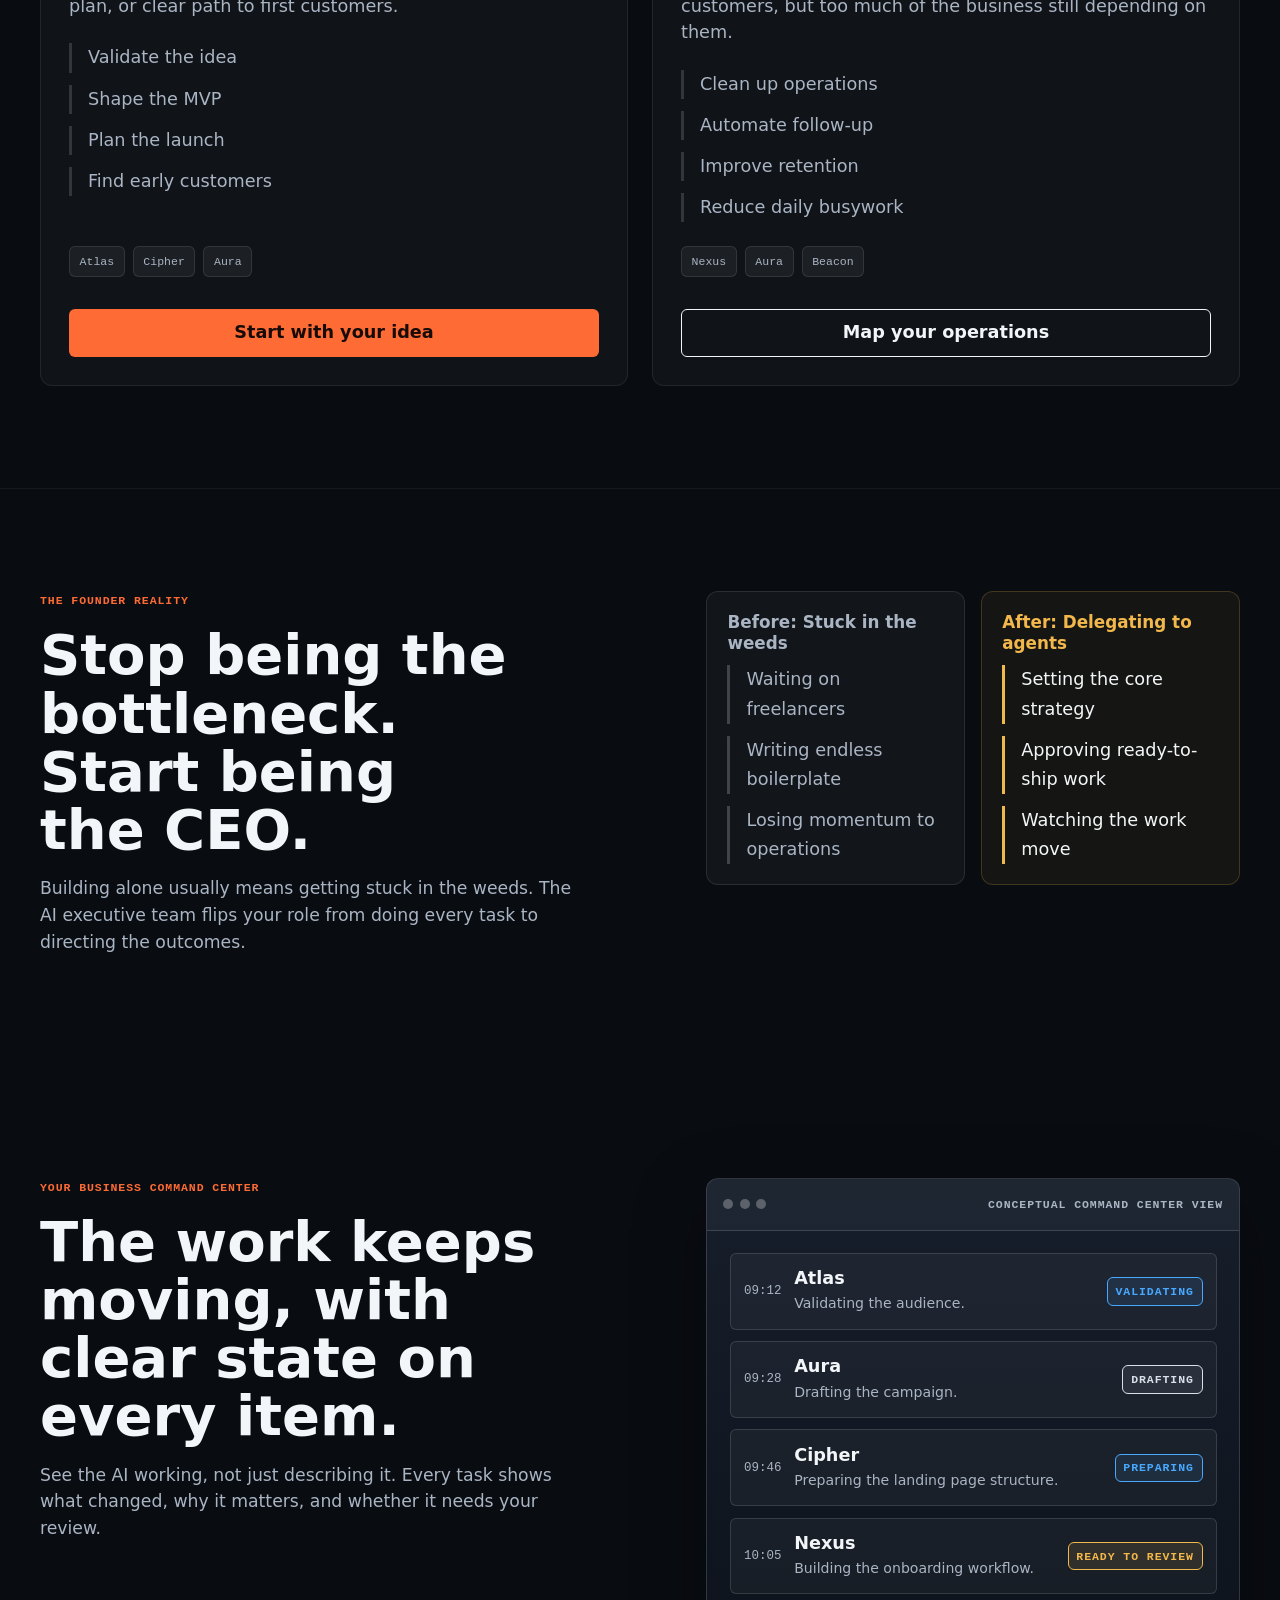
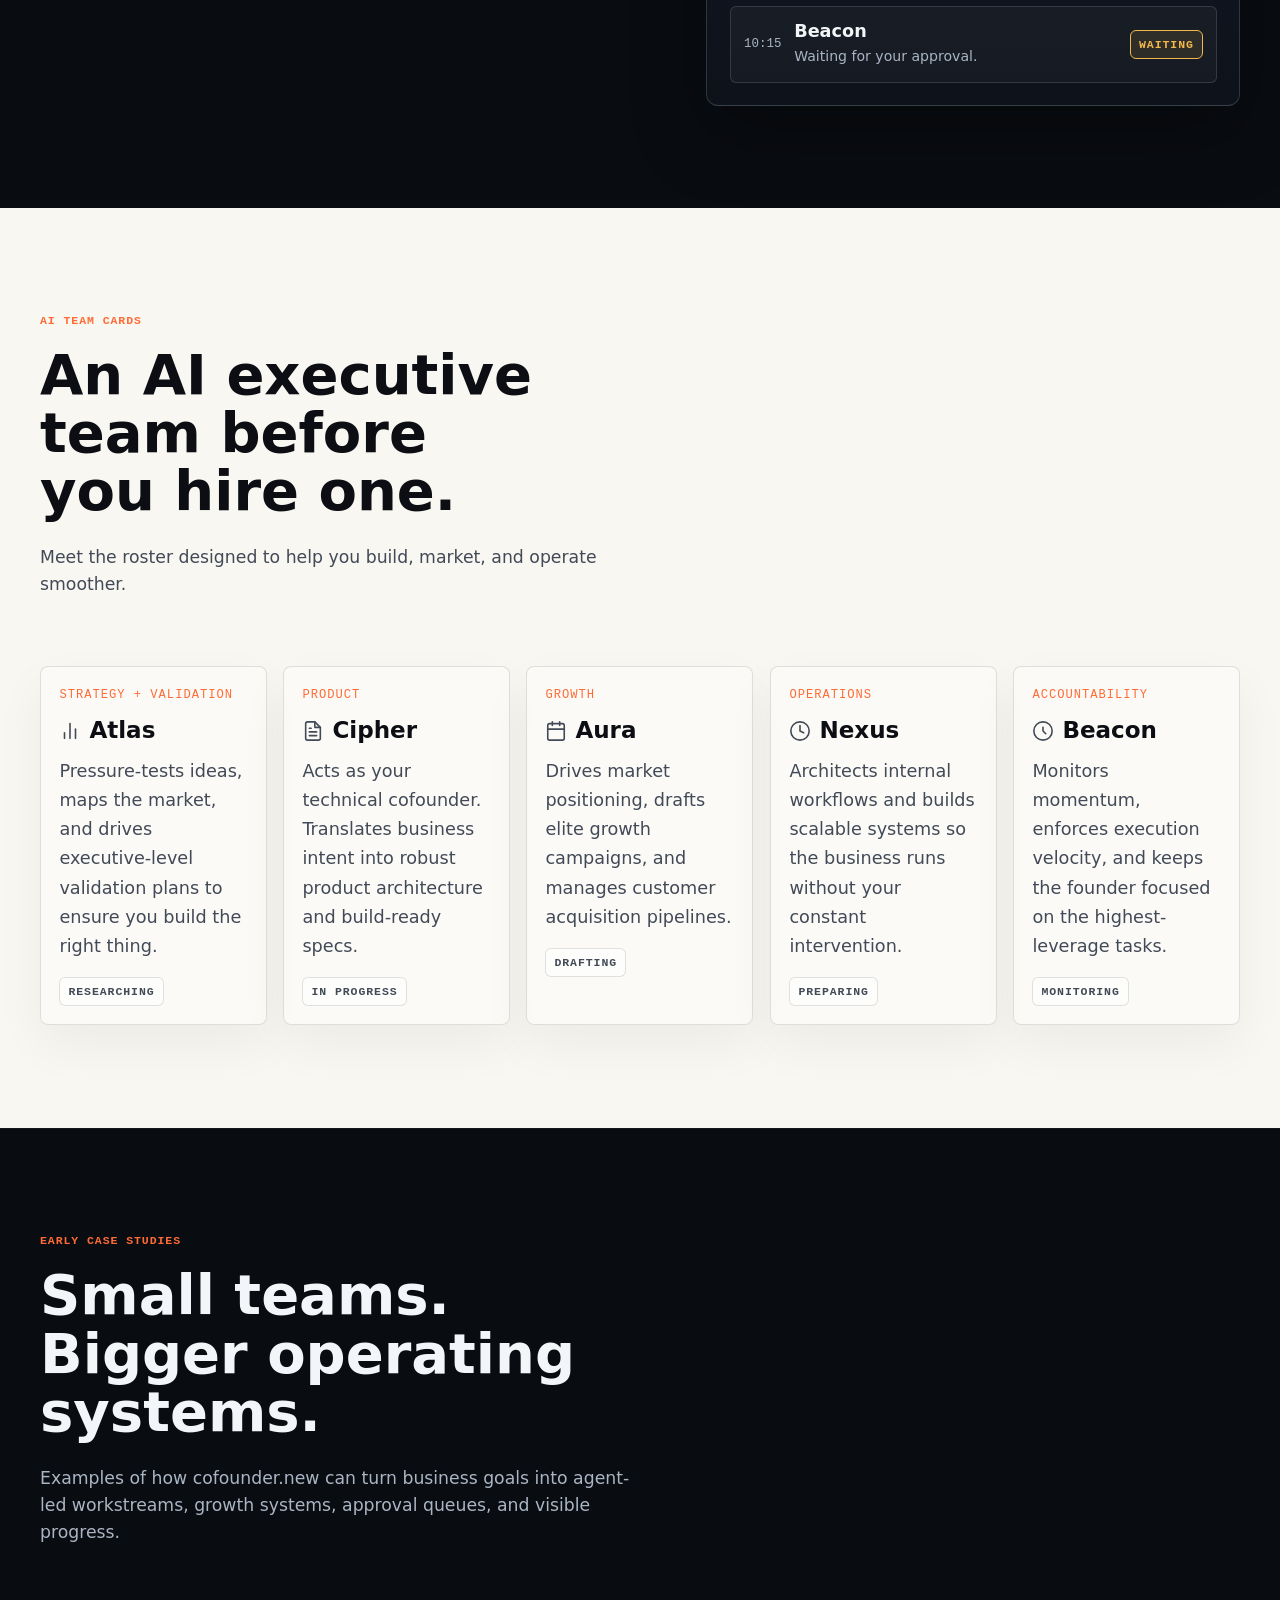
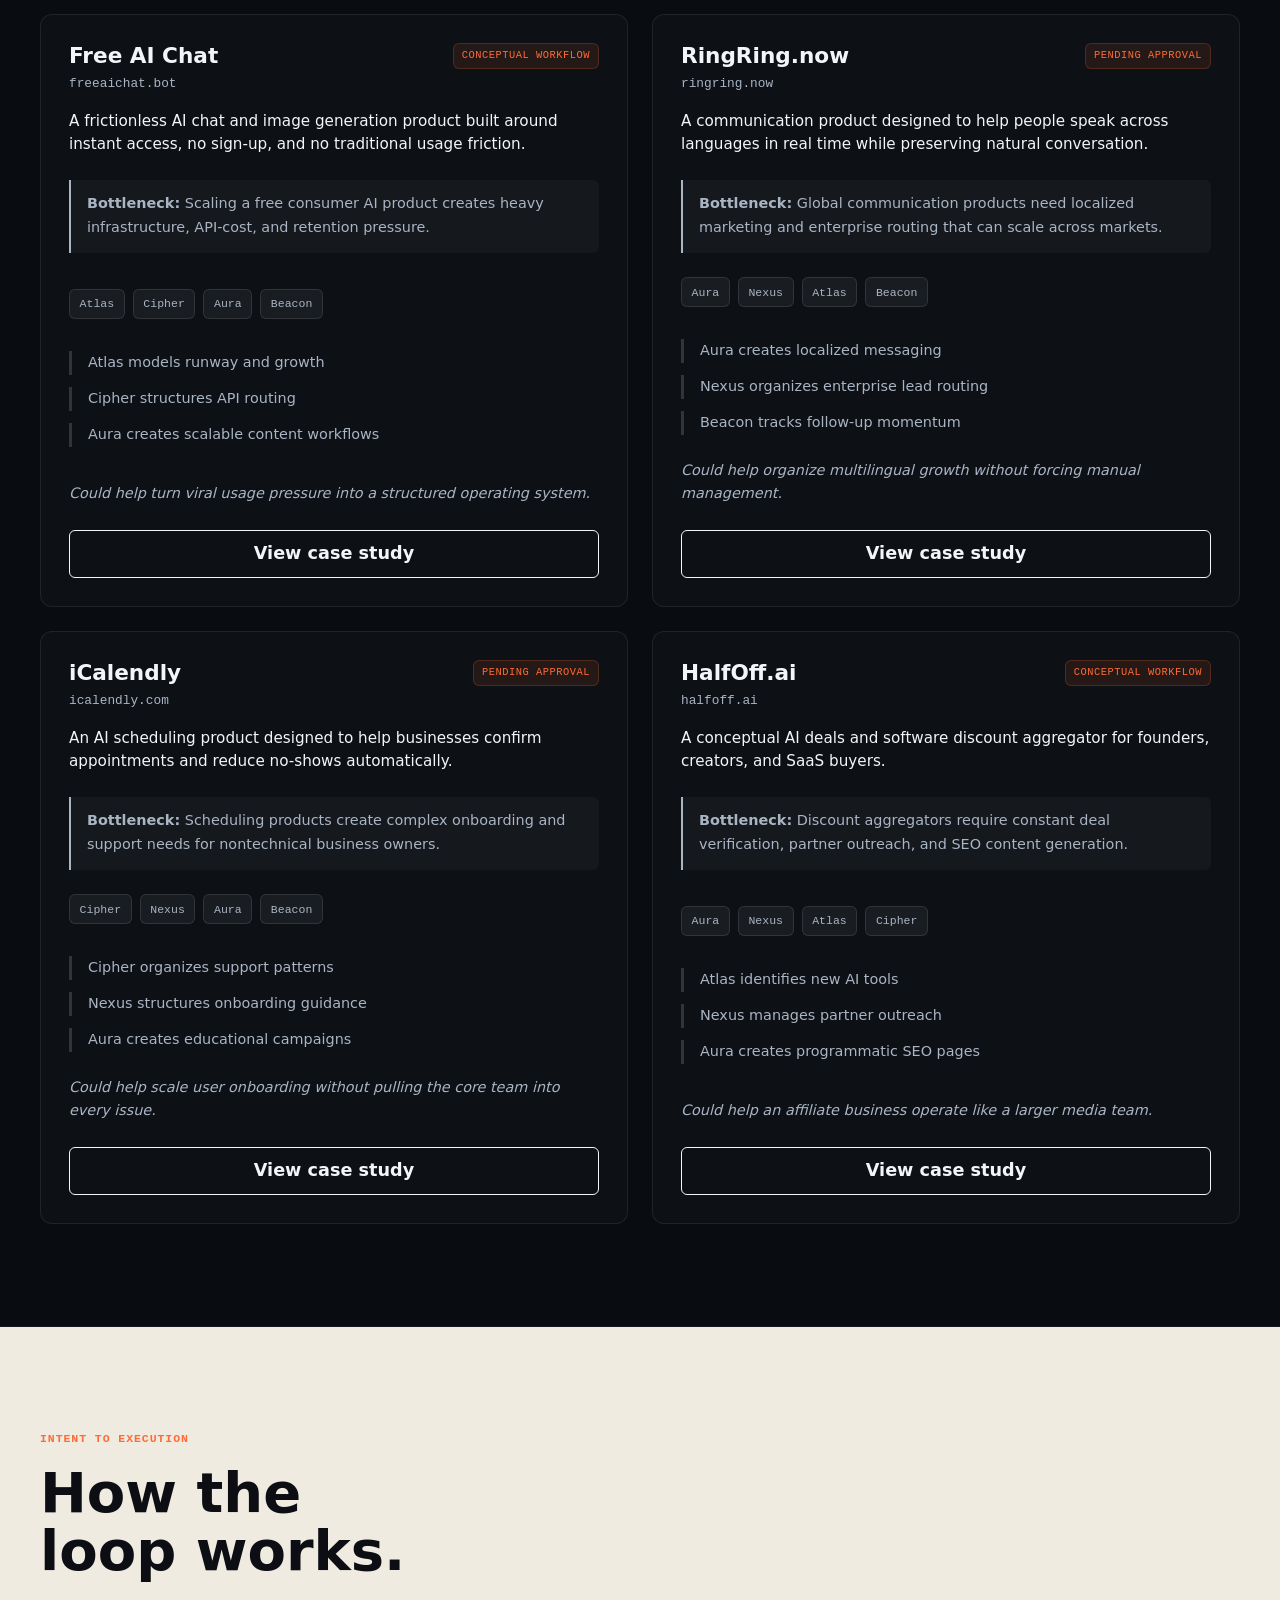
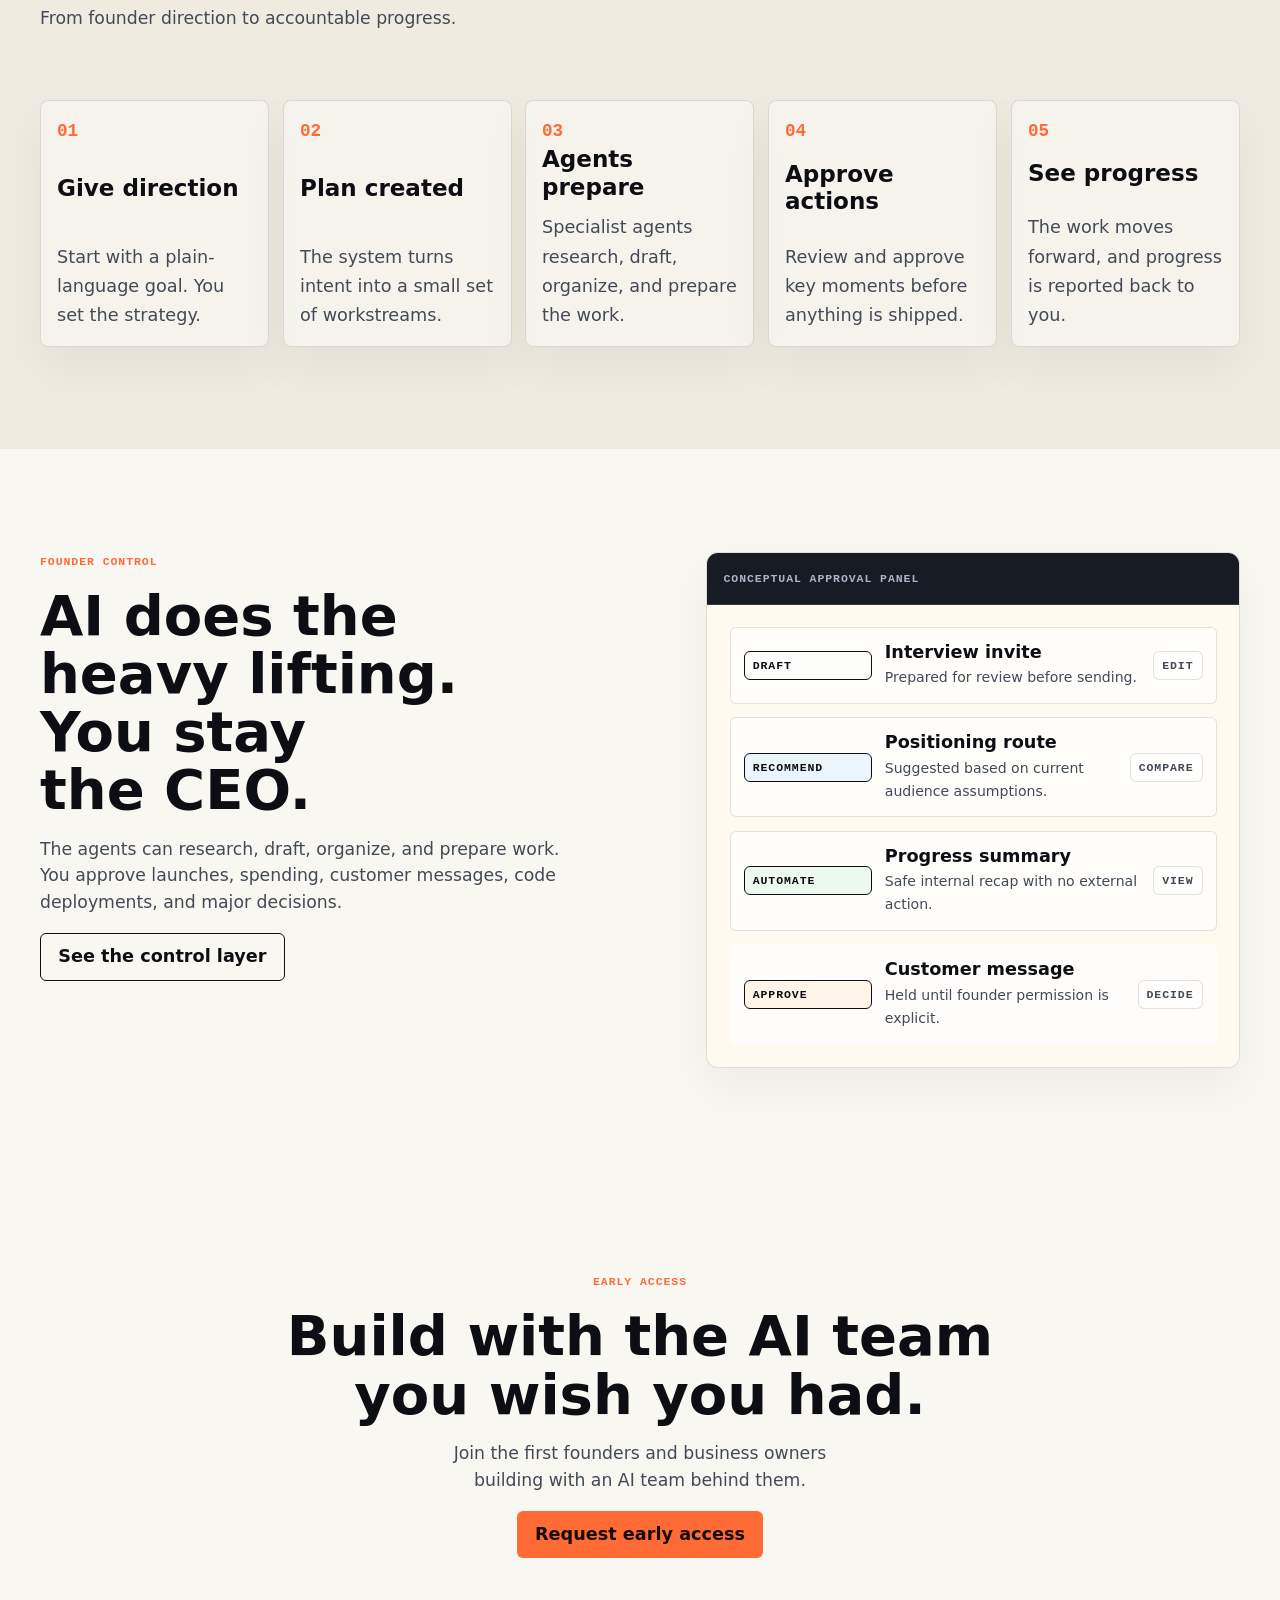
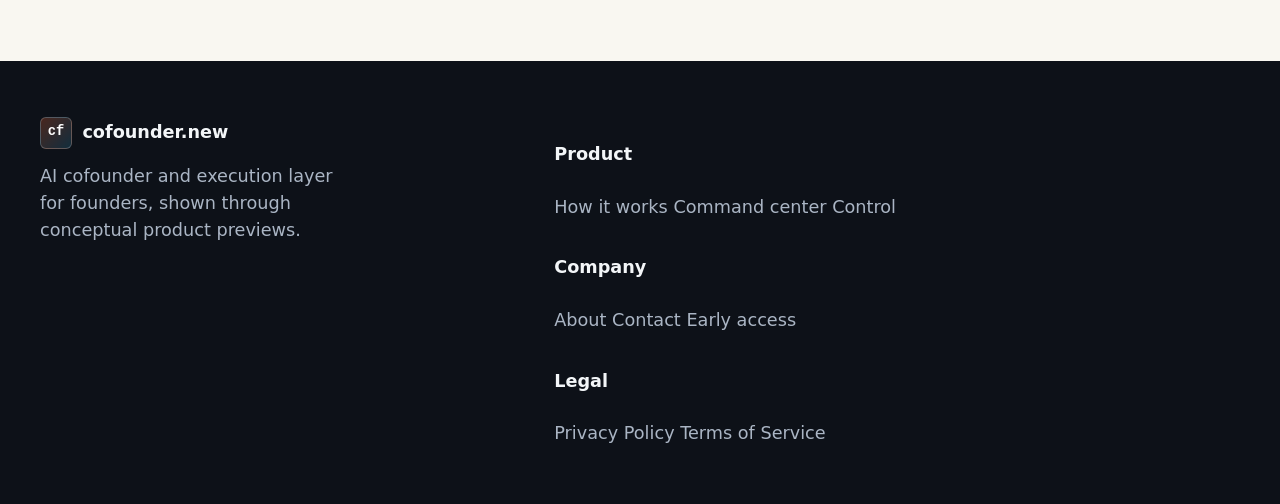
==== commit 4aae01c4: "UI polish: Navbar CTA sizing, Case studies routing, and Product card tightening" ====
--- a/index.html
+++ b/index.html
@@ -27,7 +27,7 @@
         <a href="contact.html">Contact</a>
       </nav>
       <div class="nav-actions">
-        <a class="button button-primary navbar-cta" href="early-access.html"><span class="hide-mobile">Request&nbsp;</span>early access</a>
+        <a class="button button-primary navbar-cta" href="early-access.html"><span class="hide-mobile">Request </span>early access</a>
         <button class="menu-toggle" type="button" data-menu-toggle aria-label="Open navigation" aria-expanded="false">
           <svg width="20" height="20" viewBox="0 0 20 20" aria-hidden="true"><path fill="currentColor" d="M3 5h14v2H3V5Zm0 4h14v2H3V9Zm0 4h14v2H3v-2Z"/></svg>
         </button>
@@ -214,7 +214,7 @@
       </div>
     </section>
 
-    <section class="section dark-section" style="border-top: 1px solid rgba(255,255,255,0.05); border-bottom: 1px solid rgba(255,255,255,0.05);">
+    <section id="case-studies" class="section dark-section" style="border-top: 1px solid rgba(255,255,255,0.05); border-bottom: 1px solid rgba(255,255,255,0.05);">
       <div class="container">
         <div class="section-heading reveal">
           <div>
--- a/assets/styles.css
+++ b/assets/styles.css
@@ -677,6 +677,11 @@
   gap: 1rem;
 }
 
+.product-role-section {
+  padding-top: 4rem;
+  padding-bottom: 5rem;
+}
+
 .product-role-section .section-inner {
   width: 100%;
   max-width: 1320px;
@@ -686,13 +691,14 @@
 
 .product-role-section .section-heading {
   max-width: 820px;
+  margin-bottom: 52px;
 }
 
 .product-role-grid {
   width: 100%;
   display: grid;
   grid-template-columns: repeat(4, minmax(260px, 1fr));
-  gap: clamp(18px, 1.5vw, 24px);
+  gap: clamp(22px, 2vw, 26px);
 }
 
 .product-role-card {
@@ -1956,8 +1962,8 @@
 
 /* Product Role Cards Layout */
 .product-role-card {
-  min-height: 390px;
-  padding: 28px 28px;
+  min-height: 370px;
+  padding: 24px 24px;
   display: flex;
   flex-direction: column;
 }
@@ -1965,38 +1971,39 @@
 .role-card-top {
   display: flex;
   flex-direction: column;
-  gap: 12px;
+  gap: 8px;
 }
 
 .role-card-icon {
   width: 24px;
   height: 24px;
-  margin-top: 8px;
+  margin-top: 4px;
+  margin-bottom: 6px;
   color: var(--dark-muted);
 }
 
 .role-card-title {
-  min-height: 56px;
+  min-height: auto;
   line-height: 1.05;
-  margin: 0;
+  margin: 0 0 18px 0;
 }
 
 .role-card-description {
-  min-height: 82px;
-  margin-top: 14px;
-  line-height: 1.45;
+  min-height: 72px;
+  margin: 0 0 18px 0;
+  line-height: 1.4;
 }
 
 .role-card-bottom {
   margin-top: auto;
   display: flex;
   flex-direction: column;
-  gap: 14px;
+  gap: 12px;
 }
 
 .product-role-card .example-output {
-  min-height: 74px;
-  padding: 14px 16px;
+  min-height: 64px;
+  padding: 12px 14px;
   display: flex;
   align-items: center;
 }
@@ -2005,3 +2012,23 @@
   align-self: flex-start;
 }
 
+/* About Page Mission Section */
+.about-section-inner {
+  max-width: 1120px;
+  margin: 0 auto;
+  padding-inline: clamp(24px, 5vw, 80px);
+}
+
+.about-mission-title {
+  max-width: 760px;
+  font-size: clamp(3.5rem, 6vw, 6.25rem);
+  line-height: 0.95;
+  letter-spacing: -0.055em;
+  margin: 0 0 28px 0;
+  text-wrap: balance;
+}
+
+.about-mission-copy {
+  max-width: 760px;
+  line-height: 1.55;
+}
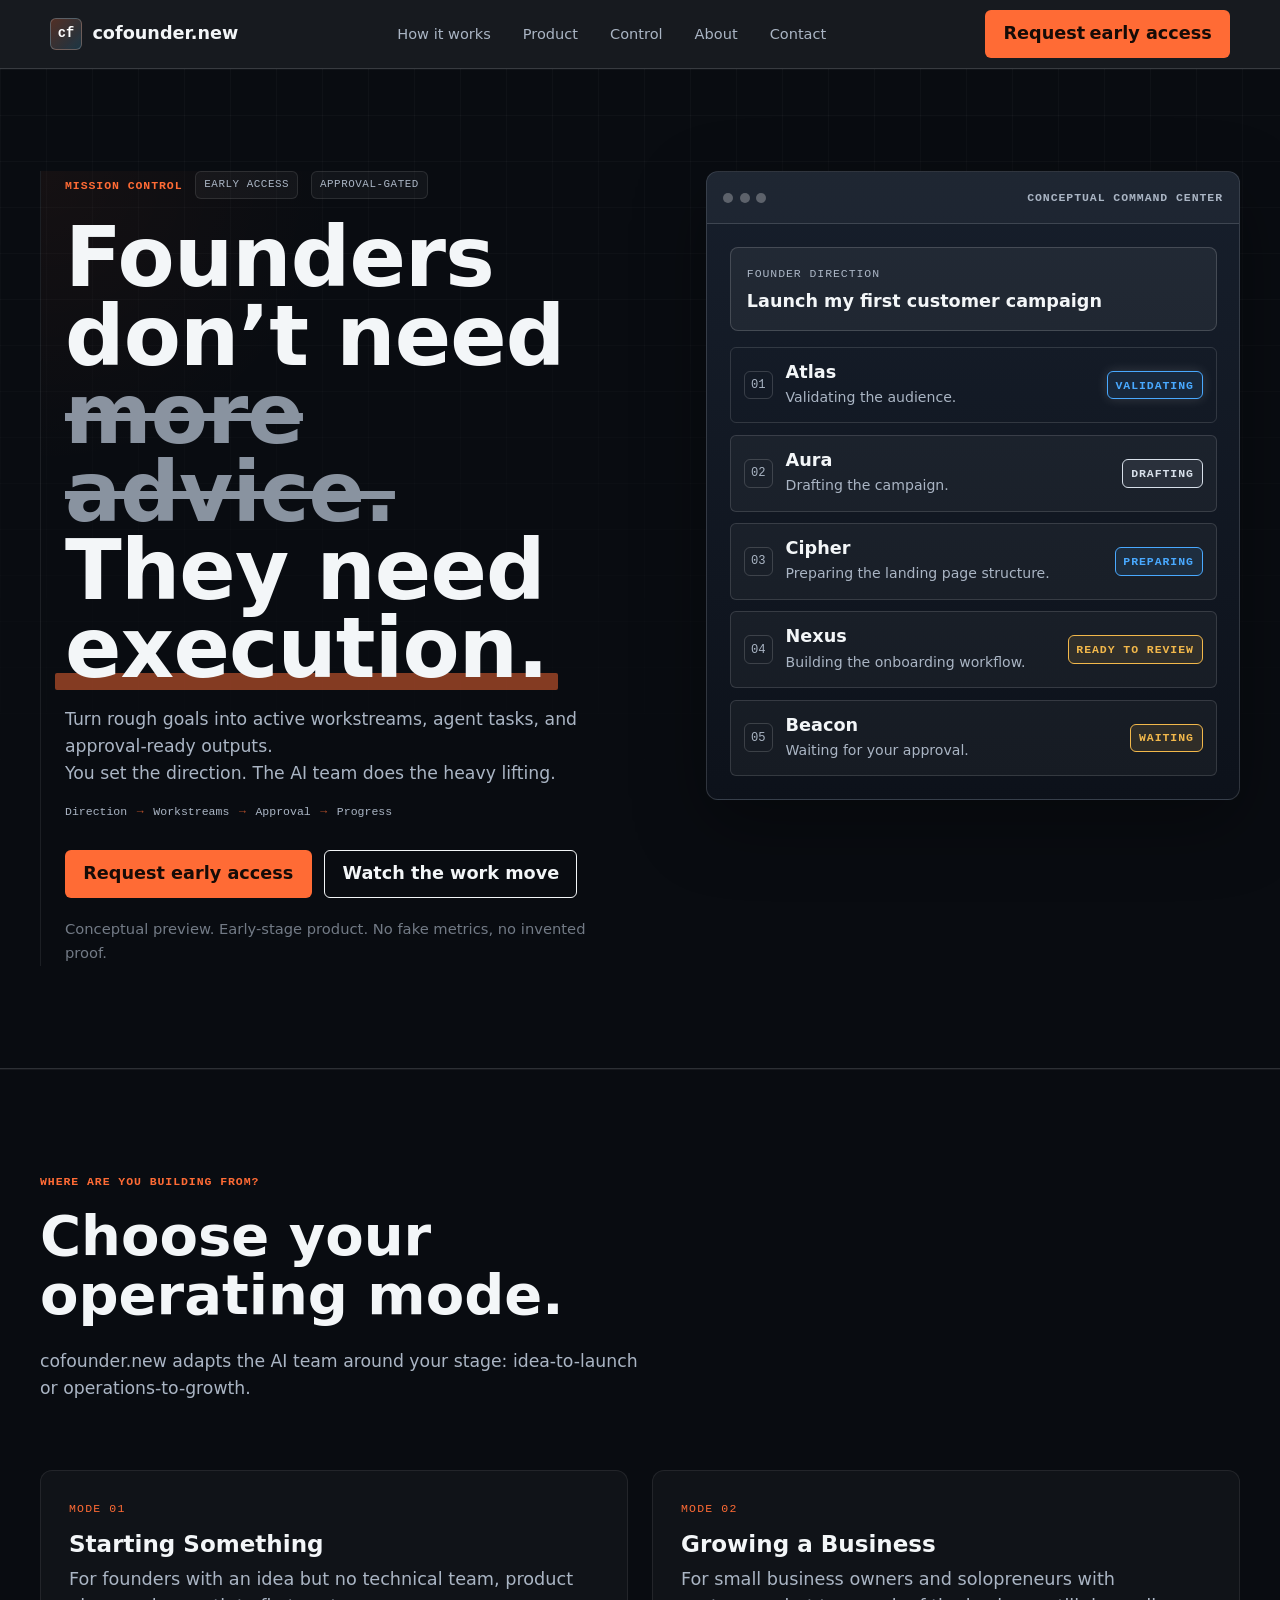
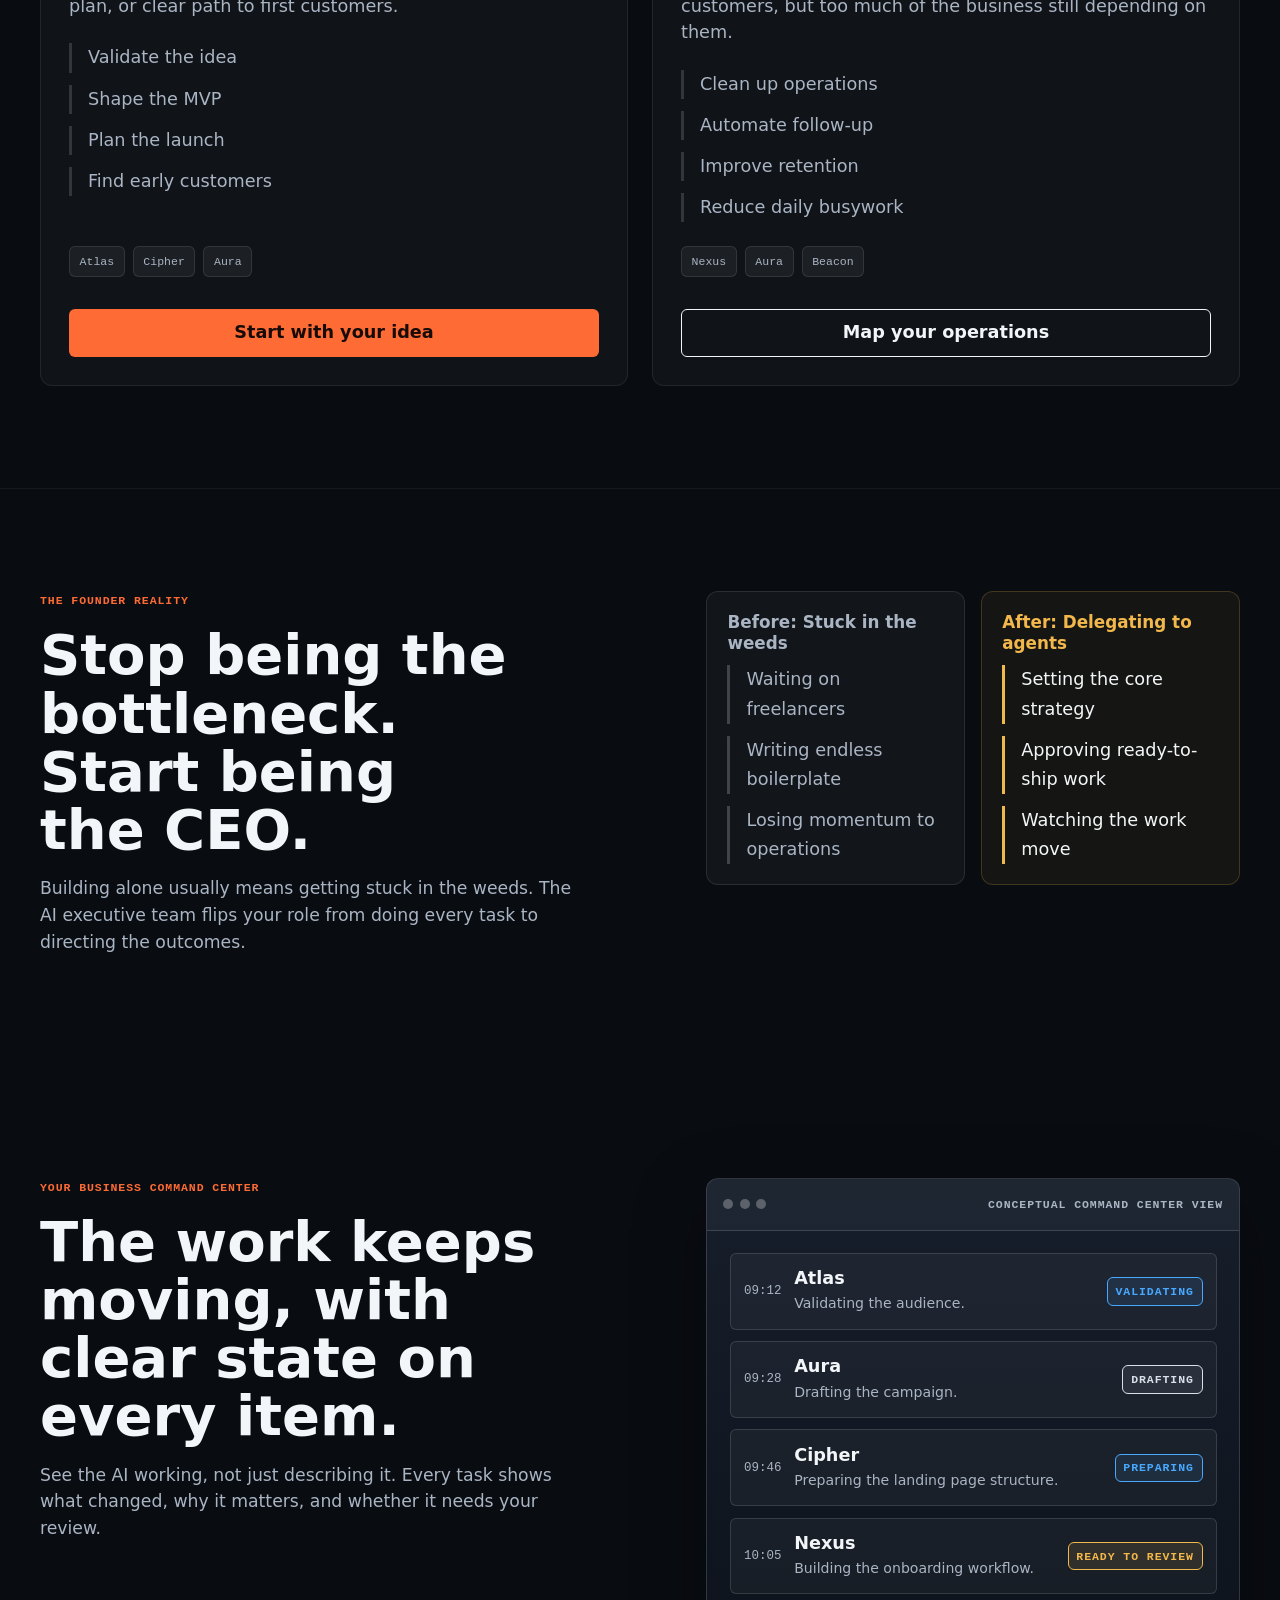
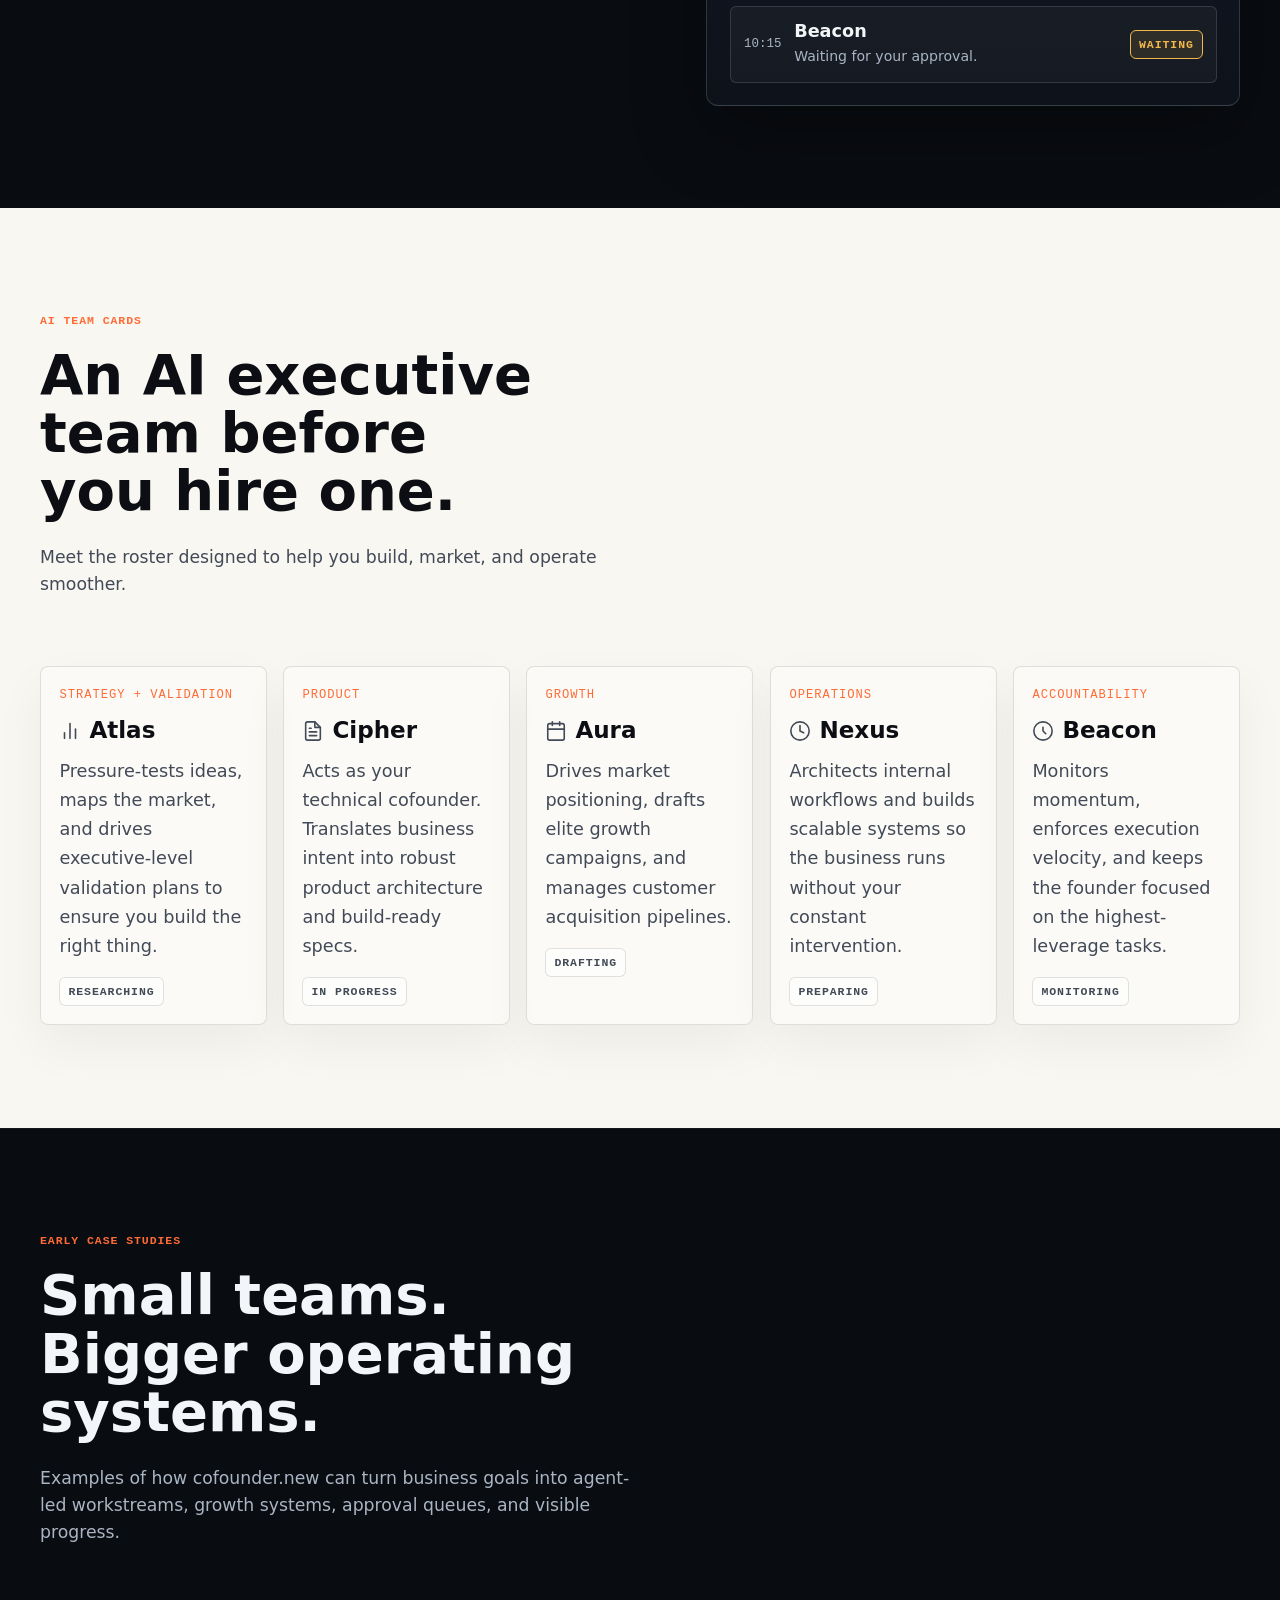
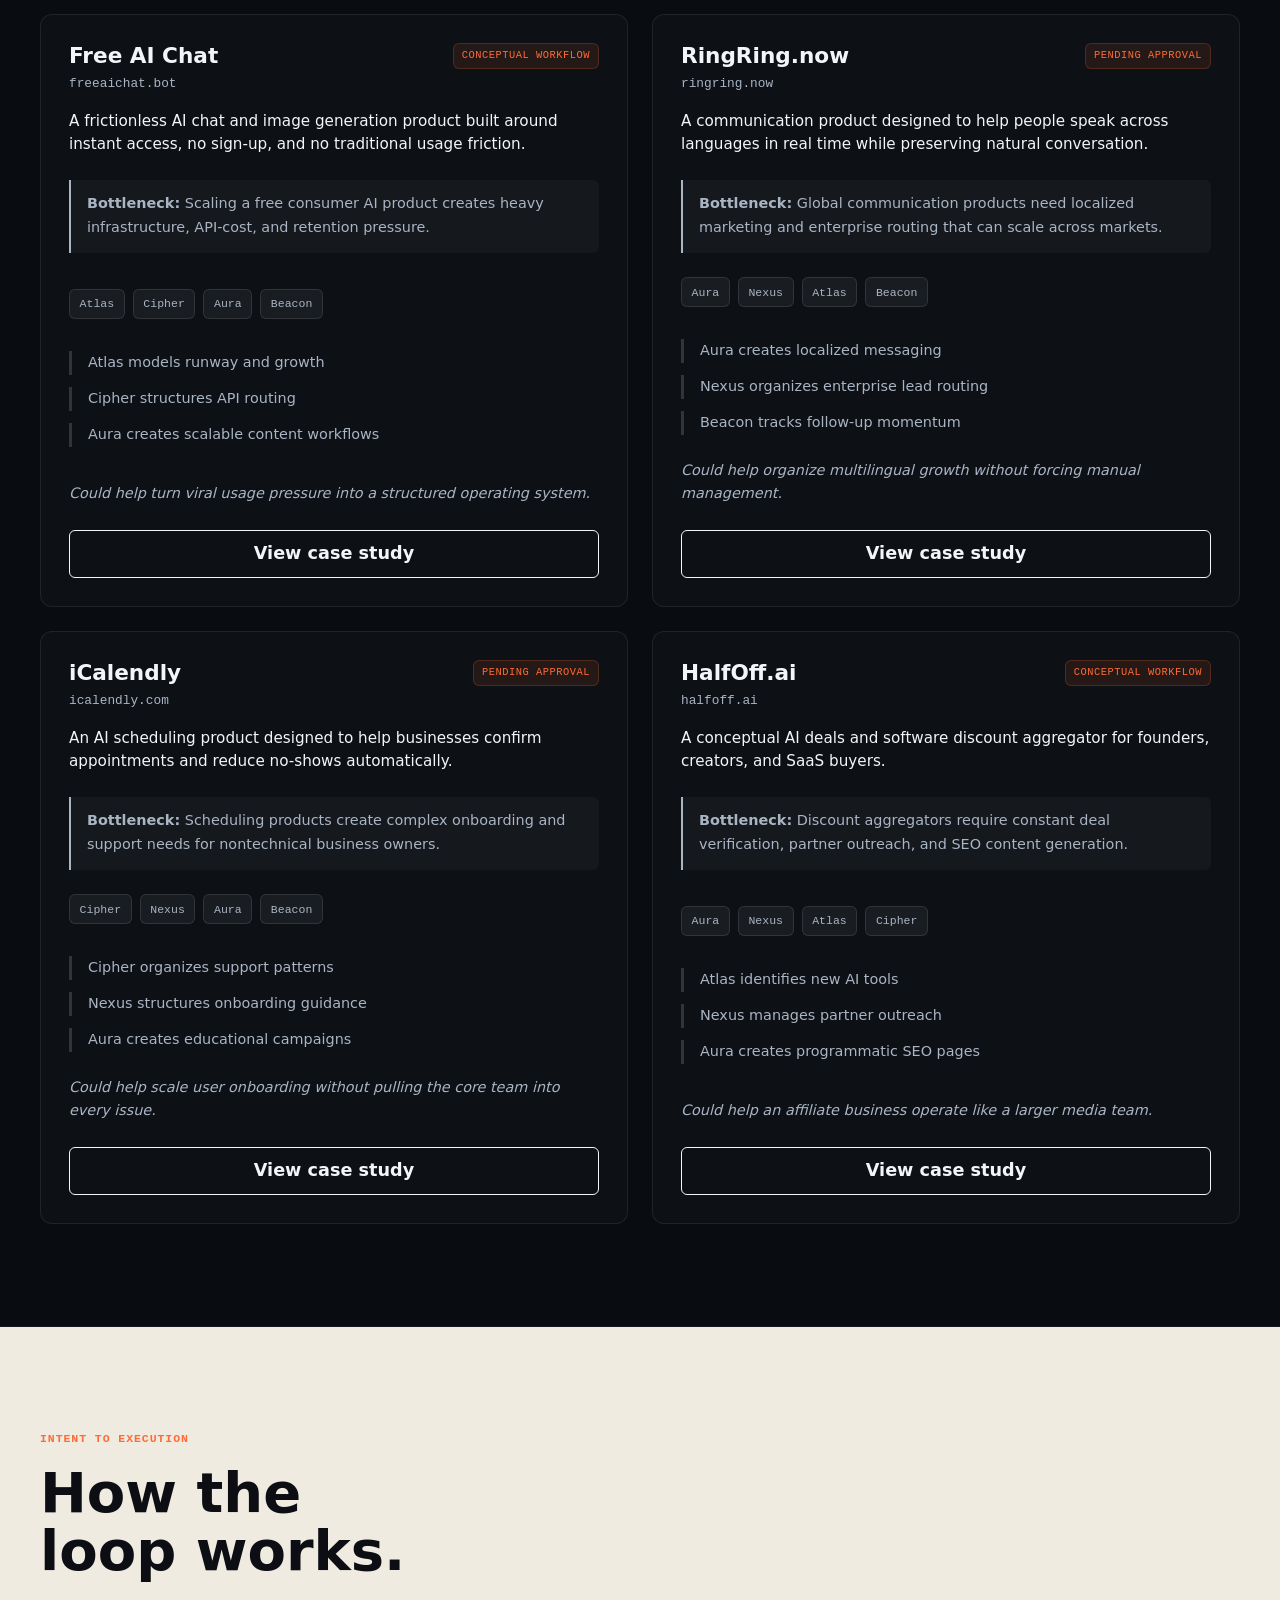
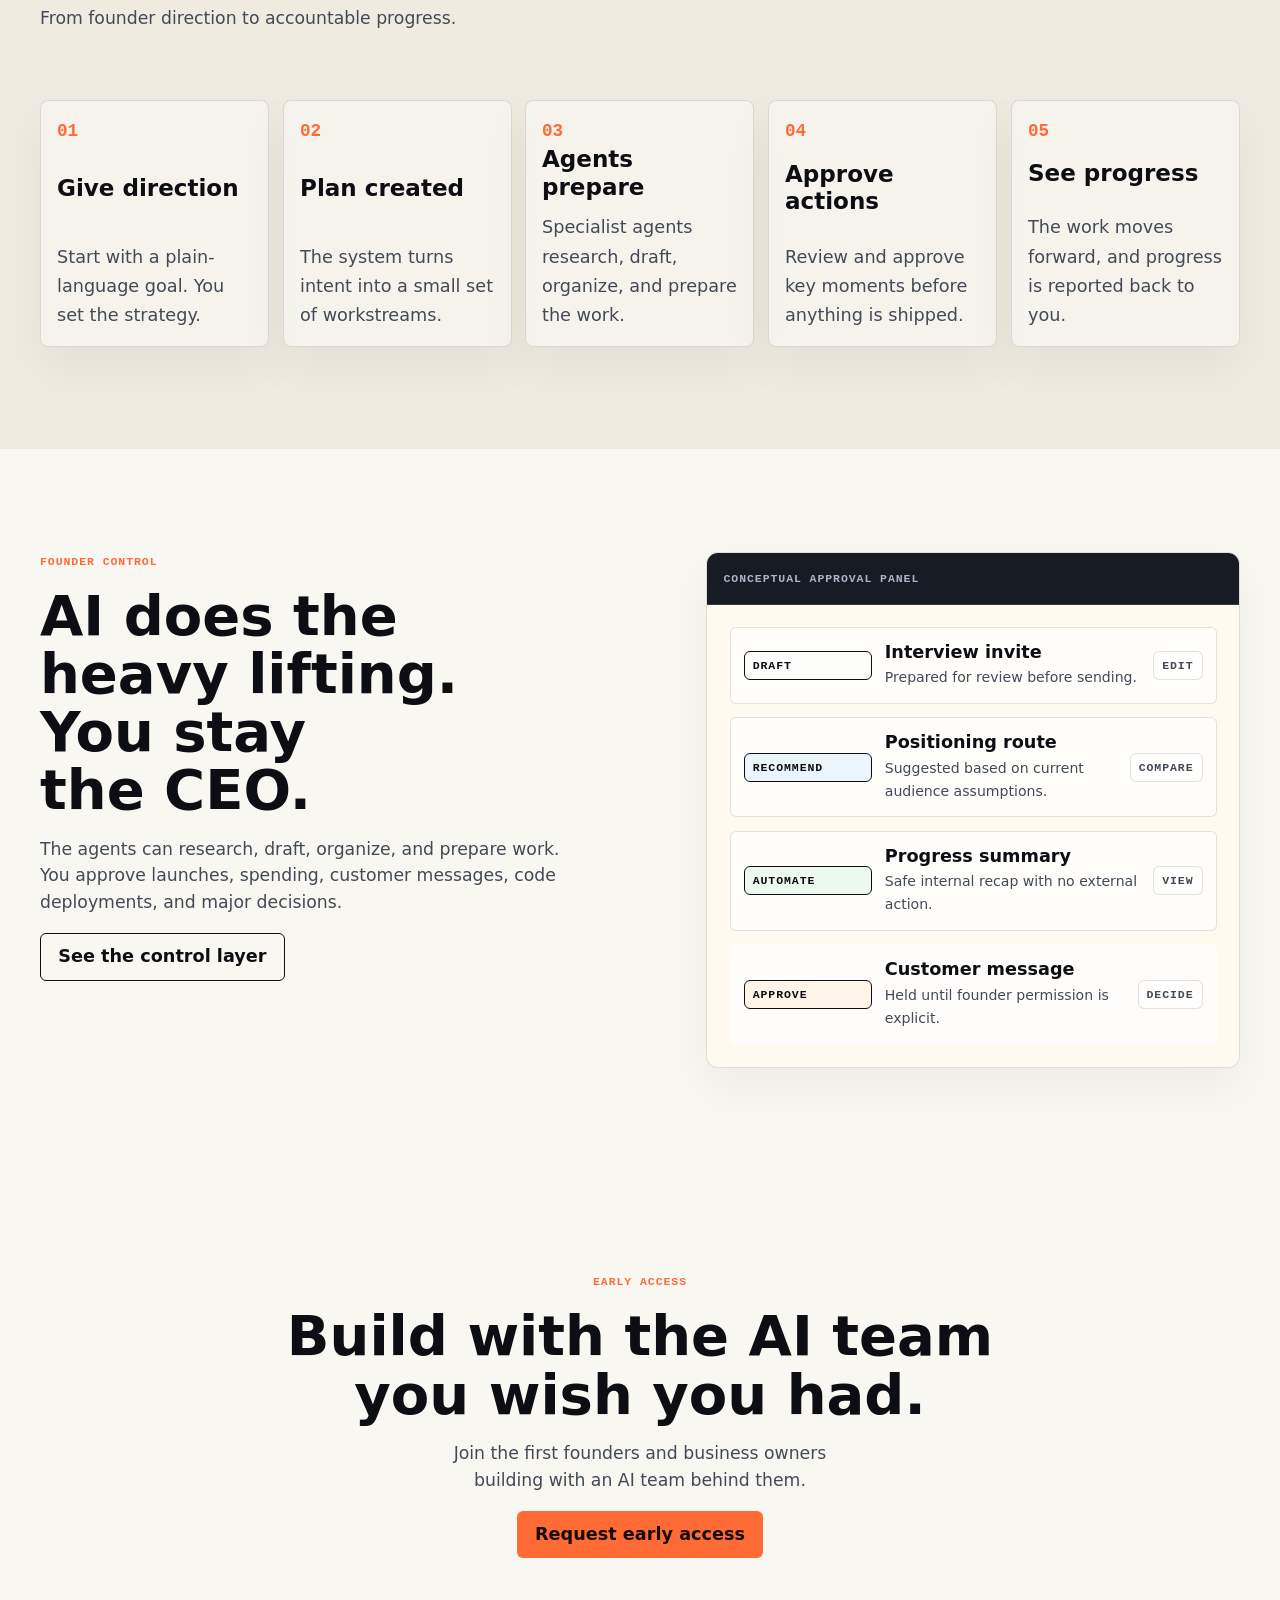
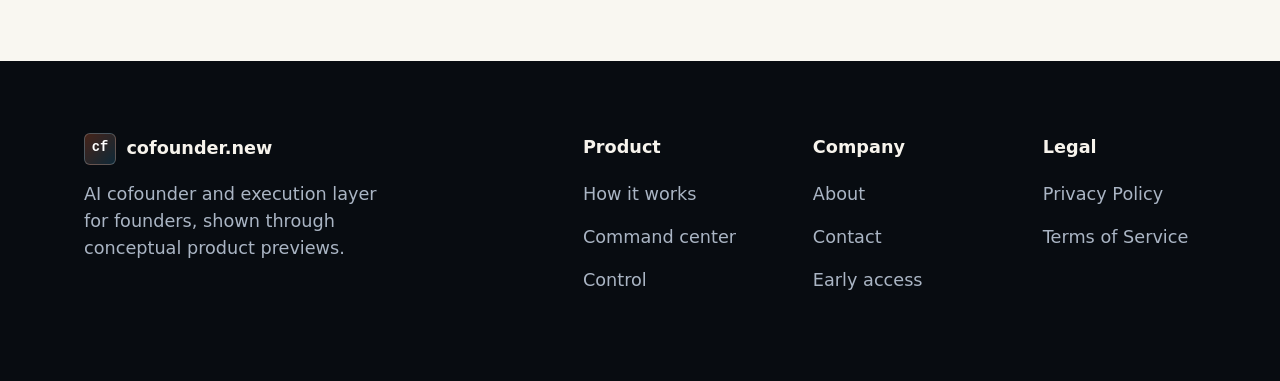
==== commit f4677f23: "Fix footer layout and CSS distortion" ====
--- a/index.html
+++ b/index.html
@@ -378,7 +378,7 @@
   </main>
 
   <footer class="site-footer">
-  <div class="container footer-grid">
+  <div class="footer-inner">
     <div class="footer-brand">
       <div class="footer-logo-row">
         <a class="brand" href="index.html"><span class="brand-mark">cf</span><span>cofounder.new</span></a>
--- a/assets/styles.css
+++ b/assets/styles.css
@@ -684,7 +684,7 @@
 
 .product-role-section .section-inner {
   width: 100%;
-  max-width: 1320px;
+  max-width: 1120px;
   margin: 0 auto;
   padding-inline: clamp(24px, 5vw, 80px);
 }
@@ -697,8 +697,8 @@
 .product-role-grid {
   width: 100%;
   display: grid;
-  grid-template-columns: repeat(4, minmax(260px, 1fr));
-  gap: clamp(22px, 2vw, 26px);
+  grid-template-columns: repeat(2, minmax(0, 1fr));
+  gap: clamp(28px, 3vw, 36px);
 }
 
 .product-role-card {
@@ -706,13 +706,7 @@
   min-width: 0;
 }
 
-@media (max-width: 1180px) {
-  .product-role-grid {
-    grid-template-columns: repeat(2, minmax(0, 1fr));
-  }
-}
-
-@media (max-width: 640px) {
+@media (max-width: 760px) {
   .product-role-grid {
     grid-template-columns: 1fr;
   }
@@ -1310,39 +1304,19 @@
   color: var(--ink-soft);
 }
 
-.site-footer {
-  padding: 3.5rem 0;
-  background: #0d1118;
-  color: var(--dark-text);
-}
-
-.footer-grid {
-  display: grid;
-  grid-template-columns: minmax(220px, 1fr) repeat(3, minmax(140px, auto));
-  gap: 2rem;
-}
-
-.footer-grid p,
-.footer-links a {
-  color: var(--dark-muted);
-}
-
-.footer-links {
-  display: grid;
-  gap: 0.5rem;
-}
-
-.footer-links strong {
-  margin-bottom: 0.25rem;
-}
-
-.footer-links a {
-  text-decoration: none;
-}
-
-.footer-links a:hover {
-  color: var(--dark-text);
-}
+
+
+
+
+
+
+
+
+
+
+
+
+
 
 .reveal {
   opacity: 0;
@@ -1450,9 +1424,7 @@
   .case-grid,
   .info-grid,
   .split-list,
-  .footer-grid {
-    grid-template-columns: 1fr;
-  }
+  
 
   .control-row,
   .task-item,
@@ -1940,30 +1912,16 @@
 }
 
 /* Footer Brand and Description */
-.footer-brand {
-  display: flex;
-  flex-direction: column;
-  align-items: flex-start;
-}
-
-.footer-logo-row {
-  display: flex;
-  align-items: center;
-  gap: 10px;
-  margin-bottom: 14px;
-}
-
-.footer-description {
-  max-width: 360px;
-  line-height: 1.55;
-  text-wrap: balance;
-  color: var(--dark-muted);
-}
+
+
+
+
+
 
 /* Product Role Cards Layout */
 .product-role-card {
-  min-height: 370px;
-  padding: 24px 24px;
+  min-height: 320px;
+  padding: 28px 32px;
   display: flex;
   flex-direction: column;
 }
@@ -2032,3 +1990,84 @@
   max-width: 760px;
   line-height: 1.55;
 }
+
+.site-footer {
+  background: #080c11;
+  color: #f7f4ed;
+}
+
+.footer-inner {
+  max-width: 1240px;
+  margin: 0 auto;
+  padding: 72px clamp(24px, 5vw, 80px);
+  display: grid;
+  grid-template-columns: minmax(280px, 1fr) auto;
+  gap: clamp(56px, 8vw, 120px);
+  align-items: start;
+}
+
+.footer-brand {
+  max-width: 360px;
+}
+
+.footer-logo-row {
+  display: flex;
+  align-items: center;
+  gap: 12px;
+  margin-bottom: 16px;
+}
+
+.footer-description {
+  max-width: 360px;
+  line-height: 1.55;
+  text-wrap: balance;
+  color: var(--dark-muted);
+}
+
+.footer-links {
+  display: grid;
+  grid-template-columns: repeat(3, minmax(140px, 1fr));
+  column-gap: clamp(48px, 6vw, 88px);
+  align-items: start;
+}
+
+.footer-column {
+  display: flex;
+  flex-direction: column;
+  align-items: flex-start;
+}
+
+.footer-column h4 {
+  margin: 0 0 18px;
+}
+
+.footer-column a {
+  display: block;
+  margin-bottom: 14px;
+  text-align: left;
+  white-space: nowrap;
+  color: var(--dark-muted);
+  text-decoration: none;
+}
+
+.footer-column a:hover {
+  color: #f7f4ed;
+}
+
+@media (max-width: 800px) {
+  .footer-inner {
+    grid-template-columns: 1fr;
+    gap: 40px;
+  }
+
+  .footer-links {
+    grid-template-columns: repeat(2, minmax(140px, 1fr));
+    row-gap: 32px;
+  }
+}
+
+@media (max-width: 520px) {
+  .footer-links {
+    grid-template-columns: 1fr;
+  }
+}
